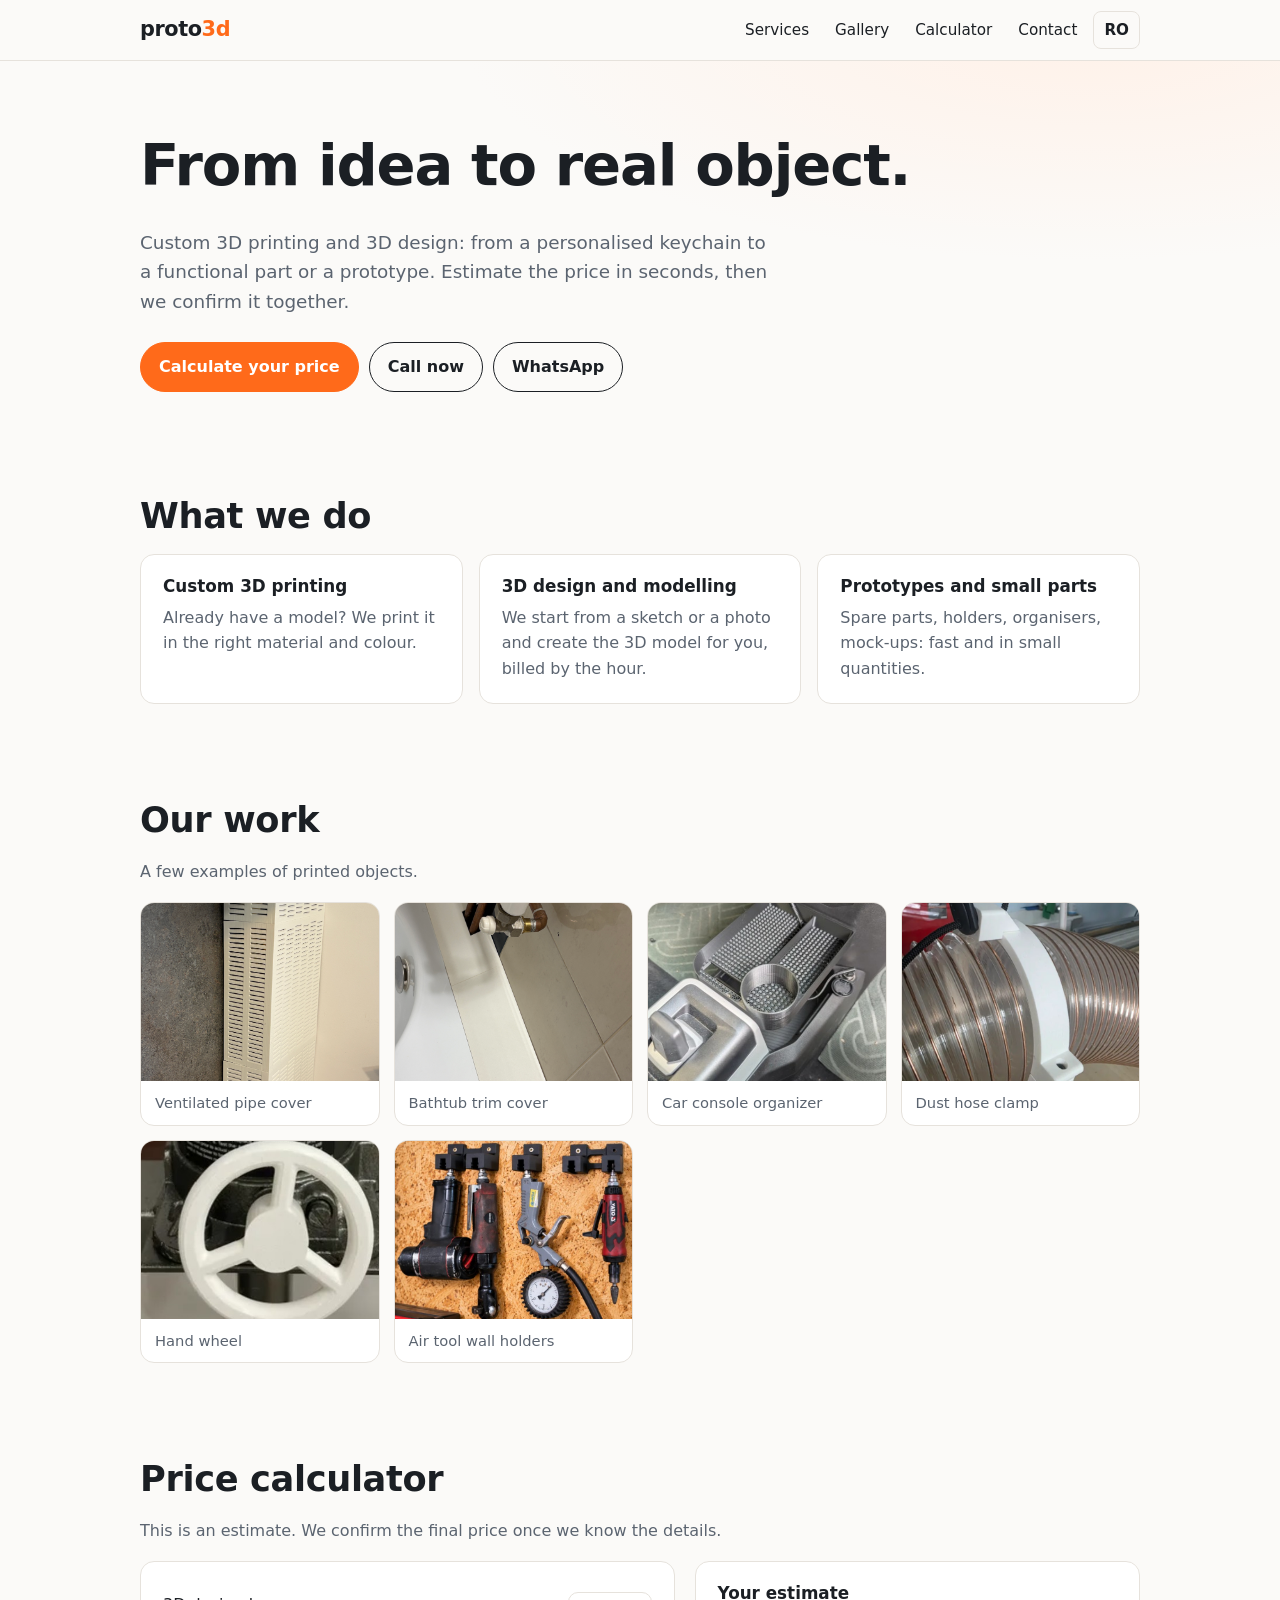
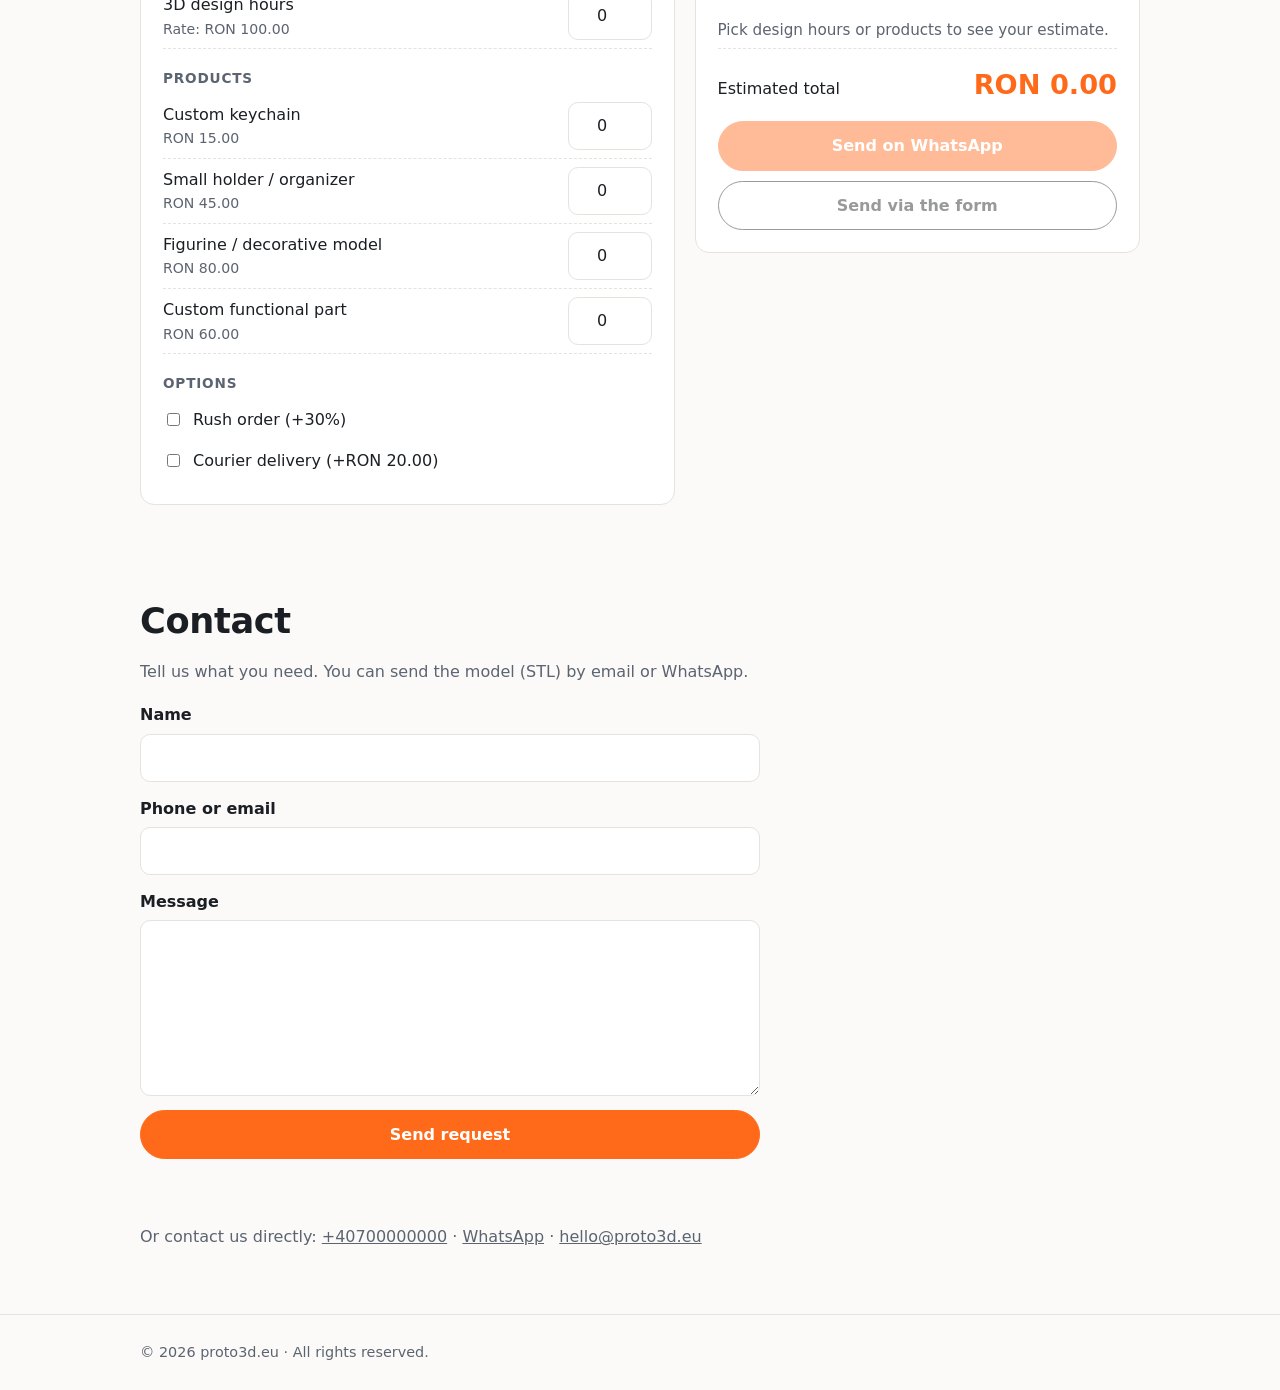
==== en/index.html @ df8d0b58 "Update gallery captions to match the photos Co-Authored-By: Claude Opus 5.5 <noreply@anthropic.com>" ====
<!doctype html>
<html lang="en">
<head>
<meta charset="utf-8">
<meta name="viewport" content="width=device-width, initial-scale=1">
<title>proto3d | Custom 3D printing and 3D design</title>
<meta name="description" content="Custom 3D printing, 3D design and modelling. Get an instant price estimate and request a quote by phone, WhatsApp or form.">
<link rel="canonical" href="https://proto3d.eu/en/">
<link rel="alternate" hreflang="ro" href="https://proto3d.eu/">
<link rel="alternate" hreflang="en" href="https://proto3d.eu/en/">
<link rel="alternate" hreflang="x-default" href="https://proto3d.eu/">
<meta property="og:title" content="proto3d | Custom 3D printing and 3D design">
<meta property="og:description" content="Custom 3D printing, 3D design and modelling. Get an instant price estimate and request a quote by phone, WhatsApp or form.">
<meta property="og:type" content="website">
<meta property="og:url" content="https://proto3d.eu/en/">
<meta name="theme-color" content="#ff6a1a">
<link rel="icon" href="/assets/favicon.svg" type="image/svg+xml">
<link rel="stylesheet" href="/style.css">
</head>
<body>
<header class="top">
  <div class="wrap bar">
    <a class="brand" href="/en/">proto<b>3d</b></a>
    <nav aria-label="Main">
      <a href="#services">Services</a>
      <a href="#gallery">Gallery</a>
      <a href="#calculator">Calculator</a>
      <a href="#contact">Contact</a>
      <a class="lang" href="/" hreflang="ro" lang="ro" title="Vezi în română">RO</a>
    </nav>
  </div>
</header>

<main>
<section class="hero">
  <div class="wrap">
    <h1>From idea to real object.</h1>
    <p class="lead">Custom 3D printing and 3D design: from a personalised keychain to a functional part or a prototype. Estimate the price in seconds, then we confirm it together.</p>
    <div class="actions">
      <a class="btn primary" href="#calculator">Calculate your price</a>
      <a class="btn" data-tel href="tel:+40700000000">Call now</a>
      <a class="btn" data-wa data-wa-text="Hi! I'd like a quote for 3D printing." href="https://wa.me/40700000000?text=Hi!%20I'd%20like%20a%20quote%20for%203D%20printing." target="_blank" rel="noopener">WhatsApp</a>
    </div>
  </div>
</section>

<section id="services" class="wrap block">
  <h2>What we do</h2>
  <div class="cards">
    <article class="card"><h3>Custom 3D printing</h3><p>Already have a model? We print it in the right material and colour.</p></article>
    <article class="card"><h3>3D design and modelling</h3><p>We start from a sketch or a photo and create the 3D model for you, billed by the hour.</p></article>
    <article class="card"><h3>Prototypes and small parts</h3><p>Spare parts, holders, organisers, mock-ups: fast and in small quantities.</p></article>
  </div>
</section>

<section id="gallery" class="wrap block">
  <h2>Our work</h2>
  <p class="muted">A few examples of printed objects.</p>
  <div class="grid">
    <figure><img src="/assets/gallery-1.jpg" alt="Ventilated pipe cover" loading="lazy"><figcaption>Ventilated pipe cover</figcaption></figure>
    <figure><img src="/assets/gallery-2.jpg" alt="Bathtub trim cover" loading="lazy"><figcaption>Bathtub trim cover</figcaption></figure>
    <figure><img src="/assets/gallery-3.jpg" alt="Car console organizer" loading="lazy"><figcaption>Car console organizer</figcaption></figure>
    <figure><img src="/assets/gallery-4.jpg" alt="Dust hose clamp" loading="lazy"><figcaption>Dust hose clamp</figcaption></figure>
    <figure><img src="/assets/gallery-5.jpg" alt="Hand wheel" loading="lazy"><figcaption>Hand wheel</figcaption></figure>
    <figure><img src="/assets/gallery-6.jpg" alt="Air tool wall holders" loading="lazy"><figcaption>Air tool wall holders</figcaption></figure>
  </div>
</section>

<section id="calculator" class="wrap block">
  <h2>Price calculator</h2>
  <p class="muted">This is an estimate. We confirm the final price once we know the details.</p>
  <div class="calc">
    <div class="inputs">
      <div class="row">
        <label for="hours"><span class="name">3D design hours</span><span class="price">Rate: <span id="rate"></span></span></label>
        <input id="hours" type="number" min="0" step="0.5" value="0" inputmode="decimal">
      </div>
      <h3>Products</h3>
      <div id="products"></div>
      <h3>Options</h3>
      <div id="extras"></div>
    </div>
    <aside class="quote" aria-live="polite">
      <h3>Your estimate</h3>
      <ul id="quote-lines"></ul>
      <div class="total"><span>Estimated total</span><strong id="quote-total"></strong></div>
      <p id="quote-note" class="muted small"></p>
      <a id="send-wa" class="btn primary" href="https://wa.me/40700000000" target="_blank" rel="noopener">Send on WhatsApp</a>
      <button id="send-form" class="btn" type="button">Send via the form</button>
    </aside>
  </div>
</section>

<section id="contact" class="wrap block">
  <h2>Contact</h2>
  <p class="muted">Tell us what you need. You can send the model (STL) by email or WhatsApp.</p>
  <form id="contact-form" action="https://api.web3forms.com/submit" method="POST">
    <input type="hidden" name="access_key" value="">
    <input type="hidden" name="subject" value="Quote request from proto3d.eu">
    <input type="hidden" name="from_name" value="proto3d.eu">
    <input type="hidden" name="language" value="en">
    <input type="checkbox" name="botcheck" class="hp" tabindex="-1" autocomplete="off" aria-hidden="true">
    <label>Name<input name="name" required autocomplete="name"></label>
    <label>Phone or email<input name="contact" required autocomplete="email"></label>
    <label>Message<textarea id="message" name="message" rows="6" required></textarea></label>
    <button class="btn primary" type="submit">Send request</button>
    <p id="form-status" role="status" class="small"></p>
  </form>
  <p class="direct">Or contact us directly:
    <a data-tel href="tel:+40700000000">+40700000000</a> ·
    <a data-wa data-wa-text="Hi! I'd like a quote for 3D printing." href="https://wa.me/40700000000" target="_blank" rel="noopener">WhatsApp</a> ·
    <a data-mail href="mailto:hello@proto3d.eu">hello@proto3d.eu</a>
  </p>
</section>
</main>

<footer>
  <div class="wrap">© 2026 proto3d.eu · All rights reserved.</div>
</footer>

<script>window.I18N={"calc":{"design":"3D design","waIntro":"Hi! I'd like a quote:","estTotal":"Estimated total","empty":"Pick design hours or products to see your estimate.","minNote":"Minimum order is {min}."},"form":{"sending":"Sending...","ok":"Thank you! We received your request and will reply soon.","fail":"Could not send. Please try WhatsApp or phone.","noKey":"The form is not configured yet (Web3Forms key missing)."}};</script>
<script src="/config.js"></script>
<script src="/calc.js"></script>
<script src="/app.js"></script>
</body>
</html>
---- style.css ----
:root{
  --bg:#fbfaf8; --ink:#1b1f24; --muted:#5b6470; --line:#e6e2dc;
  --card:#ffffff; --accent:#ff6a1a; --accent-ink:#ffffff; --soft:#fff1e8;
  --radius:14px;
}
*{box-sizing:border-box}
html{scroll-behavior:smooth}
body{margin:0;background:var(--bg);color:var(--ink);font:16px/1.6 system-ui,-apple-system,"Segoe UI",Roboto,sans-serif}
.wrap{max-width:1040px;margin:0 auto;padding:0 20px}
a{color:inherit}
h1,h2,h3{line-height:1.15;margin:0 0 .5em}
h1{font-size:clamp(2.2rem,6vw,3.6rem);letter-spacing:-.02em}
h2{font-size:clamp(1.6rem,3.5vw,2.2rem);letter-spacing:-.01em}
h3{font-size:1.05rem}
.muted{color:var(--muted)} .small{font-size:.9rem}

.top{position:sticky;top:0;z-index:10;background:rgba(251,250,248,.92);backdrop-filter:blur(8px);border-bottom:1px solid var(--line)}
.bar{display:flex;align-items:center;justify-content:space-between;height:60px;gap:12px}
.brand{font-weight:700;font-size:1.3rem;text-decoration:none;letter-spacing:-.02em}
.brand b{color:var(--accent)}
nav{display:flex;gap:6px;align-items:center;flex-wrap:wrap;justify-content:flex-end}
nav a{text-decoration:none;padding:6px 10px;border-radius:8px;font-size:.95rem}
nav a:hover{background:var(--soft)}
nav a.lang{border:1px solid var(--line);font-weight:600}

.hero{padding:72px 0 56px;background:radial-gradient(900px 340px at 85% -10%,var(--soft),transparent 70%)}
.lead{font-size:1.15rem;color:var(--muted);max-width:640px}
.actions{display:flex;flex-wrap:wrap;gap:10px;margin-top:26px}
.btn{display:inline-block;border:1px solid var(--ink);background:transparent;color:var(--ink);padding:11px 18px;border-radius:999px;font:inherit;font-weight:600;text-decoration:none;cursor:pointer}
.btn:hover{background:var(--ink);color:#fff}
.btn.primary{background:var(--accent);border-color:var(--accent);color:var(--accent-ink)}
.btn.primary:hover{filter:brightness(.93);background:var(--accent)}
.btn:disabled,.btn[aria-disabled="true"]{opacity:.45;cursor:not-allowed;pointer-events:none}

.block{padding:48px 20px}
.cards{display:grid;grid-template-columns:repeat(auto-fit,minmax(240px,1fr));gap:16px}
.card{background:var(--card);border:1px solid var(--line);border-radius:var(--radius);padding:22px}
.card p{margin:0;color:var(--muted)}

.grid{display:grid;grid-template-columns:repeat(auto-fill,minmax(210px,1fr));gap:14px;margin-top:18px}
figure{margin:0;background:var(--card);border:1px solid var(--line);border-radius:var(--radius);overflow:hidden}
figure img,.ph{display:block;width:100%;aspect-ratio:4/3;object-fit:cover}
.ph{display:grid;place-items:center;background:linear-gradient(135deg,var(--soft),#ffe0cc);color:var(--accent);font-weight:800;font-size:2rem}
figcaption{padding:10px 14px;font-size:.92rem;color:var(--muted)}

.calc{display:grid;grid-template-columns:1.2fr 1fr;gap:20px;align-items:start;margin-top:18px}
.inputs,.quote{background:var(--card);border:1px solid var(--line);border-radius:var(--radius);padding:22px}
.inputs h3{margin-top:22px;color:var(--muted);font-size:.85rem;text-transform:uppercase;letter-spacing:.06em}
.row{display:flex;justify-content:space-between;align-items:center;gap:12px;padding:8px 0;border-bottom:1px dashed var(--line)}
.row label{display:flex;flex-direction:column;flex:1}
.row .price{color:var(--muted);font-size:.88rem}
.row input{width:84px;text-align:center}
input,textarea{font:inherit;padding:10px 12px;border:1px solid var(--line);border-radius:10px;background:#fff;color:var(--ink);width:100%}
input:focus,textarea:focus,.btn:focus-visible,a:focus-visible{outline:2px solid var(--accent);outline-offset:2px}
.check{display:flex;gap:10px;align-items:center;padding:8px 0;cursor:pointer}
.check input{width:auto}
.quote{position:sticky;top:76px}
.quote ul{list-style:none;margin:0 0 12px;padding:0}
.quote li{display:flex;justify-content:space-between;gap:12px;padding:6px 0;border-bottom:1px dashed var(--line);font-size:.95rem}
.total{display:flex;justify-content:space-between;align-items:baseline;margin:14px 0 4px}
.total strong{font-size:1.7rem;color:var(--accent)}
.quote .btn{display:block;width:100%;text-align:center;margin-top:10px}

#contact-form{display:grid;gap:14px;max-width:620px;margin-top:18px}
#contact-form label{display:grid;gap:6px;font-weight:600}
.hp{position:absolute;left:-9999px;width:1px;height:1px;opacity:0}
.direct{margin-top:22px;color:var(--muted)}
footer{border-top:1px solid var(--line);padding:26px 0;color:var(--muted);font-size:.9rem}

@media (max-width:760px){
  .calc{grid-template-columns:1fr}
  .quote{position:static}
  .hero{padding:48px 0 36px}
  .bar{height:auto;padding:10px 20px;flex-wrap:wrap}
}
@media (prefers-reduced-motion:reduce){html{scroll-behavior:auto}}
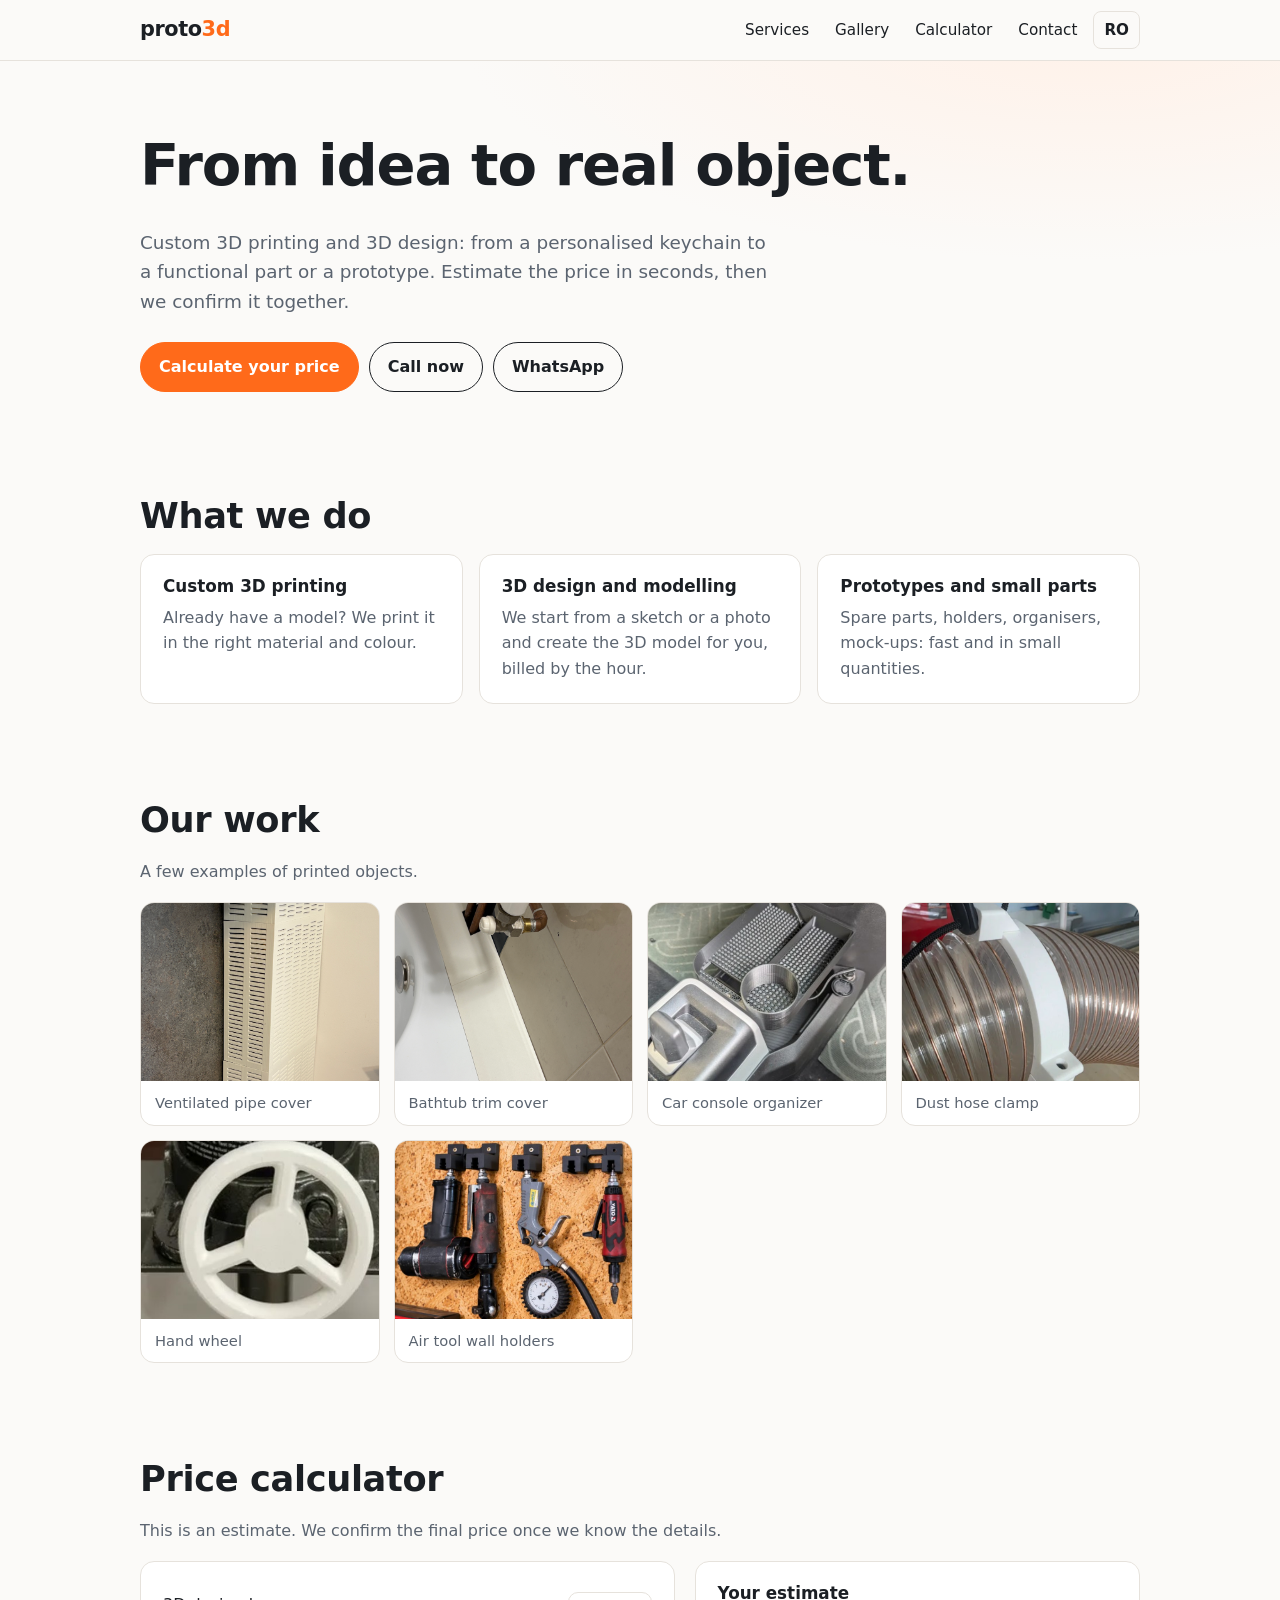
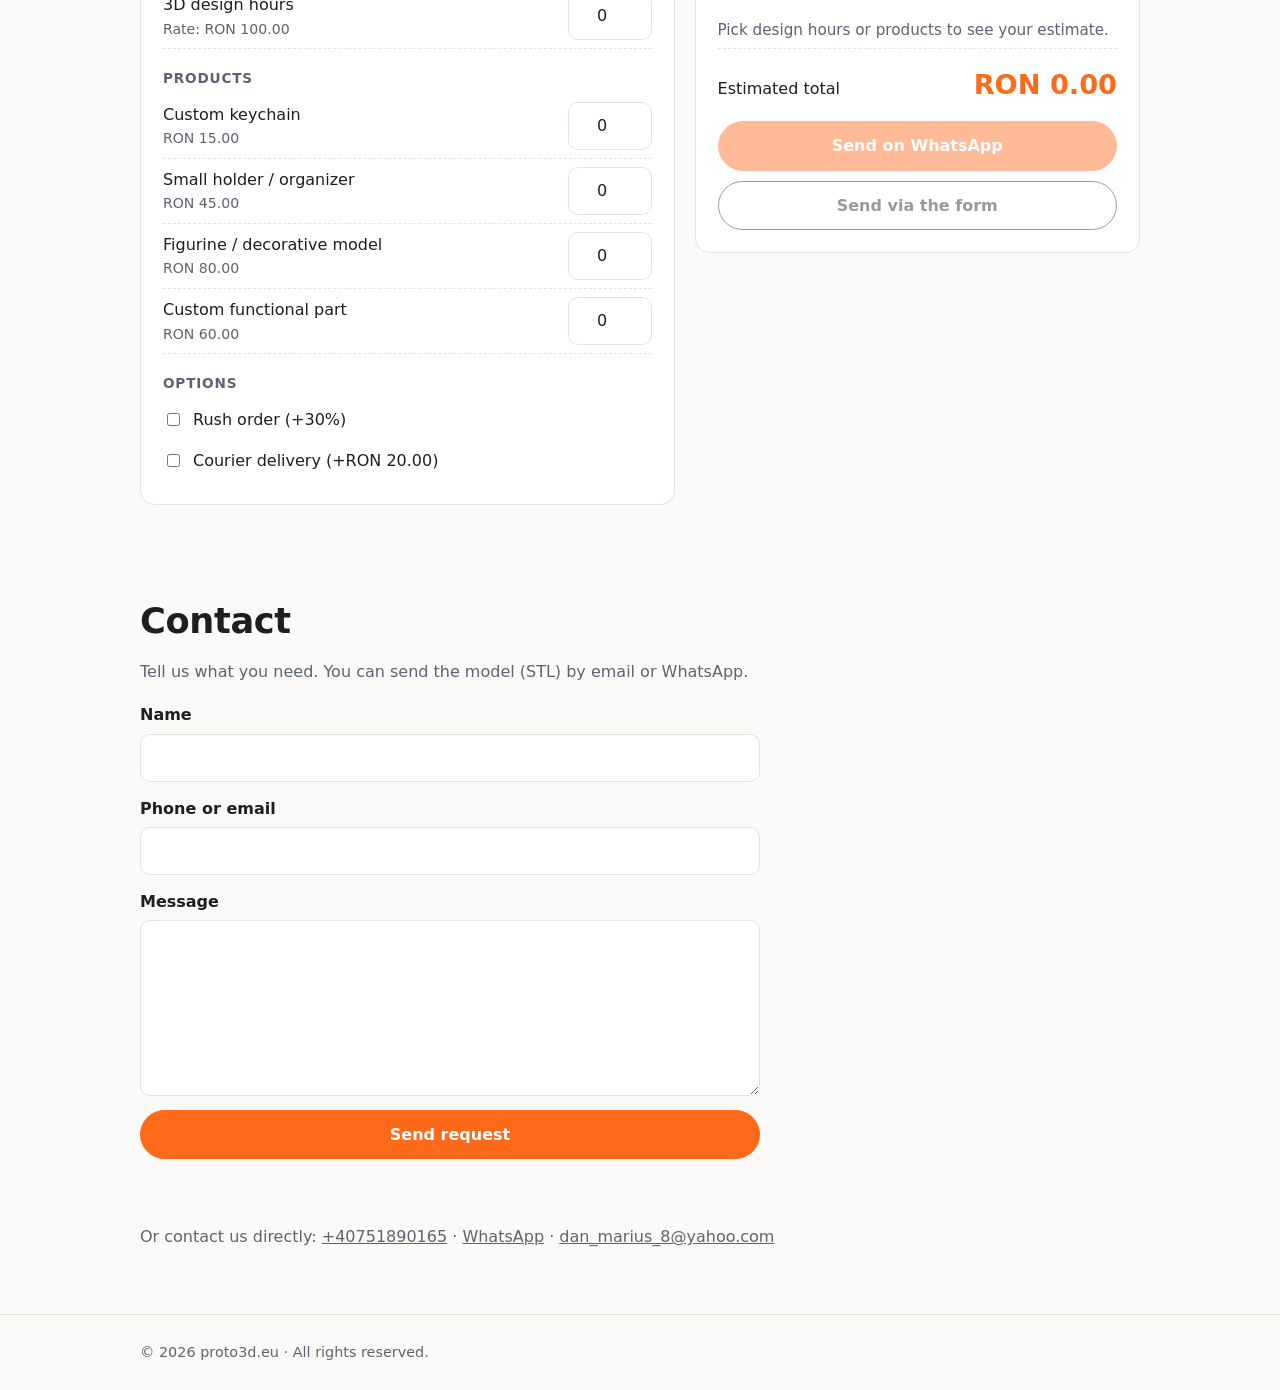
==== commit 1d2f1feb: "Set real phone, WhatsApp and email contact details Co-Authored-By: Claude Opus 5.5 <noreply@anthropi" ====
--- a/en/index.html
+++ b/en/index.html
@@ -38,8 +38,8 @@
     <p class="lead">Custom 3D printing and 3D design: from a personalised keychain to a functional part or a prototype. Estimate the price in seconds, then we confirm it together.</p>
     <div class="actions">
       <a class="btn primary" href="#calculator">Calculate your price</a>
-      <a class="btn" data-tel href="tel:+40700000000">Call now</a>
-      <a class="btn" data-wa data-wa-text="Hi! I'd like a quote for 3D printing." href="https://wa.me/40700000000?text=Hi!%20I'd%20like%20a%20quote%20for%203D%20printing." target="_blank" rel="noopener">WhatsApp</a>
+      <a class="btn" data-tel href="tel:+40751890165">Call now</a>
+      <a class="btn" data-wa data-wa-text="Hi! I'd like a quote for 3D printing." href="https://wa.me/40751890165?text=Hi!%20I'd%20like%20a%20quote%20for%203D%20printing." target="_blank" rel="noopener">WhatsApp</a>
     </div>
   </div>
 </section>
@@ -85,7 +85,7 @@
       <ul id="quote-lines"></ul>
       <div class="total"><span>Estimated total</span><strong id="quote-total"></strong></div>
       <p id="quote-note" class="muted small"></p>
-      <a id="send-wa" class="btn primary" href="https://wa.me/40700000000" target="_blank" rel="noopener">Send on WhatsApp</a>
+      <a id="send-wa" class="btn primary" href="https://wa.me/40751890165" target="_blank" rel="noopener">Send on WhatsApp</a>
       <button id="send-form" class="btn" type="button">Send via the form</button>
     </aside>
   </div>
@@ -107,9 +107,9 @@
     <p id="form-status" role="status" class="small"></p>
   </form>
   <p class="direct">Or contact us directly:
-    <a data-tel href="tel:+40700000000">+40700000000</a> ·
-    <a data-wa data-wa-text="Hi! I'd like a quote for 3D printing." href="https://wa.me/40700000000" target="_blank" rel="noopener">WhatsApp</a> ·
-    <a data-mail href="mailto:hello@proto3d.eu">hello@proto3d.eu</a>
+    <a data-tel href="tel:+40751890165">+40751890165</a> ·
+    <a data-wa data-wa-text="Hi! I'd like a quote for 3D printing." href="https://wa.me/40751890165" target="_blank" rel="noopener">WhatsApp</a> ·
+    <a data-mail href="mailto:dan_marius_8@yahoo.com">dan_marius_8@yahoo.com</a>
   </p>
 </section>
 </main>
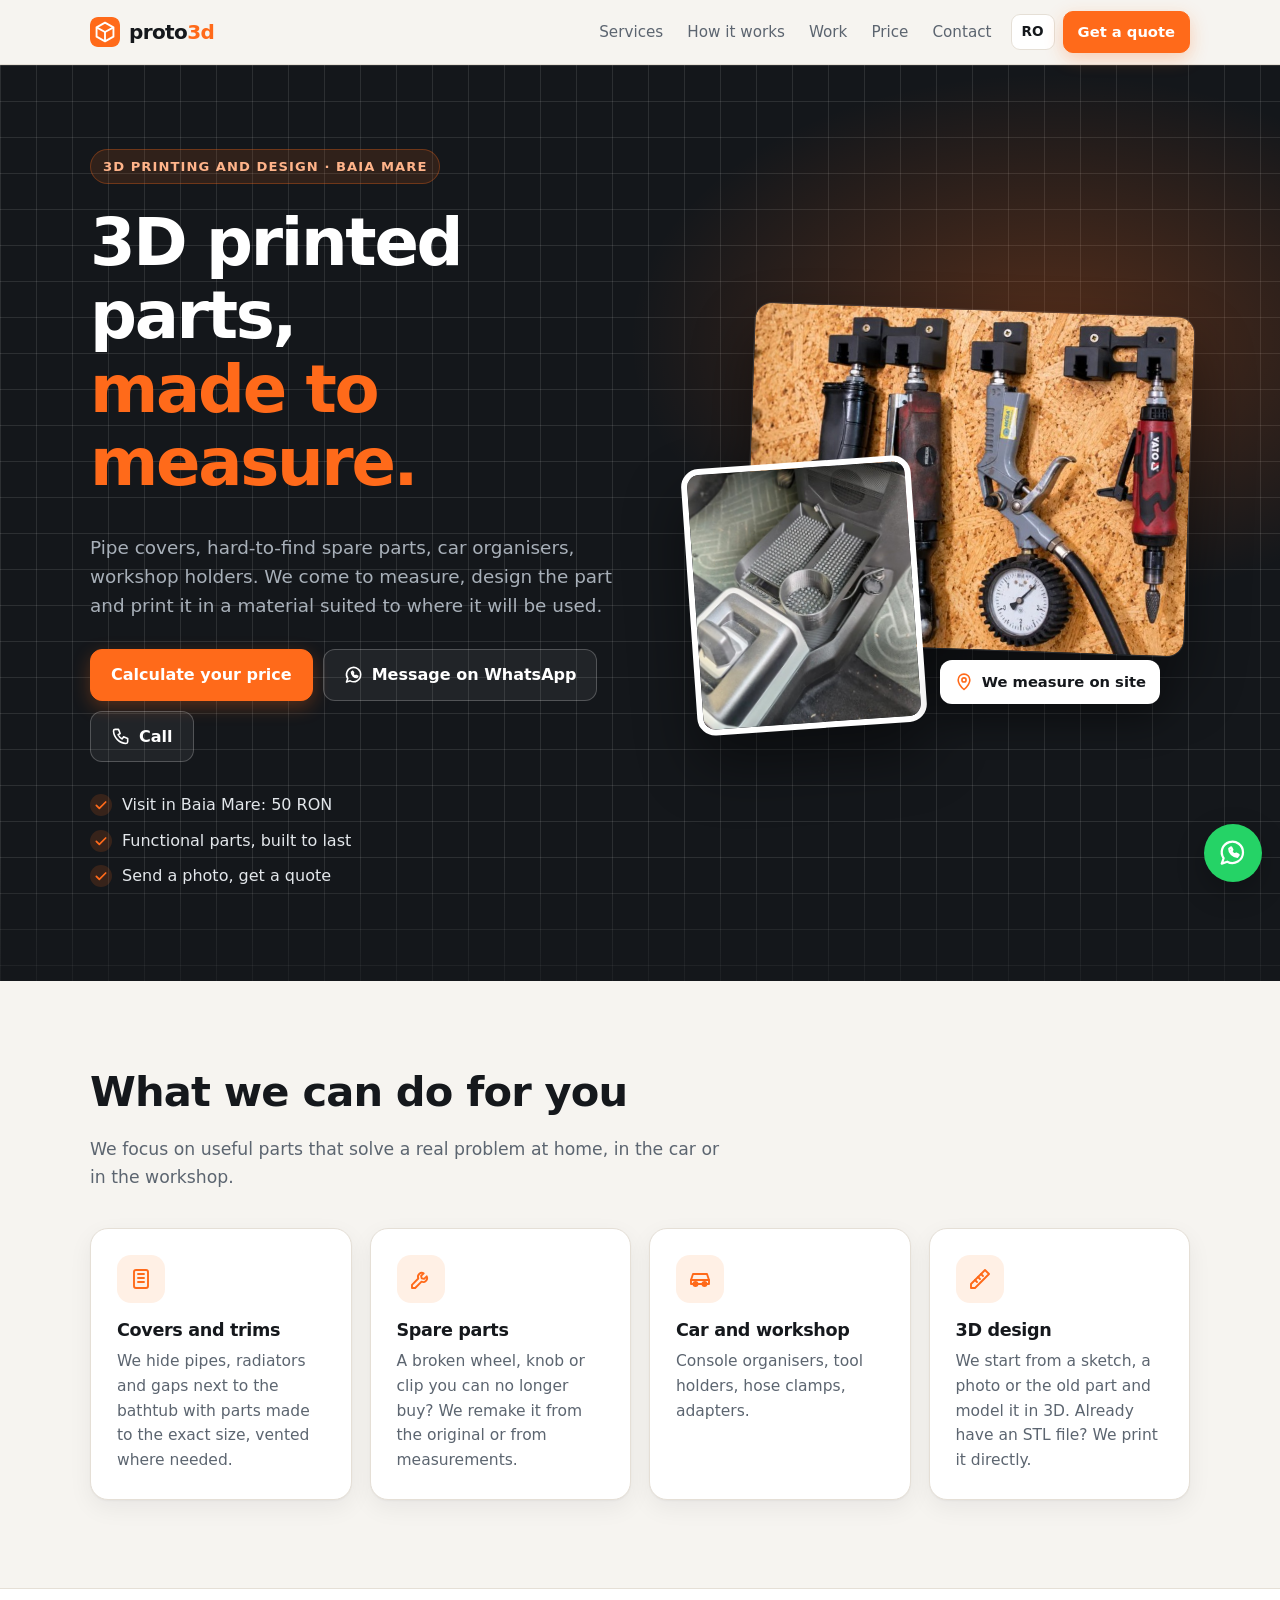
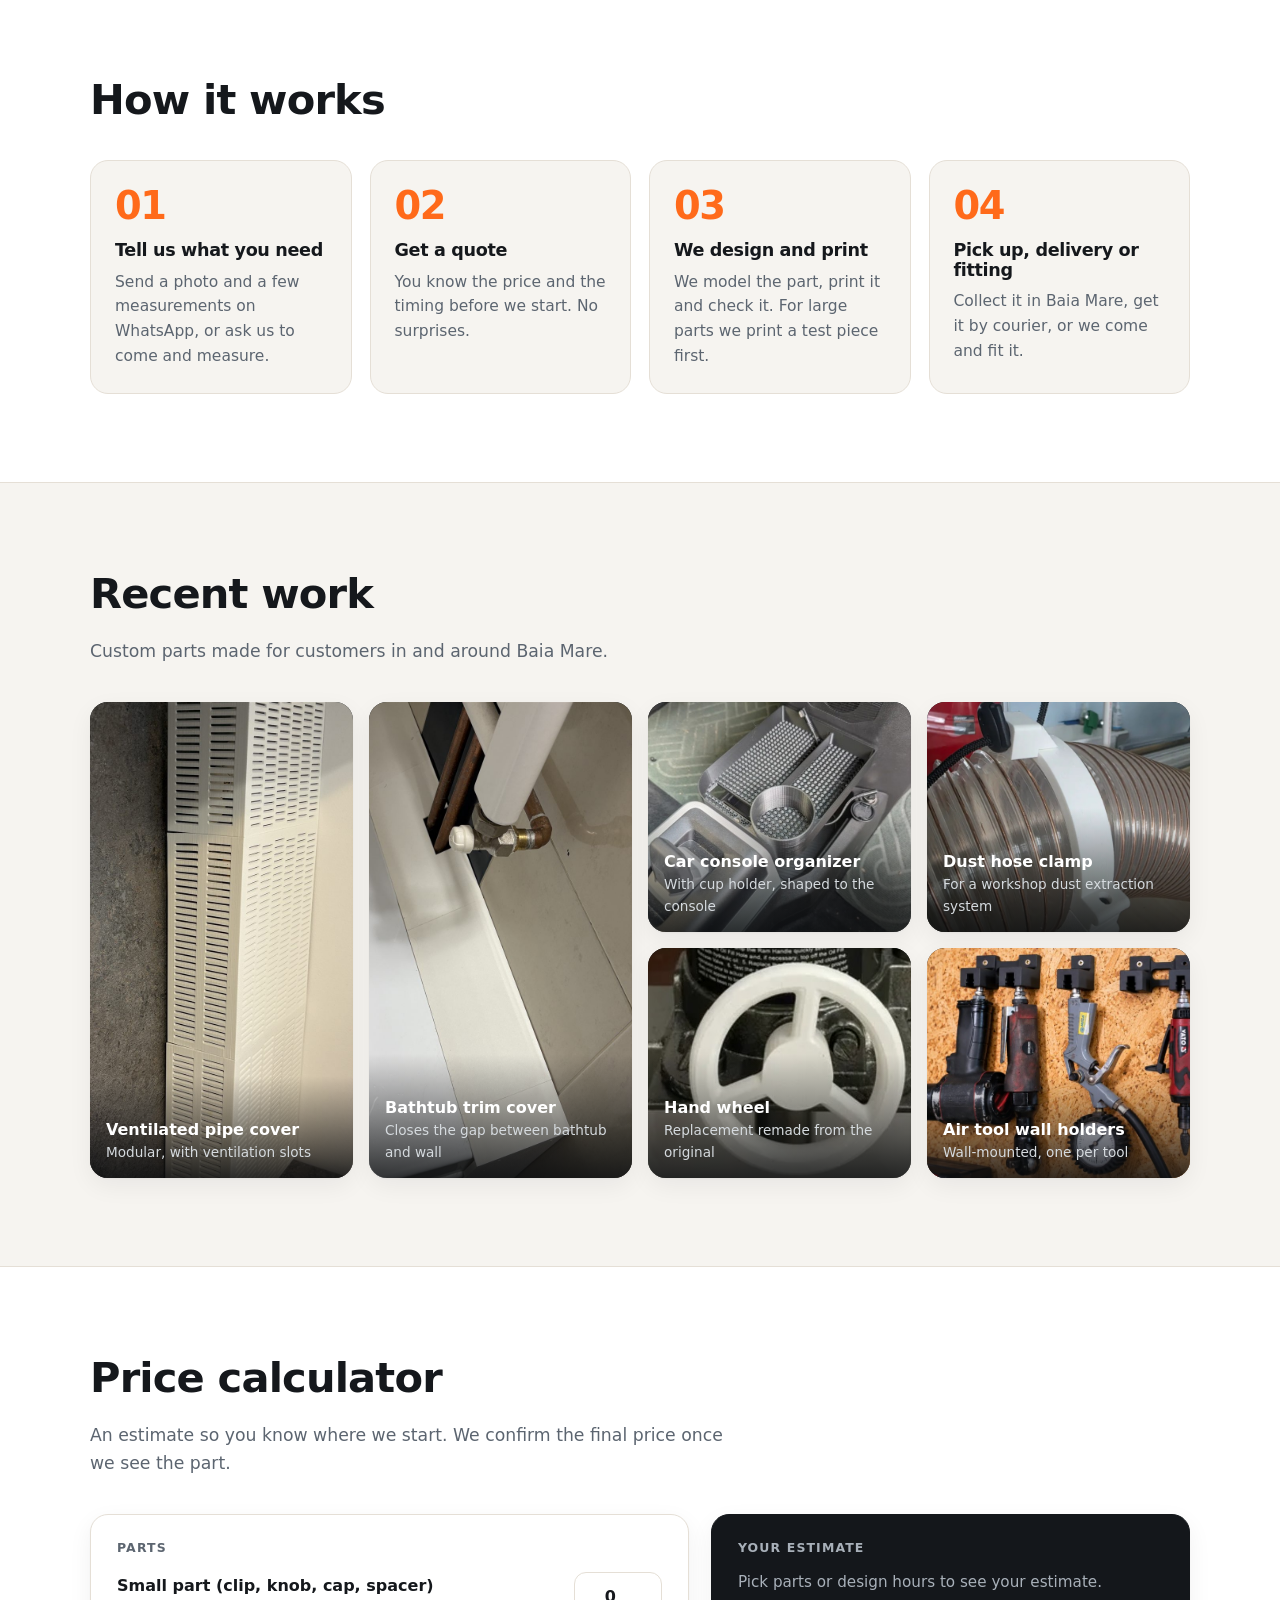
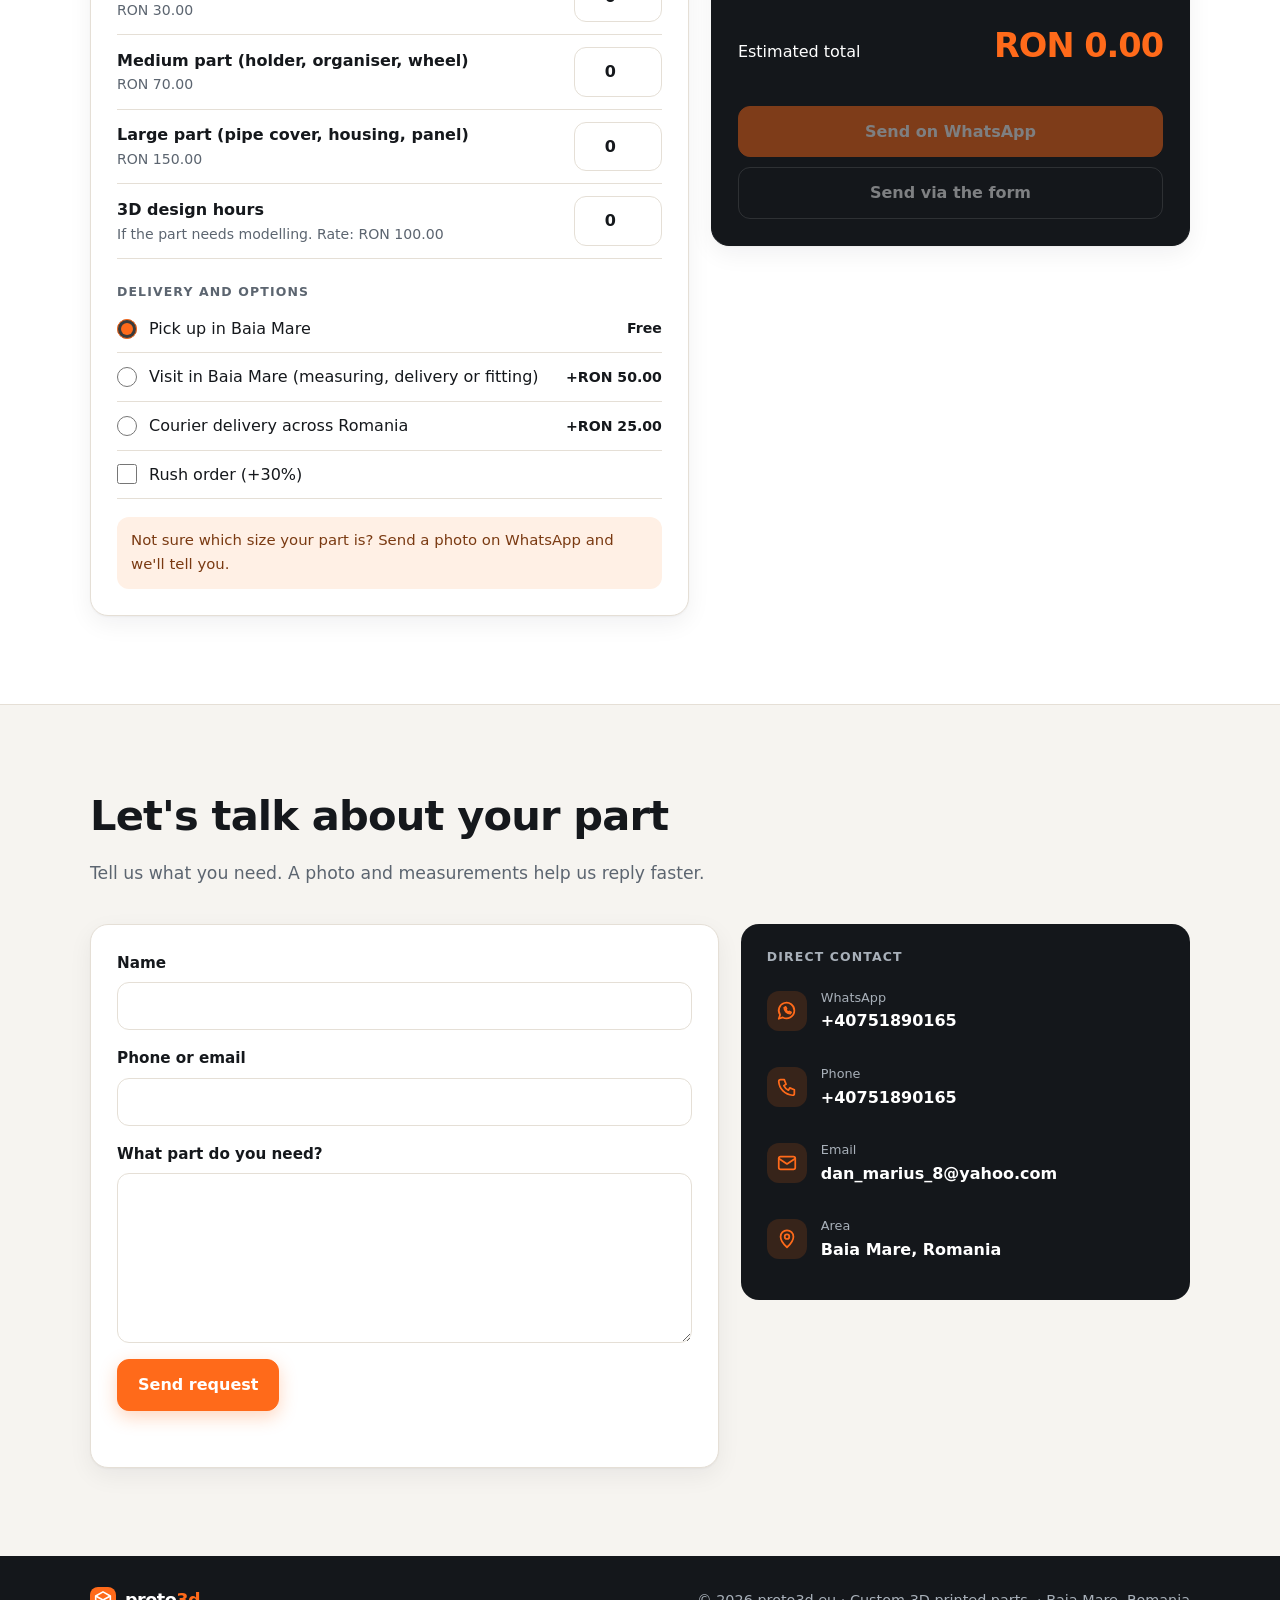
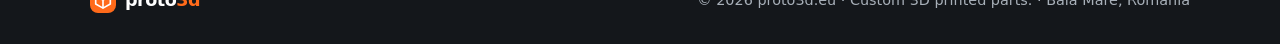
==== commit 7ba6b092: "Redesign site around custom functional parts in Baia Mare New dark hero with photo collage, services" ====
--- a/en/index.html
+++ b/en/index.html
@@ -3,122 +3,181 @@
 <head>
 <meta charset="utf-8">
 <meta name="viewport" content="width=device-width, initial-scale=1">
-<title>proto3d | Custom 3D printing and 3D design</title>
-<meta name="description" content="Custom 3D printing, 3D design and modelling. Get an instant price estimate and request a quote by phone, WhatsApp or form.">
+<title>proto3d Baia Mare | Custom 3D printed parts</title>
+<meta name="description" content="Custom 3D printed parts made to measure in Baia Mare, Romania: pipe covers, spare parts, car organisers, workshop holders. On-site measuring and an instant price estimate.">
 <link rel="canonical" href="https://proto3d.eu/en/">
 <link rel="alternate" hreflang="ro" href="https://proto3d.eu/">
 <link rel="alternate" hreflang="en" href="https://proto3d.eu/en/">
 <link rel="alternate" hreflang="x-default" href="https://proto3d.eu/">
-<meta property="og:title" content="proto3d | Custom 3D printing and 3D design">
-<meta property="og:description" content="Custom 3D printing, 3D design and modelling. Get an instant price estimate and request a quote by phone, WhatsApp or form.">
+<meta property="og:title" content="proto3d Baia Mare | Custom 3D printed parts">
+<meta property="og:description" content="Custom 3D printed parts made to measure in Baia Mare, Romania: pipe covers, spare parts, car organisers, workshop holders. On-site measuring and an instant price estimate.">
 <meta property="og:type" content="website">
 <meta property="og:url" content="https://proto3d.eu/en/">
-<meta name="theme-color" content="#ff6a1a">
+<meta property="og:image" content="https://proto3d.eu/assets/gallery-6.jpg">
+<meta name="theme-color" content="#14171b">
 <link rel="icon" href="/assets/favicon.svg" type="image/svg+xml">
 <link rel="stylesheet" href="/style.css">
+<script type="application/ld+json">{"@context":"https://schema.org","@type":"LocalBusiness","name":"proto3d","url":"https://proto3d.eu/en/","description":"Custom 3D printed parts made to measure in Baia Mare, Romania: pipe covers, spare parts, car organisers, workshop holders. On-site measuring and an instant price estimate.","telephone":"+40751890165","email":"dan_marius_8@yahoo.com","image":"https://proto3d.eu/assets/gallery-1.jpg","address":{"@type":"PostalAddress","addressLocality":"Baia Mare","addressRegion":"Maramureș","addressCountry":"RO"},"areaServed":"Baia Mare"}</script>
 </head>
 <body>
 <header class="top">
   <div class="wrap bar">
-    <a class="brand" href="/en/">proto<b>3d</b></a>
+    <a class="brand" href="/en/"><img src="/assets/favicon.svg" alt="" width="30" height="30"><span>proto<b>3d</b></span></a>
     <nav aria-label="Main">
-      <a href="#services">Services</a>
-      <a href="#gallery">Gallery</a>
-      <a href="#calculator">Calculator</a>
-      <a href="#contact">Contact</a>
+      <div class="links">
+        <a href="#services">Services</a>
+        <a href="#how">How it works</a>
+        <a href="#gallery">Work</a>
+        <a href="#calculator">Price</a>
+        <a href="#contact">Contact</a>
+      </div>
       <a class="lang" href="/" hreflang="ro" lang="ro" title="Vezi în română">RO</a>
+      <a class="btn primary sm" href="#contact">Get a quote</a>
     </nav>
   </div>
 </header>
 
 <main>
 <section class="hero">
-  <div class="wrap">
-    <h1>From idea to real object.</h1>
-    <p class="lead">Custom 3D printing and 3D design: from a personalised keychain to a functional part or a prototype. Estimate the price in seconds, then we confirm it together.</p>
-    <div class="actions">
-      <a class="btn primary" href="#calculator">Calculate your price</a>
-      <a class="btn" data-tel href="tel:+40751890165">Call now</a>
-      <a class="btn" data-wa data-wa-text="Hi! I'd like a quote for 3D printing." href="https://wa.me/40751890165?text=Hi!%20I'd%20like%20a%20quote%20for%203D%20printing." target="_blank" rel="noopener">WhatsApp</a>
+  <div class="wrap hero-grid">
+    <div class="hero-copy">
+      <p class="eyebrow">3D printing and design · Baia Mare</p>
+      <h1>3D printed parts, <span>made to measure.</span></h1>
+      <p class="lead">Pipe covers, hard-to-find spare parts, car organisers, workshop holders. We come to measure, design the part and print it in a material suited to where it will be used.</p>
+      <div class="actions">
+        <a class="btn primary" href="#calculator">Calculate your price</a>
+        <a class="btn ghost" data-wa data-wa-text="Hi! I'd like a quote for a 3D printed part." href="https://wa.me/40751890165?text=Hi!%20I'd%20like%20a%20quote%20for%20a%203D%20printed%20part." target="_blank" rel="noopener"><svg class="ico" viewBox="0 0 24 24" aria-hidden="true"><path d="M20 11.5A8.5 8.5 0 0 1 7.4 19L3 20.5l1.5-4.3A8.5 8.5 0 1 1 20 11.5z"/><path d="M9 8.5c0 3.5 3 6.5 6.5 6.5l1-1.5-2-1-1 .8a5 5 0 0 1-2.8-2.8l.8-1-1-2z"/></svg>Message on WhatsApp</a>
+        <a class="btn ghost" data-tel href="tel:+40751890165"><svg class="ico" viewBox="0 0 24 24" aria-hidden="true"><path d="M5 4h4l2 5-2.5 1.5a11 11 0 0 0 5 5L15 13l5 2v4a2 2 0 0 1-2 2A16 16 0 0 1 3 6a2 2 0 0 1 2-2z"/></svg>Call</a>
+      </div>
+      <ul class="points">
+        <li><svg class="ico" viewBox="0 0 24 24" aria-hidden="true"><path d="M5 12.5l4.5 4.5L19 7.5"/></svg>Visit in Baia Mare: 50 RON</li>
+        <li><svg class="ico" viewBox="0 0 24 24" aria-hidden="true"><path d="M5 12.5l4.5 4.5L19 7.5"/></svg>Functional parts, built to last</li>
+        <li><svg class="ico" viewBox="0 0 24 24" aria-hidden="true"><path d="M5 12.5l4.5 4.5L19 7.5"/></svg>Send a photo, get a quote</li>
+      </ul>
+    </div>
+    <div class="hero-art" aria-hidden="true">
+      <img class="art-main" src="/assets/gallery-6.jpg" alt="">
+      <img class="art-side" src="/assets/gallery-3.jpg" alt="">
+      <span class="art-badge"><svg class="ico" viewBox="0 0 24 24" aria-hidden="true"><path d="M12 21s-7-6.2-7-11.5a7 7 0 0 1 14 0C19 14.8 12 21 12 21z"/><circle cx="12" cy="9.5" r="2.5"/></svg>We measure on site</span>
     </div>
   </div>
 </section>
 
-<section id="services" class="wrap block">
-  <h2>What we do</h2>
-  <div class="cards">
-    <article class="card"><h3>Custom 3D printing</h3><p>Already have a model? We print it in the right material and colour.</p></article>
-    <article class="card"><h3>3D design and modelling</h3><p>We start from a sketch or a photo and create the 3D model for you, billed by the hour.</p></article>
-    <article class="card"><h3>Prototypes and small parts</h3><p>Spare parts, holders, organisers, mock-ups: fast and in small quantities.</p></article>
+<section id="services" class="block">
+  <div class="wrap">
+    <div class="head">
+      <h2>What we can do for you</h2>
+      <p class="muted">We focus on useful parts that solve a real problem at home, in the car or in the workshop.</p>
+    </div>
+    <div class="cards">
+      <article class="card"><span class="badge"><svg class="ico" viewBox="0 0 24 24" aria-hidden="true"><rect x="5" y="3" width="14" height="18" rx="2"/><path d="M9 7h6M9 11h6M9 15h6"/></svg></span><h3>Covers and trims</h3><p>We hide pipes, radiators and gaps next to the bathtub with parts made to the exact size, vented where needed.</p></article>
+      <article class="card"><span class="badge"><svg class="ico" viewBox="0 0 24 24" aria-hidden="true"><path d="M14.7 6.3a4 4 0 0 0-5.4 5.2L3 17.8V21h3.2l6.3-6.3a4 4 0 0 0 5.2-5.4l-2.6 2.6-2.4-.6-.6-2.4z"/></svg></span><h3>Spare parts</h3><p>A broken wheel, knob or clip you can no longer buy? We remake it from the original or from measurements.</p></article>
+      <article class="card"><span class="badge"><svg class="ico" viewBox="0 0 24 24" aria-hidden="true"><path d="M3 13l2-6h14l2 6v4H3z"/><path d="M3 13h18"/><circle cx="7.5" cy="17" r="2"/><circle cx="16.5" cy="17" r="2"/></svg></span><h3>Car and workshop</h3><p>Console organisers, tool holders, hose clamps, adapters.</p></article>
+      <article class="card"><span class="badge"><svg class="ico" viewBox="0 0 24 24" aria-hidden="true"><path d="M3 17 17 3l4 4L7 21H3z"/><path d="M7 13l2 2M10 10l2 2M13 7l2 2"/></svg></span><h3>3D design</h3><p>We start from a sketch, a photo or the old part and model it in 3D. Already have an STL file? We print it directly.</p></article>
+    </div>
   </div>
 </section>
 
-<section id="gallery" class="wrap block">
-  <h2>Our work</h2>
-  <p class="muted">A few examples of printed objects.</p>
-  <div class="grid">
-    <figure><img src="/assets/gallery-1.jpg" alt="Ventilated pipe cover" loading="lazy"><figcaption>Ventilated pipe cover</figcaption></figure>
-    <figure><img src="/assets/gallery-2.jpg" alt="Bathtub trim cover" loading="lazy"><figcaption>Bathtub trim cover</figcaption></figure>
-    <figure><img src="/assets/gallery-3.jpg" alt="Car console organizer" loading="lazy"><figcaption>Car console organizer</figcaption></figure>
-    <figure><img src="/assets/gallery-4.jpg" alt="Dust hose clamp" loading="lazy"><figcaption>Dust hose clamp</figcaption></figure>
-    <figure><img src="/assets/gallery-5.jpg" alt="Hand wheel" loading="lazy"><figcaption>Hand wheel</figcaption></figure>
-    <figure><img src="/assets/gallery-6.jpg" alt="Air tool wall holders" loading="lazy"><figcaption>Air tool wall holders</figcaption></figure>
+<section id="how" class="block alt">
+  <div class="wrap">
+    <div class="head"><h2>How it works</h2></div>
+    <ol class="steps">
+      <li><h3>Tell us what you need</h3><p>Send a photo and a few measurements on WhatsApp, or ask us to come and measure.</p></li>
+      <li><h3>Get a quote</h3><p>You know the price and the timing before we start. No surprises.</p></li>
+      <li><h3>We design and print</h3><p>We model the part, print it and check it. For large parts we print a test piece first.</p></li>
+      <li><h3>Pick up, delivery or fitting</h3><p>Collect it in Baia Mare, get it by courier, or we come and fit it.</p></li>
+    </ol>
   </div>
 </section>
 
-<section id="calculator" class="wrap block">
-  <h2>Price calculator</h2>
-  <p class="muted">This is an estimate. We confirm the final price once we know the details.</p>
-  <div class="calc">
-    <div class="inputs">
-      <div class="row">
-        <label for="hours"><span class="name">3D design hours</span><span class="price">Rate: <span id="rate"></span></span></label>
-        <input id="hours" type="number" min="0" step="0.5" value="0" inputmode="decimal">
-      </div>
-      <h3>Products</h3>
-      <div id="products"></div>
-      <h3>Options</h3>
-      <div id="extras"></div>
+<section id="gallery" class="block">
+  <div class="wrap">
+    <div class="head">
+      <h2>Recent work</h2>
+      <p class="muted">Custom parts made for customers in and around Baia Mare.</p>
     </div>
-    <aside class="quote" aria-live="polite">
-      <h3>Your estimate</h3>
-      <ul id="quote-lines"></ul>
-      <div class="total"><span>Estimated total</span><strong id="quote-total"></strong></div>
-      <p id="quote-note" class="muted small"></p>
-      <a id="send-wa" class="btn primary" href="https://wa.me/40751890165" target="_blank" rel="noopener">Send on WhatsApp</a>
-      <button id="send-form" class="btn" type="button">Send via the form</button>
-    </aside>
+    <div class="grid">
+      <figure class="tall"><img src="/assets/gallery-1.jpg" alt="Ventilated pipe cover" loading="lazy"><figcaption><strong>Ventilated pipe cover</strong><span>Modular, with ventilation slots</span></figcaption></figure>
+      <figure class="tall"><img src="/assets/gallery-2.jpg" alt="Bathtub trim cover" loading="lazy"><figcaption><strong>Bathtub trim cover</strong><span>Closes the gap between bathtub and wall</span></figcaption></figure>
+      <figure><img src="/assets/gallery-3.jpg" alt="Car console organizer" loading="lazy"><figcaption><strong>Car console organizer</strong><span>With cup holder, shaped to the console</span></figcaption></figure>
+      <figure><img src="/assets/gallery-4.jpg" alt="Dust hose clamp" loading="lazy"><figcaption><strong>Dust hose clamp</strong><span>For a workshop dust extraction system</span></figcaption></figure>
+      <figure><img src="/assets/gallery-5.jpg" alt="Hand wheel" loading="lazy"><figcaption><strong>Hand wheel</strong><span>Replacement remade from the original</span></figcaption></figure>
+      <figure><img src="/assets/gallery-6.jpg" alt="Air tool wall holders" loading="lazy"><figcaption><strong>Air tool wall holders</strong><span>Wall-mounted, one per tool</span></figcaption></figure>
+    </div>
   </div>
 </section>
 
-<section id="contact" class="wrap block">
-  <h2>Contact</h2>
-  <p class="muted">Tell us what you need. You can send the model (STL) by email or WhatsApp.</p>
-  <form id="contact-form" action="https://api.web3forms.com/submit" method="POST">
-    <input type="hidden" name="access_key" value="">
-    <input type="hidden" name="subject" value="Quote request from proto3d.eu">
-    <input type="hidden" name="from_name" value="proto3d.eu">
-    <input type="hidden" name="language" value="en">
-    <input type="checkbox" name="botcheck" class="hp" tabindex="-1" autocomplete="off" aria-hidden="true">
-    <label>Name<input name="name" required autocomplete="name"></label>
-    <label>Phone or email<input name="contact" required autocomplete="email"></label>
-    <label>Message<textarea id="message" name="message" rows="6" required></textarea></label>
-    <button class="btn primary" type="submit">Send request</button>
-    <p id="form-status" role="status" class="small"></p>
-  </form>
-  <p class="direct">Or contact us directly:
-    <a data-tel href="tel:+40751890165">+40751890165</a> ·
-    <a data-wa data-wa-text="Hi! I'd like a quote for 3D printing." href="https://wa.me/40751890165" target="_blank" rel="noopener">WhatsApp</a> ·
-    <a data-mail href="mailto:dan_marius_8@yahoo.com">dan_marius_8@yahoo.com</a>
-  </p>
+<section id="calculator" class="block alt">
+  <div class="wrap">
+    <div class="head">
+      <h2>Price calculator</h2>
+      <p class="muted">An estimate so you know where we start. We confirm the final price once we see the part.</p>
+    </div>
+    <div class="calc">
+      <div class="inputs">
+        <h3>Parts</h3>
+        <div id="products"></div>
+        <div class="row">
+          <label for="hours"><span class="name">3D design hours</span><span class="price">If the part needs modelling. Rate: <span id="rate"></span></span></label>
+          <input id="hours" type="number" min="0" step="0.5" value="0" inputmode="decimal">
+        </div>
+        <h3>Delivery and options</h3>
+        <div id="extras"></div>
+        <p class="help">Not sure which size your part is? Send a photo on WhatsApp and we'll tell you.</p>
+      </div>
+      <aside class="quote" aria-live="polite">
+        <h3>Your estimate</h3>
+        <ul id="quote-lines"></ul>
+        <div class="total"><span>Estimated total</span><strong id="quote-total"></strong></div>
+        <p id="quote-note" class="small"></p>
+        <a id="send-wa" class="btn primary" href="https://wa.me/40751890165" target="_blank" rel="noopener">Send on WhatsApp</a>
+        <button id="send-form" class="btn ghost" type="button">Send via the form</button>
+      </aside>
+    </div>
+  </div>
+</section>
+
+<section id="contact" class="block">
+  <div class="wrap">
+    <div class="head">
+      <h2>Let's talk about your part</h2>
+      <p class="muted">Tell us what you need. A photo and measurements help us reply faster.</p>
+    </div>
+    <div class="contact">
+      <form id="contact-form" class="panel" action="https://formsubmit.co/dan_marius_8@yahoo.com" method="POST">
+        <input type="hidden" name="_subject" value="Quote request from proto3d.eu">
+        <input type="hidden" name="_template" value="table">
+        <input type="hidden" name="_next" value="https://proto3d.eu/en/#contact">
+        <input type="hidden" name="language" value="en">
+        <input type="text" name="_honey" class="hp" tabindex="-1" autocomplete="off" aria-hidden="true">
+        <label>Name<input name="name" required autocomplete="name"></label>
+        <label>Phone or email<input name="contact" required autocomplete="email"></label>
+        <label>What part do you need?<textarea id="message" name="message" rows="6" required></textarea></label>
+        <button class="btn primary" type="submit">Send request</button>
+        <p id="form-status" role="status" class="small"></p>
+      </form>
+      <aside class="direct">
+        <h3>Direct contact</h3>
+        <a class="line" data-wa data-wa-text="Hi! I'd like a quote for a 3D printed part." href="https://wa.me/40751890165?text=Hi!%20I'd%20like%20a%20quote%20for%20a%203D%20printed%20part." target="_blank" rel="noopener"><svg class="ico" viewBox="0 0 24 24" aria-hidden="true"><path d="M20 11.5A8.5 8.5 0 0 1 7.4 19L3 20.5l1.5-4.3A8.5 8.5 0 1 1 20 11.5z"/><path d="M9 8.5c0 3.5 3 6.5 6.5 6.5l1-1.5-2-1-1 .8a5 5 0 0 1-2.8-2.8l.8-1-1-2z"/></svg><span><small>WhatsApp</small>+40751890165</span></a>
+        <a class="line" data-tel href="tel:+40751890165"><svg class="ico" viewBox="0 0 24 24" aria-hidden="true"><path d="M5 4h4l2 5-2.5 1.5a11 11 0 0 0 5 5L15 13l5 2v4a2 2 0 0 1-2 2A16 16 0 0 1 3 6a2 2 0 0 1 2-2z"/></svg><span><small>Phone</small>+40751890165</span></a>
+        <a class="line" data-mail href="mailto:dan_marius_8@yahoo.com"><svg class="ico" viewBox="0 0 24 24" aria-hidden="true"><rect x="3" y="5" width="18" height="14" rx="2"/><path d="m3 7 9 6 9-6"/></svg><span><small>Email</small>dan_marius_8@yahoo.com</span></a>
+        <p class="line"><svg class="ico" viewBox="0 0 24 24" aria-hidden="true"><path d="M12 21s-7-6.2-7-11.5a7 7 0 0 1 14 0C19 14.8 12 21 12 21z"/><circle cx="12" cy="9.5" r="2.5"/></svg><span><small>Area</small>Baia Mare, Romania</span></p>
+      </aside>
+    </div>
+  </div>
 </section>
 </main>
 
 <footer>
-  <div class="wrap">© 2026 proto3d.eu · All rights reserved.</div>
+  <div class="wrap foot">
+    <a class="brand" href="/en/"><img src="/assets/favicon.svg" alt="" width="26" height="26"><span>proto<b>3d</b></span></a>
+    <span>© 2026 proto3d.eu · Custom 3D printed parts. · Baia Mare, Romania</span>
+  </div>
 </footer>
 
-<script>window.I18N={"calc":{"design":"3D design","waIntro":"Hi! I'd like a quote:","estTotal":"Estimated total","empty":"Pick design hours or products to see your estimate.","minNote":"Minimum order is {min}."},"form":{"sending":"Sending...","ok":"Thank you! We received your request and will reply soon.","fail":"Could not send. Please try WhatsApp or phone.","noKey":"The form is not configured yet (Web3Forms key missing)."}};</script>
+<a class="fab" data-wa data-wa-text="Hi! I'd like a quote for a 3D printed part." href="https://wa.me/40751890165?text=Hi!%20I'd%20like%20a%20quote%20for%20a%203D%20printed%20part." target="_blank" rel="noopener" aria-label="WhatsApp"><svg class="ico" viewBox="0 0 24 24" aria-hidden="true"><path d="M20 11.5A8.5 8.5 0 0 1 7.4 19L3 20.5l1.5-4.3A8.5 8.5 0 1 1 20 11.5z"/><path d="M9 8.5c0 3.5 3 6.5 6.5 6.5l1-1.5-2-1-1 .8a5 5 0 0 1-2.8-2.8l.8-1-1-2z"/></svg></a>
+
+<script>window.I18N={"calc":{"design":"3D design","waIntro":"Hi! I'd like a quote:","estTotal":"Estimated total","empty":"Pick parts or design hours to see your estimate.","minNote":"Minimum order is {min}.","free":"Free"},"form":{"sending":"Sending...","ok":"Thank you! We received your request and will reply soon.","fail":"Could not send. Please try WhatsApp or phone."}};</script>
 <script src="/config.js"></script>
 <script src="/calc.js"></script>
 <script src="/app.js"></script>
--- a/style.css
+++ b/style.css
@@ -1,76 +1,175 @@
 :root{
-  --bg:#fbfaf8; --ink:#1b1f24; --muted:#5b6470; --line:#e6e2dc;
-  --card:#ffffff; --accent:#ff6a1a; --accent-ink:#ffffff; --soft:#fff1e8;
-  --radius:14px;
+  --bg:#f6f4f0; --ink:#15181c; --muted:#5c6570; --line:#e5dfd6;
+  --card:#ffffff; --accent:#ff6a1a; --accent-dark:#e0560c; --accent-ink:#ffffff; --soft:#fff0e5;
+  --dark:#14171b; --dark-2:#1d2126; --dark-line:rgba(255,255,255,.1); --dark-muted:#a8b0b9;
+  --wa:#25d366;
+  --radius:18px; --shadow:0 1px 2px rgba(20,23,27,.04),0 8px 24px rgba(20,23,27,.06);
 }
 *{box-sizing:border-box}
-html{scroll-behavior:smooth}
-body{margin:0;background:var(--bg);color:var(--ink);font:16px/1.6 system-ui,-apple-system,"Segoe UI",Roboto,sans-serif}
-.wrap{max-width:1040px;margin:0 auto;padding:0 20px}
+html{scroll-behavior:smooth;scroll-padding-top:76px}
+body{margin:0;background:var(--bg);color:var(--ink);font:16px/1.6 system-ui,-apple-system,"Segoe UI",Roboto,"Helvetica Neue",Arial,sans-serif;-webkit-font-smoothing:antialiased}
+.wrap{max-width:1140px;margin:0 auto;padding:0 20px}
 a{color:inherit}
-h1,h2,h3{line-height:1.15;margin:0 0 .5em}
-h1{font-size:clamp(2.2rem,6vw,3.6rem);letter-spacing:-.02em}
-h2{font-size:clamp(1.6rem,3.5vw,2.2rem);letter-spacing:-.01em}
-h3{font-size:1.05rem}
+img{max-width:100%}
+h1,h2,h3{line-height:1.12;margin:0 0 .5em;letter-spacing:-.02em}
+h1{font-size:clamp(2.4rem,5.6vw,4.1rem);font-weight:800;letter-spacing:-.035em}
+h2{font-size:clamp(1.75rem,3.6vw,2.6rem);font-weight:800}
+h3{font-size:1.1rem;font-weight:700}
+p{margin:0 0 1em}
 .muted{color:var(--muted)} .small{font-size:.9rem}
+.ico{width:20px;height:20px;flex:none;fill:none;stroke:currentColor;stroke-width:1.9;stroke-linecap:round;stroke-linejoin:round}
 
-.top{position:sticky;top:0;z-index:10;background:rgba(251,250,248,.92);backdrop-filter:blur(8px);border-bottom:1px solid var(--line)}
-.bar{display:flex;align-items:center;justify-content:space-between;height:60px;gap:12px}
-.brand{font-weight:700;font-size:1.3rem;text-decoration:none;letter-spacing:-.02em}
+/* header */
+.top{position:sticky;top:0;z-index:20;background:rgba(246,244,240,.86);backdrop-filter:saturate(1.4) blur(12px);-webkit-backdrop-filter:saturate(1.4) blur(12px);border-bottom:1px solid var(--line)}
+.bar{display:flex;align-items:center;justify-content:space-between;height:64px;gap:12px}
+.brand{display:inline-flex;align-items:center;gap:9px;font-weight:800;font-size:1.25rem;text-decoration:none;letter-spacing:-.03em}
 .brand b{color:var(--accent)}
-nav{display:flex;gap:6px;align-items:center;flex-wrap:wrap;justify-content:flex-end}
-nav a{text-decoration:none;padding:6px 10px;border-radius:8px;font-size:.95rem}
-nav a:hover{background:var(--soft)}
-nav a.lang{border:1px solid var(--line);font-weight:600}
+.brand img{border-radius:8px}
+nav{display:flex;gap:8px;align-items:center}
+nav .links{display:flex;gap:2px}
+nav .links a{text-decoration:none;padding:7px 11px;border-radius:9px;font-size:.95rem;color:var(--muted);font-weight:500}
+nav .links a:hover{background:rgba(20,23,27,.06);color:var(--ink)}
+nav a.lang{text-decoration:none;font-size:.85rem;font-weight:700;padding:6px 10px;border:1px solid var(--line);border-radius:9px;background:var(--card)}
 
-.hero{padding:72px 0 56px;background:radial-gradient(900px 340px at 85% -10%,var(--soft),transparent 70%)}
-.lead{font-size:1.15rem;color:var(--muted);max-width:640px}
-.actions{display:flex;flex-wrap:wrap;gap:10px;margin-top:26px}
-.btn{display:inline-block;border:1px solid var(--ink);background:transparent;color:var(--ink);padding:11px 18px;border-radius:999px;font:inherit;font-weight:600;text-decoration:none;cursor:pointer}
-.btn:hover{background:var(--ink);color:#fff}
-.btn.primary{background:var(--accent);border-color:var(--accent);color:var(--accent-ink)}
-.btn.primary:hover{filter:brightness(.93);background:var(--accent)}
-.btn:disabled,.btn[aria-disabled="true"]{opacity:.45;cursor:not-allowed;pointer-events:none}
+/* buttons */
+.btn{display:inline-flex;align-items:center;justify-content:center;gap:8px;border:1.5px solid var(--ink);background:transparent;color:var(--ink);padding:12px 20px;border-radius:12px;font:inherit;font-weight:700;text-decoration:none;cursor:pointer;transition:transform .15s,background .15s,box-shadow .15s,filter .15s}
+.btn:hover{transform:translateY(-1px)}
+.btn.sm{padding:8px 14px;font-size:.92rem;border-radius:10px}
+.btn.primary{background:var(--accent);border-color:var(--accent);color:var(--accent-ink);box-shadow:0 6px 18px rgba(255,106,26,.28)}
+.btn.primary:hover{background:var(--accent-dark);border-color:var(--accent-dark)}
+.btn.ghost{border-color:var(--line);background:var(--card)}
+.btn.ghost:hover{border-color:var(--ink)}
+.btn:disabled,.btn[aria-disabled="true"]{opacity:.45;cursor:not-allowed;pointer-events:none;box-shadow:none}
 
-.block{padding:48px 20px}
-.cards{display:grid;grid-template-columns:repeat(auto-fit,minmax(240px,1fr));gap:16px}
-.card{background:var(--card);border:1px solid var(--line);border-radius:var(--radius);padding:22px}
-.card p{margin:0;color:var(--muted)}
+/* hero */
+.hero{position:relative;overflow:hidden;color:#fff;background:
+  radial-gradient(600px 380px at 82% 30%,rgba(255,106,26,.28),transparent 70%),
+  linear-gradient(var(--dark-line) 1px,transparent 1px) 0 0/36px 36px,
+  linear-gradient(90deg,var(--dark-line) 1px,transparent 1px) 0 0/36px 36px,
+  var(--dark)}
+.hero::after{content:"";position:absolute;inset:auto 0 0 0;height:120px;background:linear-gradient(transparent,rgba(20,23,27,.6));pointer-events:none}
+.hero-grid{position:relative;z-index:1;display:grid;grid-template-columns:1.1fr 1fr;gap:48px;align-items:center;padding-top:84px;padding-bottom:92px}
+.eyebrow{display:inline-block;font-size:.82rem;font-weight:700;letter-spacing:.08em;text-transform:uppercase;color:#ffb48a;background:rgba(255,106,26,.12);border:1px solid rgba(255,106,26,.3);padding:6px 12px;border-radius:999px;margin-bottom:22px}
+.hero h1 span{color:var(--accent);display:block}
+.lead{font-size:1.15rem;color:var(--dark-muted);max-width:560px}
+.actions{display:flex;flex-wrap:wrap;gap:10px;margin-top:28px}
+.hero .btn.ghost{background:rgba(255,255,255,.06);border-color:rgba(255,255,255,.22);color:#fff}
+.hero .btn.ghost:hover{background:rgba(255,255,255,.12);border-color:#fff}
+.points{list-style:none;padding:0;margin:30px 0 0;display:grid;gap:10px;color:#e3e7eb}
+.points li{display:flex;gap:10px;align-items:center}
+.points .ico{color:var(--accent);width:22px;height:22px;padding:3px;border-radius:50%;background:rgba(255,106,26,.15);stroke-width:2.6}
 
-.grid{display:grid;grid-template-columns:repeat(auto-fill,minmax(210px,1fr));gap:14px;margin-top:18px}
-figure{margin:0;background:var(--card);border:1px solid var(--line);border-radius:var(--radius);overflow:hidden}
-figure img,.ph{display:block;width:100%;aspect-ratio:4/3;object-fit:cover}
+.hero-art{position:relative;min-height:420px}
+.hero-art img{position:absolute;display:block;object-fit:cover;border-radius:var(--radius);box-shadow:0 30px 60px rgba(0,0,0,.45)}
+.art-main{right:0;top:0;width:88%;aspect-ratio:679/526;transform:rotate(2deg);border:1px solid var(--dark-line)}
+.art-side{left:0;bottom:0;width:46%;aspect-ratio:449/521;transform:rotate(-4deg);border:6px solid #fff}
+.art-badge{position:absolute;right:6%;bottom:6%;display:inline-flex;align-items:center;gap:8px;background:#fff;color:var(--ink);font-weight:700;font-size:.92rem;padding:10px 14px;border-radius:12px;box-shadow:0 16px 36px rgba(0,0,0,.35)}
+.art-badge .ico{color:var(--accent)}
+
+/* sections */
+.block{padding:88px 0}
+.block.alt{background:var(--card);border-top:1px solid var(--line);border-bottom:1px solid var(--line)}
+.head{max-width:640px;margin-bottom:36px}
+.head p{font-size:1.08rem;margin:0}
+
+.cards{display:grid;grid-template-columns:repeat(4,1fr);gap:18px}
+.card{background:var(--card);border:1px solid var(--line);border-radius:var(--radius);padding:26px;box-shadow:var(--shadow);transition:transform .2s,box-shadow .2s}
+.card:hover{transform:translateY(-3px);box-shadow:0 2px 4px rgba(20,23,27,.04),0 18px 40px rgba(20,23,27,.1)}
+.card .badge{display:inline-grid;place-items:center;width:48px;height:48px;border-radius:14px;background:var(--soft);color:var(--accent);margin-bottom:18px}
+.card .badge .ico{width:24px;height:24px}
+.card p{margin:0;color:var(--muted);font-size:.97rem}
+
+.steps{list-style:none;padding:0;margin:0;display:grid;grid-template-columns:repeat(4,1fr);gap:18px;counter-reset:step}
+.steps li{position:relative;counter-increment:step;padding:26px 24px 24px;border-radius:var(--radius);background:var(--bg);border:1px solid var(--line)}
+.steps li::before{content:counter(step,decimal-leading-zero);display:block;font-size:2.4rem;font-weight:800;letter-spacing:-.04em;color:var(--accent);line-height:1;margin-bottom:16px}
+.steps p{margin:0;color:var(--muted);font-size:.97rem}
+
+/* gallery */
+.grid{display:grid;grid-template-columns:repeat(4,1fr);grid-auto-rows:230px;grid-auto-flow:dense;gap:16px}
+.grid figure{position:relative;margin:0;border-radius:var(--radius);overflow:hidden;background:var(--dark-2);box-shadow:var(--shadow)}
+.grid figure.tall{grid-row:span 2}
+.grid img,.ph{display:block;width:100%;height:100%;object-fit:cover;transition:transform .5s}
+.grid figure:hover img{transform:scale(1.04)}
 .ph{display:grid;place-items:center;background:linear-gradient(135deg,var(--soft),#ffe0cc);color:var(--accent);font-weight:800;font-size:2rem}
-figcaption{padding:10px 14px;font-size:.92rem;color:var(--muted)}
+.grid figcaption{position:absolute;inset:auto 0 0 0;padding:44px 16px 14px;color:#fff;background:linear-gradient(transparent,rgba(10,12,14,.82));display:grid;gap:2px}
+.grid figcaption strong{font-size:1rem;line-height:1.25}
+.grid figcaption span{font-size:.85rem;color:#d5dade}
 
-.calc{display:grid;grid-template-columns:1.2fr 1fr;gap:20px;align-items:start;margin-top:18px}
-.inputs,.quote{background:var(--card);border:1px solid var(--line);border-radius:var(--radius);padding:22px}
-.inputs h3{margin-top:22px;color:var(--muted);font-size:.85rem;text-transform:uppercase;letter-spacing:.06em}
-.row{display:flex;justify-content:space-between;align-items:center;gap:12px;padding:8px 0;border-bottom:1px dashed var(--line)}
+/* calculator */
+.calc{display:grid;grid-template-columns:1.25fr 1fr;gap:22px;align-items:start}
+.inputs,.quote,.panel{background:var(--card);border:1px solid var(--line);border-radius:var(--radius);padding:26px;box-shadow:var(--shadow)}
+.inputs h3{margin:26px 0 6px;color:var(--muted);font-size:.78rem;text-transform:uppercase;letter-spacing:.09em}
+.inputs h3:first-child{margin-top:0}
+.row{display:flex;justify-content:space-between;align-items:center;gap:14px;padding:12px 0;border-bottom:1px solid var(--line)}
 .row label{display:flex;flex-direction:column;flex:1}
-.row .price{color:var(--muted);font-size:.88rem}
-.row input{width:84px;text-align:center}
-input,textarea{font:inherit;padding:10px 12px;border:1px solid var(--line);border-radius:10px;background:#fff;color:var(--ink);width:100%}
-input:focus,textarea:focus,.btn:focus-visible,a:focus-visible{outline:2px solid var(--accent);outline-offset:2px}
-.check{display:flex;gap:10px;align-items:center;padding:8px 0;cursor:pointer}
-.check input{width:auto}
-.quote{position:sticky;top:76px}
-.quote ul{list-style:none;margin:0 0 12px;padding:0}
-.quote li{display:flex;justify-content:space-between;gap:12px;padding:6px 0;border-bottom:1px dashed var(--line);font-size:.95rem}
-.total{display:flex;justify-content:space-between;align-items:baseline;margin:14px 0 4px}
-.total strong{font-size:1.7rem;color:var(--accent)}
-.quote .btn{display:block;width:100%;text-align:center;margin-top:10px}
+.row .name{font-weight:600}
+.row .price,.check .price{color:var(--muted);font-size:.88rem}
+.row input{width:88px;text-align:center;font-weight:700}
+input,textarea{font:inherit;padding:11px 13px;border:1.5px solid var(--line);border-radius:12px;background:#fff;color:var(--ink);width:100%;transition:border-color .15s}
+input:hover,textarea:hover{border-color:#cfc7bb}
+input:focus,textarea:focus,.btn:focus-visible,a:focus-visible{outline:3px solid rgba(255,106,26,.35);outline-offset:1px;border-color:var(--accent)}
+.check{display:flex;gap:12px;align-items:center;padding:11px 0;border-bottom:1px solid var(--line);cursor:pointer}
+.check input{width:20px;height:20px;margin:0;accent-color:var(--accent)}
+.check .name{flex:1;font-weight:500}
+.check .price{font-weight:700;color:var(--ink);white-space:nowrap}
+.help{margin:18px 0 0;padding:12px 14px;border-radius:12px;background:var(--soft);color:#7a3a12;font-size:.93rem}
 
-#contact-form{display:grid;gap:14px;max-width:620px;margin-top:18px}
-#contact-form label{display:grid;gap:6px;font-weight:600}
+.quote{position:sticky;top:84px;background:var(--dark);color:#fff;border-color:var(--dark)}
+.quote h3{color:var(--dark-muted);font-size:.78rem;text-transform:uppercase;letter-spacing:.09em}
+.quote ul{list-style:none;margin:0 0 10px;padding:0}
+.quote li{display:flex;justify-content:space-between;gap:12px;padding:9px 0;border-bottom:1px solid var(--dark-line);font-size:.95rem}
+.quote li.muted{color:var(--dark-muted);border:0}
+.total{display:flex;justify-content:space-between;align-items:baseline;margin:16px 0 4px}
+.total strong{font-size:2.1rem;font-weight:800;letter-spacing:-.03em;color:var(--accent)}
+#quote-note{color:var(--dark-muted);min-height:1em}
+.quote .btn{display:flex;width:100%;margin-top:10px}
+.quote .btn.ghost{background:transparent;color:#fff;border-color:rgba(255,255,255,.25)}
+.quote .btn.ghost:hover{border-color:#fff}
+
+/* contact */
+.contact{display:grid;grid-template-columns:1.4fr 1fr;gap:22px;align-items:start}
+#contact-form{display:grid;gap:16px}
+#contact-form label{display:grid;gap:7px;font-weight:600;font-size:.95rem}
+#contact-form .btn{justify-self:start}
 .hp{position:absolute;left:-9999px;width:1px;height:1px;opacity:0}
-.direct{margin-top:22px;color:var(--muted)}
-footer{border-top:1px solid var(--line);padding:26px 0;color:var(--muted);font-size:.9rem}
+.direct{background:var(--dark);color:#fff;border-radius:var(--radius);padding:26px;display:grid;gap:6px}
+.direct h3{color:var(--dark-muted);font-size:.78rem;text-transform:uppercase;letter-spacing:.09em}
+.direct .line{display:flex;gap:14px;align-items:center;padding:12px;margin:0 -12px;border-radius:12px;text-decoration:none;word-break:break-word}
+.direct a.line:hover{background:rgba(255,255,255,.06)}
+.direct .line .ico{width:40px;height:40px;padding:9px;border-radius:12px;background:rgba(255,106,26,.15);color:var(--accent)}
+.direct .line span{display:grid;font-weight:600}
+.direct small{color:var(--dark-muted);font-weight:500;font-size:.8rem}
 
-@media (max-width:760px){
-  .calc{grid-template-columns:1fr}
+footer{background:var(--dark);color:var(--dark-muted);padding:30px 0;font-size:.9rem}
+.foot{display:flex;flex-wrap:wrap;gap:12px 24px;align-items:center;justify-content:space-between}
+footer .brand{color:#fff;font-size:1.1rem}
+
+/* floating WhatsApp */
+.fab{position:fixed;right:18px;bottom:18px;z-index:30;display:grid;place-items:center;width:58px;height:58px;border-radius:50%;background:var(--wa);color:#fff;box-shadow:0 10px 28px rgba(0,0,0,.25);transition:transform .15s}
+.fab:hover{transform:scale(1.06)}
+.fab .ico{width:30px;height:30px;stroke-width:1.8}
+
+@media (max-width:980px){
+  nav .links{display:none}
+  .hero-grid{grid-template-columns:1fr;gap:40px;padding-top:56px;padding-bottom:64px}
+  .hero-art{min-height:0;height:min(80vw,420px);max-width:560px}
+  .cards,.steps{grid-template-columns:repeat(2,1fr)}
+  .grid{grid-template-columns:repeat(2,1fr);grid-auto-rows:200px}
+  .calc,.contact{grid-template-columns:1fr}
   .quote{position:static}
-  .hero{padding:48px 0 36px}
-  .bar{height:auto;padding:10px 20px;flex-wrap:wrap}
 }
-@media (prefers-reduced-motion:reduce){html{scroll-behavior:auto}}
+@media (max-width:560px){
+  .wrap{padding:0 16px}
+  .block{padding:64px 0}
+  .cards,.steps{grid-template-columns:1fr}
+  .grid{grid-auto-rows:160px;gap:10px}
+  .grid figcaption{padding:32px 10px 10px}
+  .grid figcaption strong{font-size:.88rem}
+  .grid figcaption span{display:none}
+  .actions .btn{flex:1 1 100%}
+  .bar .btn.sm{display:none}
+}
+@media (prefers-reduced-motion:reduce){
+  html{scroll-behavior:auto}
+  *{transition:none!important}
+}
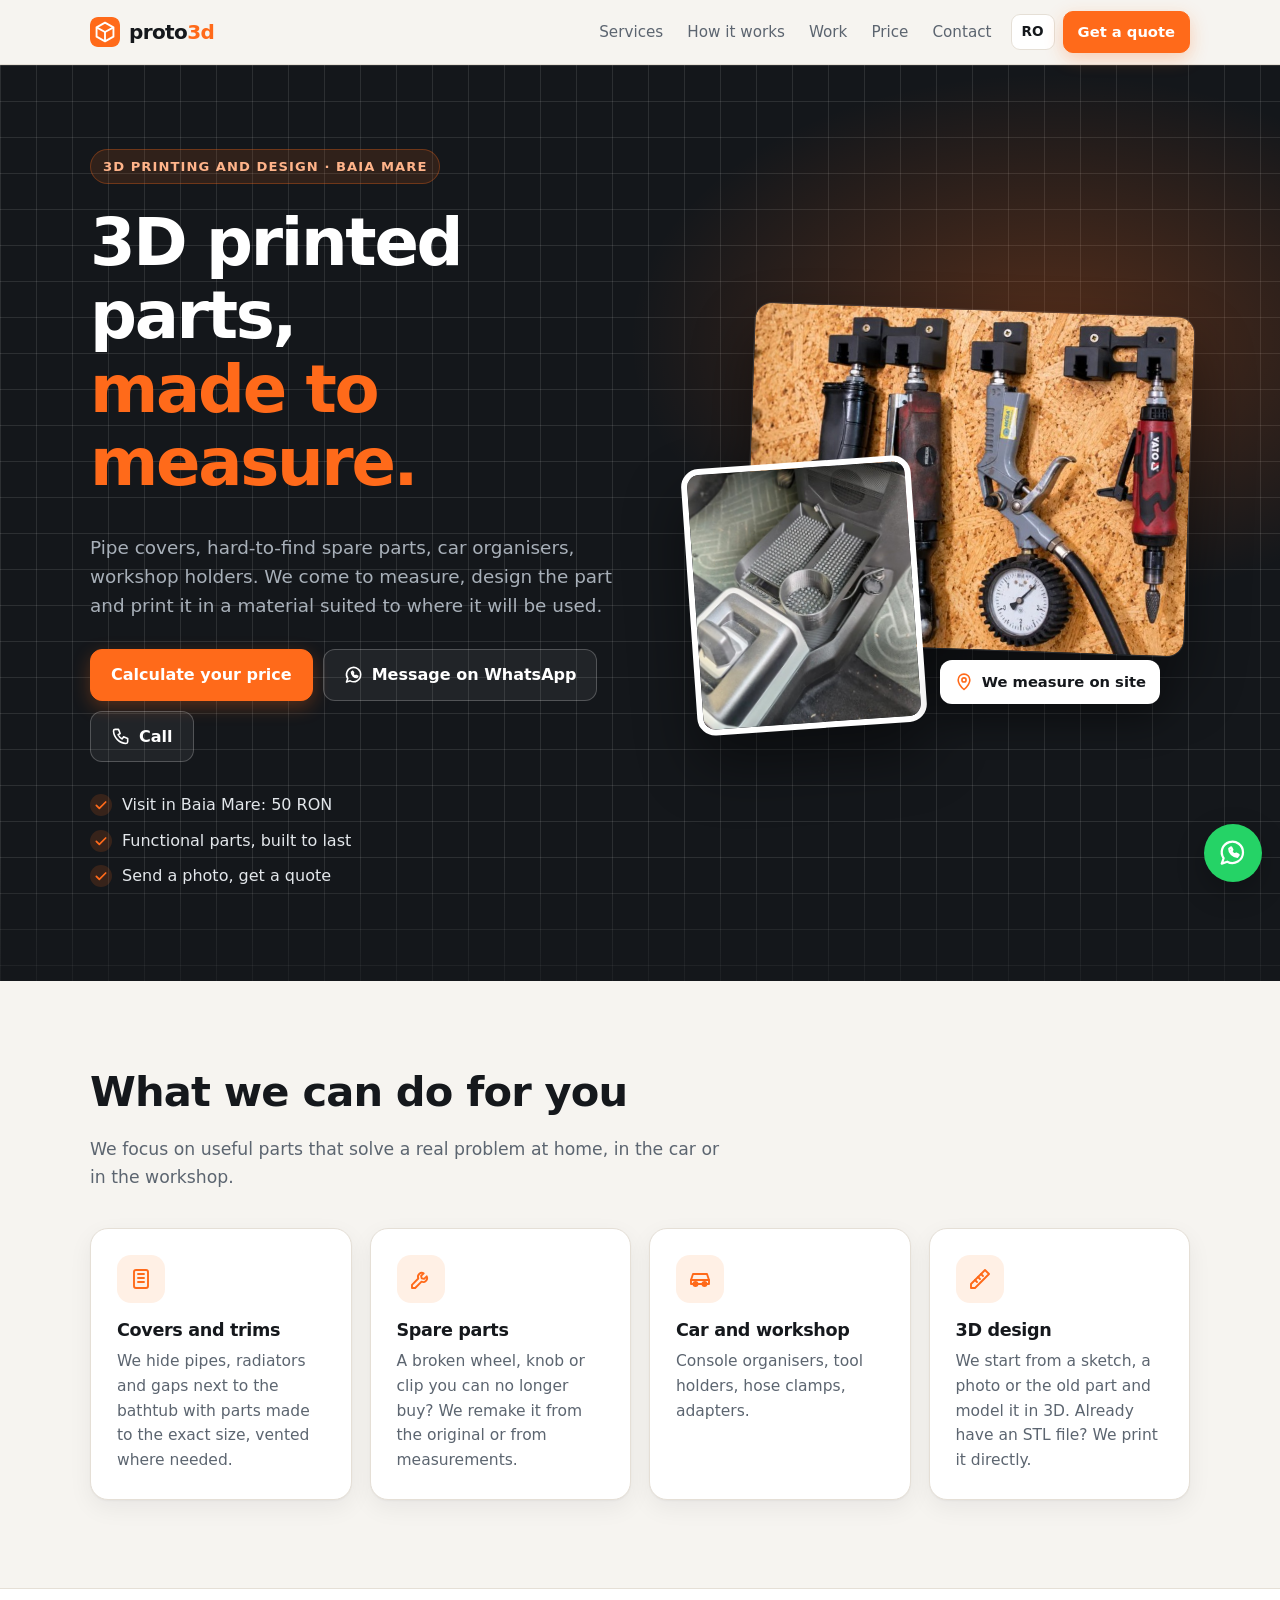
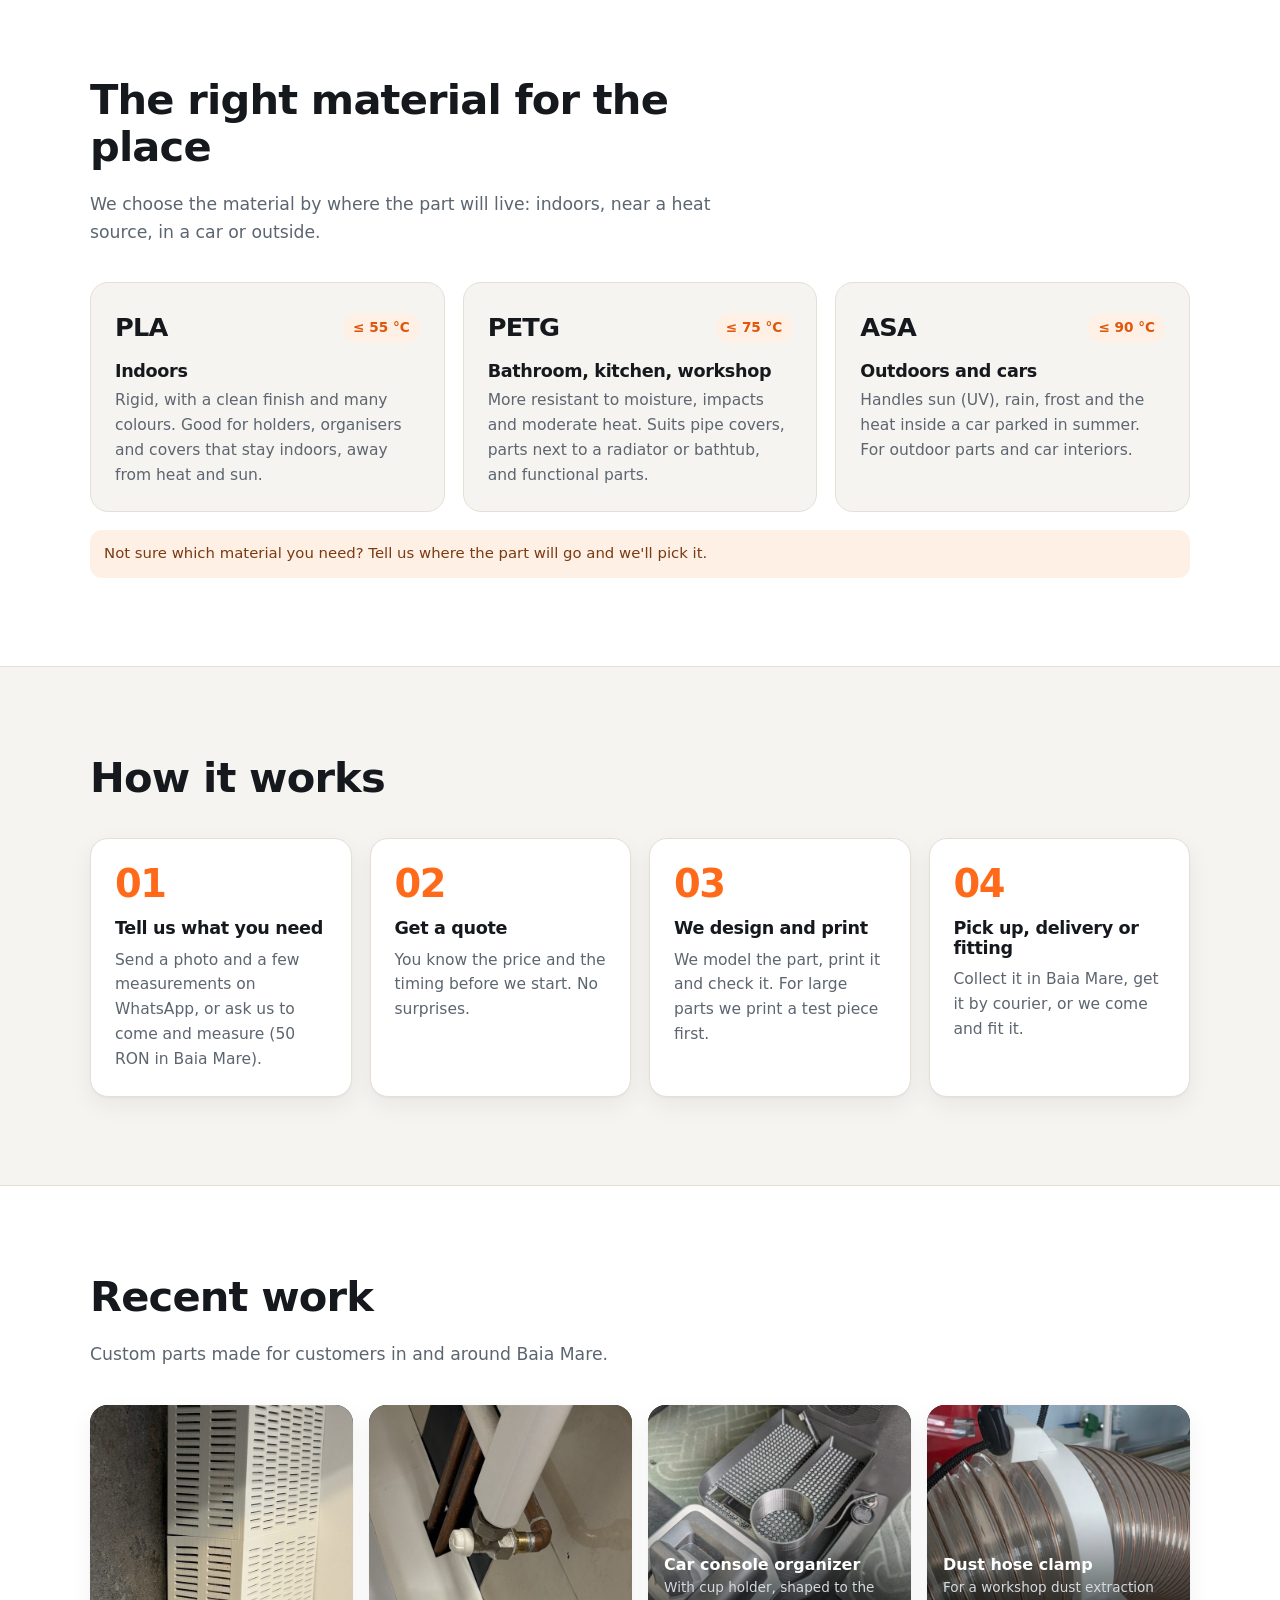
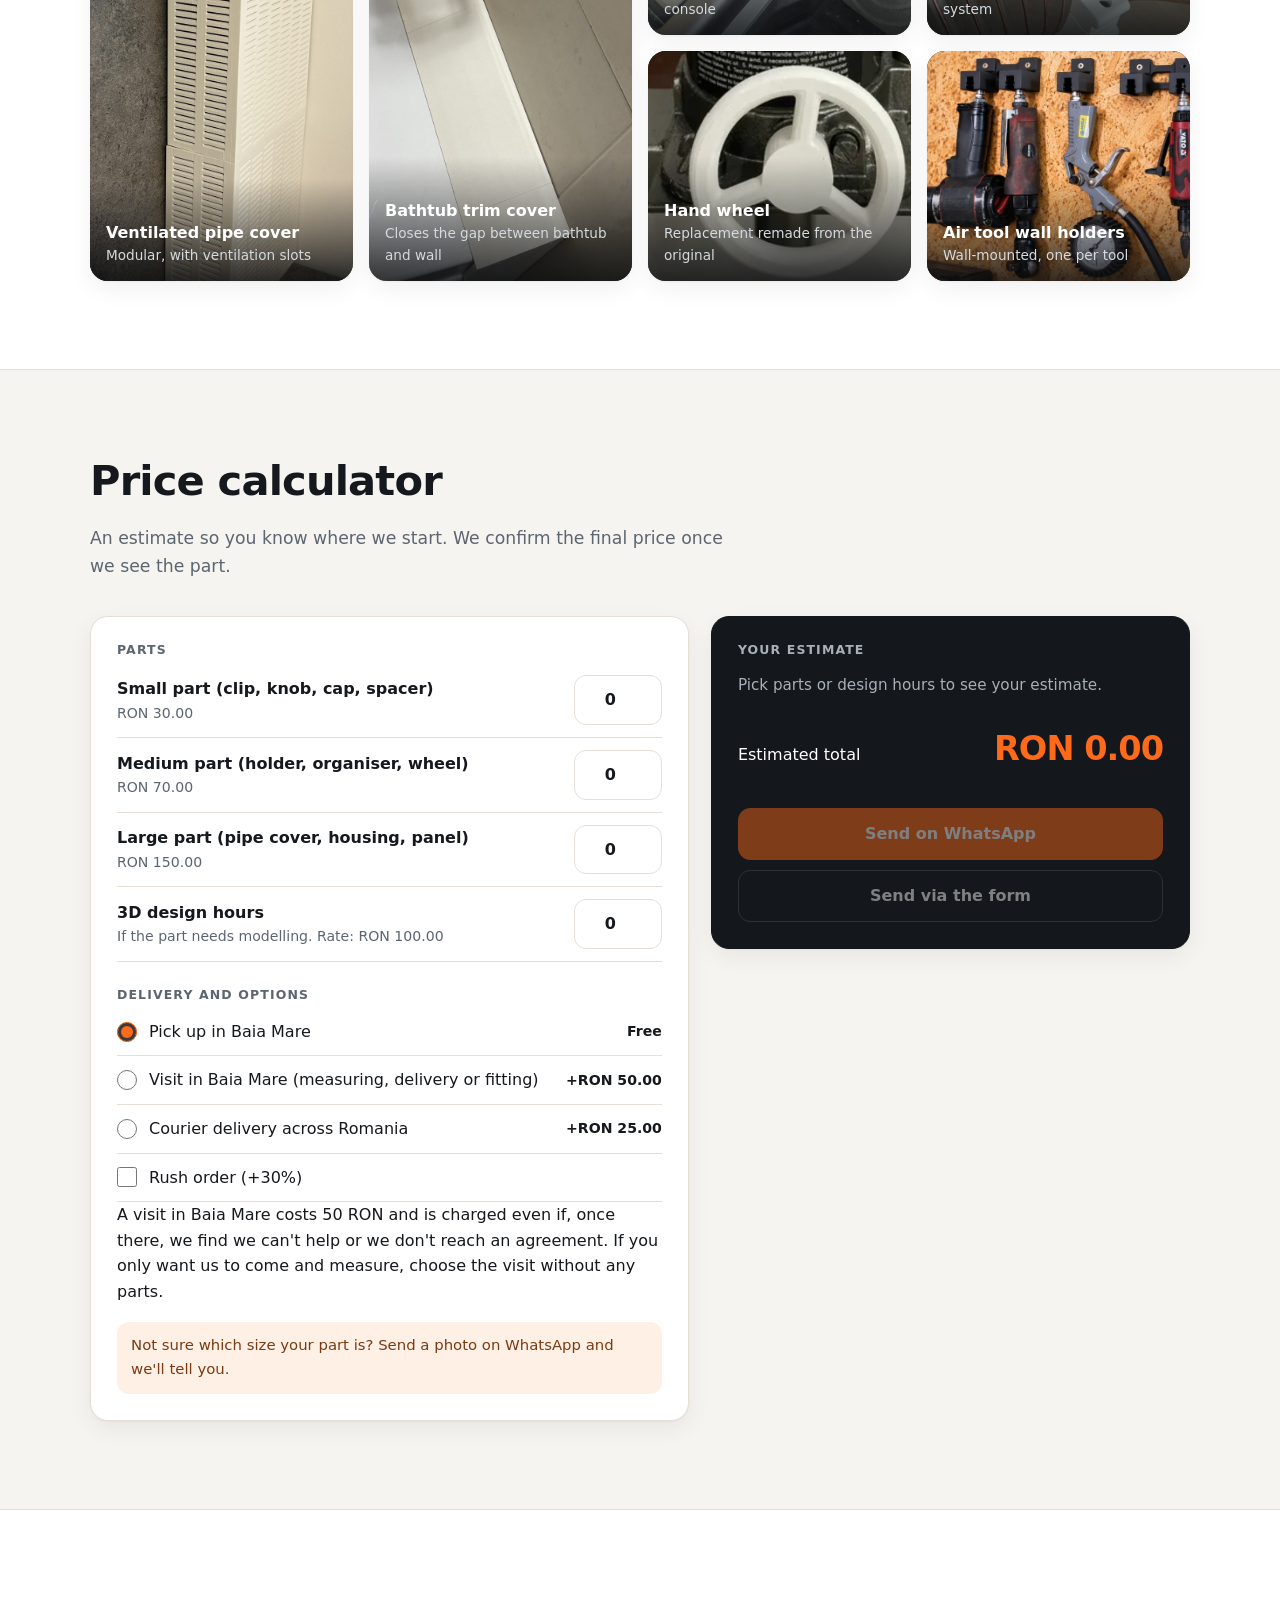
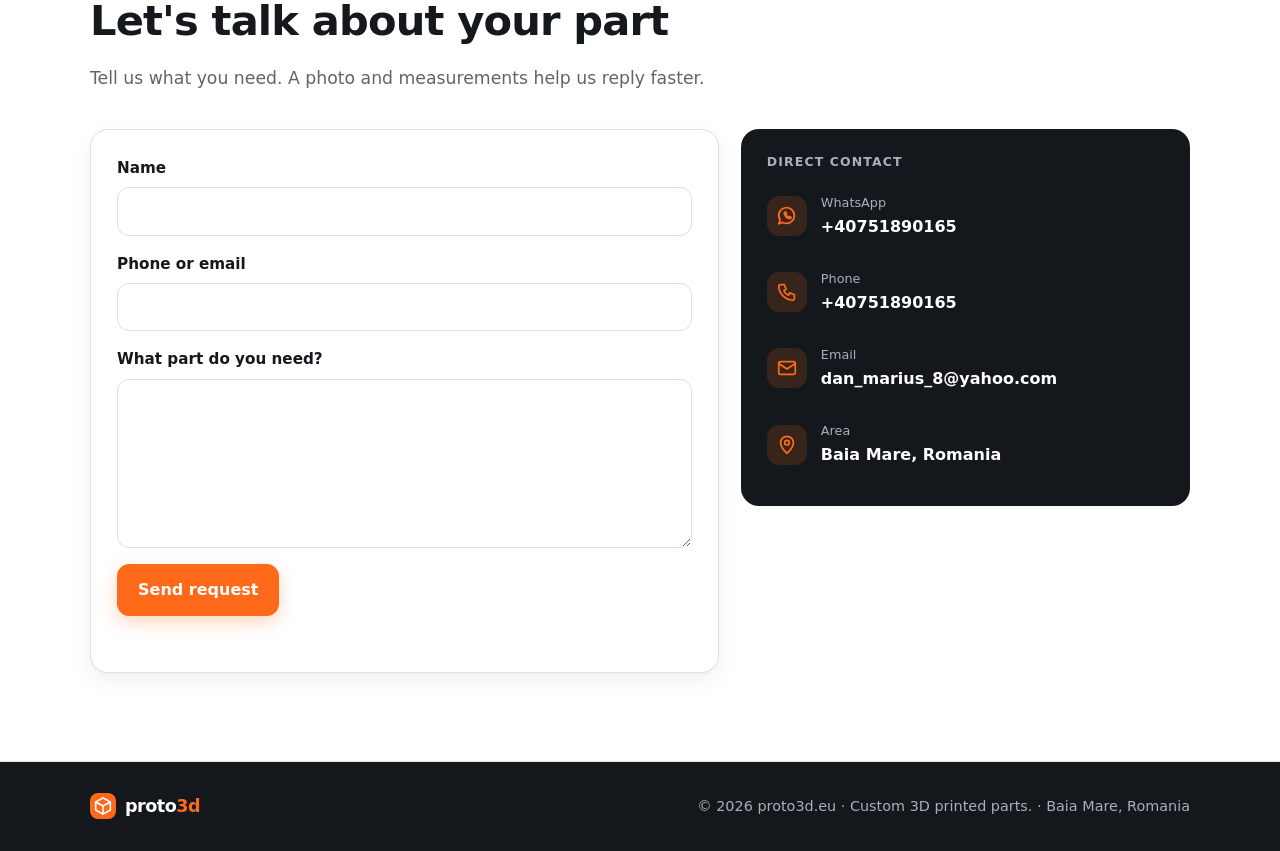
==== commit 32abd8ed: "Add materials section and standalone 50 RON visit fee The Baia Mare visit can now be chosen without " ====
--- a/en/index.html
+++ b/en/index.html
@@ -78,11 +78,26 @@
   </div>
 </section>
 
-<section id="how" class="block alt">
+<section id="materials" class="block alt">
+  <div class="wrap">
+    <div class="head">
+      <h2>The right material for the place</h2>
+      <p class="muted">We choose the material by where the part will live: indoors, near a heat source, in a car or outside.</p>
+    </div>
+    <div class="mats">
+      <article class="mat"><div class="mat-top"><span class="mat-name">PLA</span><span class="mat-temp" title="Withstands up to approx. 55 °C">≤ 55 °C</span></div><h3>Indoors</h3><p>Rigid, with a clean finish and many colours. Good for holders, organisers and covers that stay indoors, away from heat and sun.</p></article>
+      <article class="mat"><div class="mat-top"><span class="mat-name">PETG</span><span class="mat-temp" title="Withstands up to approx. 75 °C">≤ 75 °C</span></div><h3>Bathroom, kitchen, workshop</h3><p>More resistant to moisture, impacts and moderate heat. Suits pipe covers, parts next to a radiator or bathtub, and functional parts.</p></article>
+      <article class="mat"><div class="mat-top"><span class="mat-name">ASA</span><span class="mat-temp" title="Withstands up to approx. 90 °C">≤ 90 °C</span></div><h3>Outdoors and cars</h3><p>Handles sun (UV), rain, frost and the heat inside a car parked in summer. For outdoor parts and car interiors.</p></article>
+    </div>
+    <p class="help">Not sure which material you need? Tell us where the part will go and we'll pick it.</p>
+  </div>
+</section>
+
+<section id="how" class="block">
   <div class="wrap">
     <div class="head"><h2>How it works</h2></div>
     <ol class="steps">
-      <li><h3>Tell us what you need</h3><p>Send a photo and a few measurements on WhatsApp, or ask us to come and measure.</p></li>
+      <li><h3>Tell us what you need</h3><p>Send a photo and a few measurements on WhatsApp, or ask us to come and measure (50 RON in Baia Mare).</p></li>
       <li><h3>Get a quote</h3><p>You know the price and the timing before we start. No surprises.</p></li>
       <li><h3>We design and print</h3><p>We model the part, print it and check it. For large parts we print a test piece first.</p></li>
       <li><h3>Pick up, delivery or fitting</h3><p>Collect it in Baia Mare, get it by courier, or we come and fit it.</p></li>
@@ -90,7 +105,7 @@
   </div>
 </section>
 
-<section id="gallery" class="block">
+<section id="gallery" class="block alt">
   <div class="wrap">
     <div class="head">
       <h2>Recent work</h2>
@@ -107,7 +122,7 @@
   </div>
 </section>
 
-<section id="calculator" class="block alt">
+<section id="calculator" class="block">
   <div class="wrap">
     <div class="head">
       <h2>Price calculator</h2>
@@ -123,6 +138,7 @@
         </div>
         <h3>Delivery and options</h3>
         <div id="extras"></div>
+        <p class="note">A visit in Baia Mare costs 50 RON and is charged even if, once there, we find we can't help or we don't reach an agreement. If you only want us to come and measure, choose the visit without any parts.</p>
         <p class="help">Not sure which size your part is? Send a photo on WhatsApp and we'll tell you.</p>
       </div>
       <aside class="quote" aria-live="polite">
@@ -137,7 +153,7 @@
   </div>
 </section>
 
-<section id="contact" class="block">
+<section id="contact" class="block alt">
   <div class="wrap">
     <div class="head">
       <h2>Let's talk about your part</h2>
--- a/style.css
+++ b/style.css
@@ -80,9 +80,20 @@
 .card p{margin:0;color:var(--muted);font-size:.97rem}
 
 .steps{list-style:none;padding:0;margin:0;display:grid;grid-template-columns:repeat(4,1fr);gap:18px;counter-reset:step}
-.steps li{position:relative;counter-increment:step;padding:26px 24px 24px;border-radius:var(--radius);background:var(--bg);border:1px solid var(--line)}
+.steps li{position:relative;counter-increment:step;padding:26px 24px 24px;border-radius:var(--radius);background:var(--card);box-shadow:var(--shadow);border:1px solid var(--line)}
 .steps li::before{content:counter(step,decimal-leading-zero);display:block;font-size:2.4rem;font-weight:800;letter-spacing:-.04em;color:var(--accent);line-height:1;margin-bottom:16px}
 .steps p{margin:0;color:var(--muted);font-size:.97rem}
+
+/* materials */
+.mats{display:grid;grid-template-columns:repeat(3,1fr);gap:18px;margin-bottom:18px}
+.mat{background:var(--bg);border:1px solid var(--line);border-radius:var(--radius);padding:24px}
+.mat-top{display:flex;justify-content:space-between;align-items:center;margin-bottom:14px}
+.mat-name{font-size:1.6rem;font-weight:800;letter-spacing:-.03em}
+.mat-temp{font-size:.85rem;font-weight:700;color:var(--accent-dark);background:var(--soft);padding:4px 10px;border-radius:999px}
+.mat h3{margin-bottom:.35em}
+.mat p{margin:0;color:var(--muted);font-size:.97rem}
+.mats + .note{margin:14px 0 0;font-size:.88rem;color:var(--muted)}
+.help{margin:0}
 
 /* gallery */
 .grid{display:grid;grid-template-columns:repeat(4,1fr);grid-auto-rows:230px;grid-auto-flow:dense;gap:16px}
@@ -154,6 +165,7 @@
   .hero-grid{grid-template-columns:1fr;gap:40px;padding-top:56px;padding-bottom:64px}
   .hero-art{min-height:0;height:min(80vw,420px);max-width:560px}
   .cards,.steps{grid-template-columns:repeat(2,1fr)}
+  .mats{grid-template-columns:1fr}
   .grid{grid-template-columns:repeat(2,1fr);grid-auto-rows:200px}
   .calc,.contact{grid-template-columns:1fr}
   .quote{position:static}
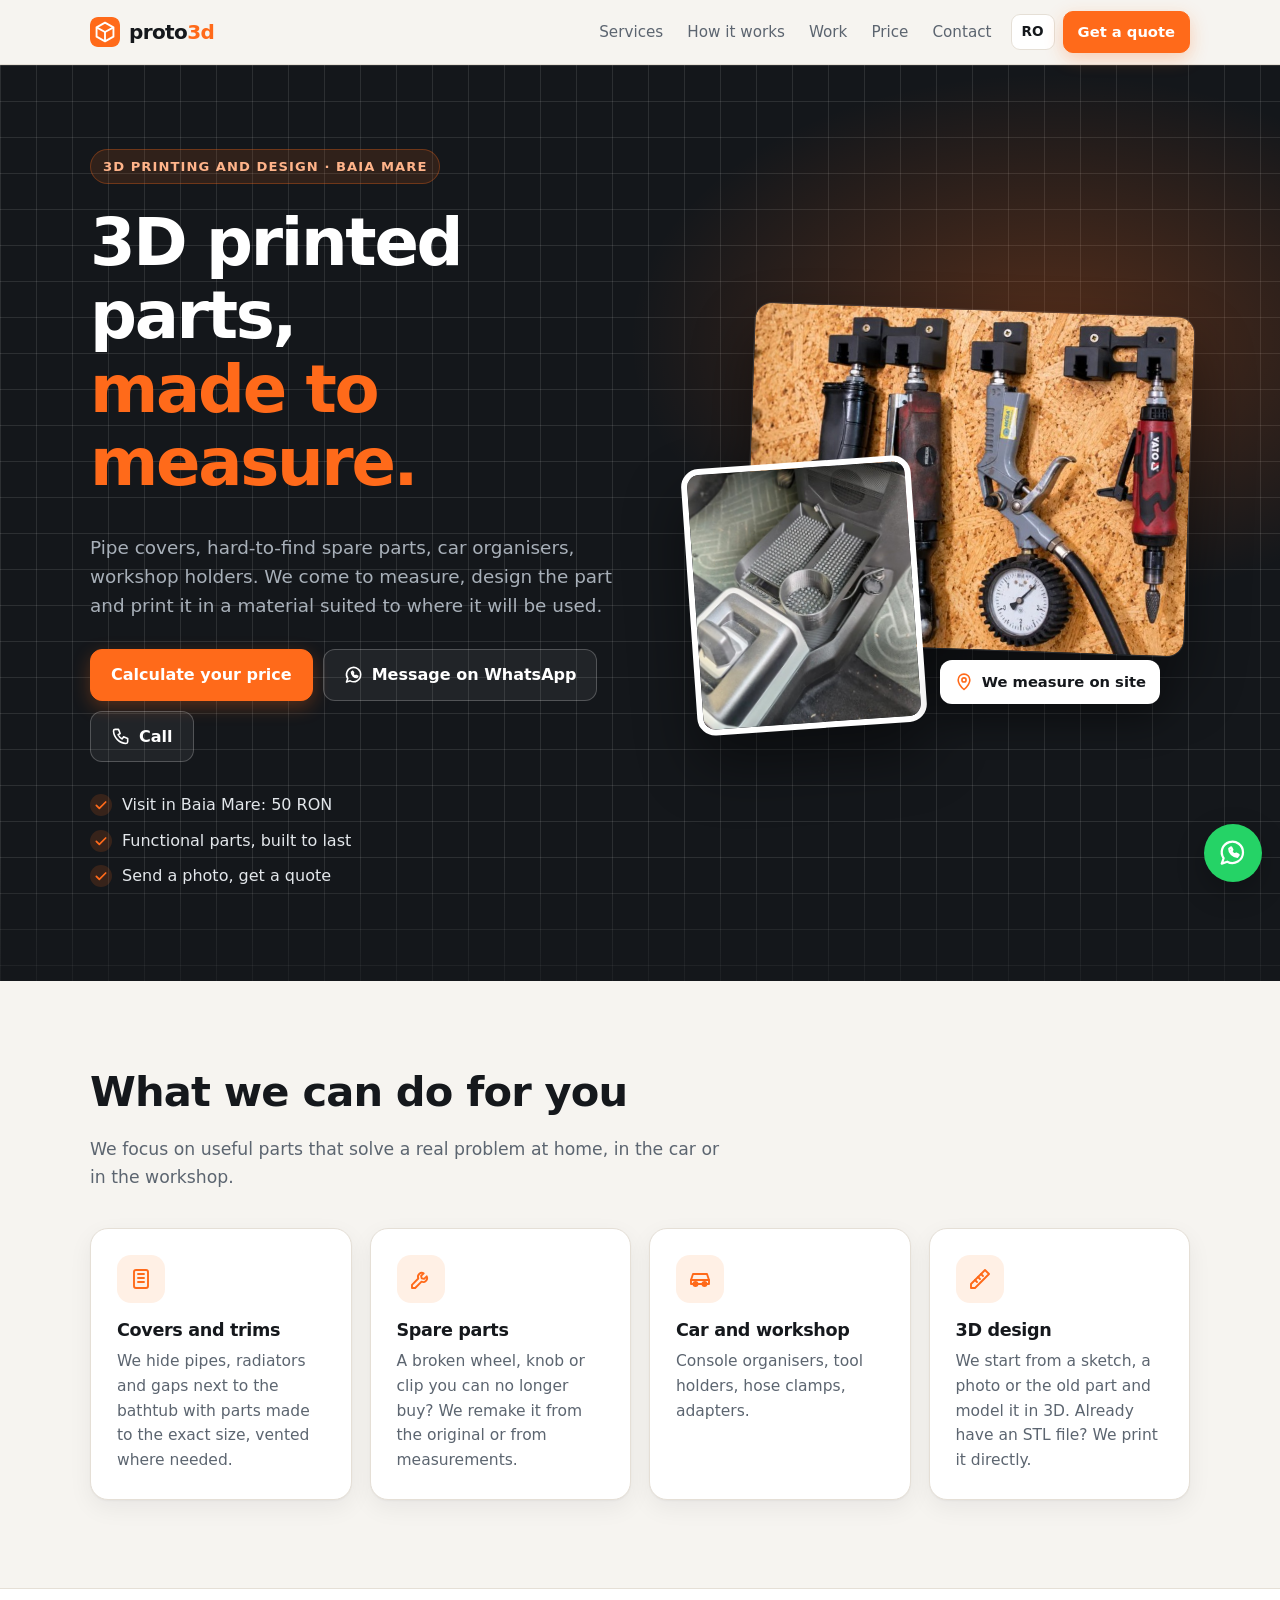
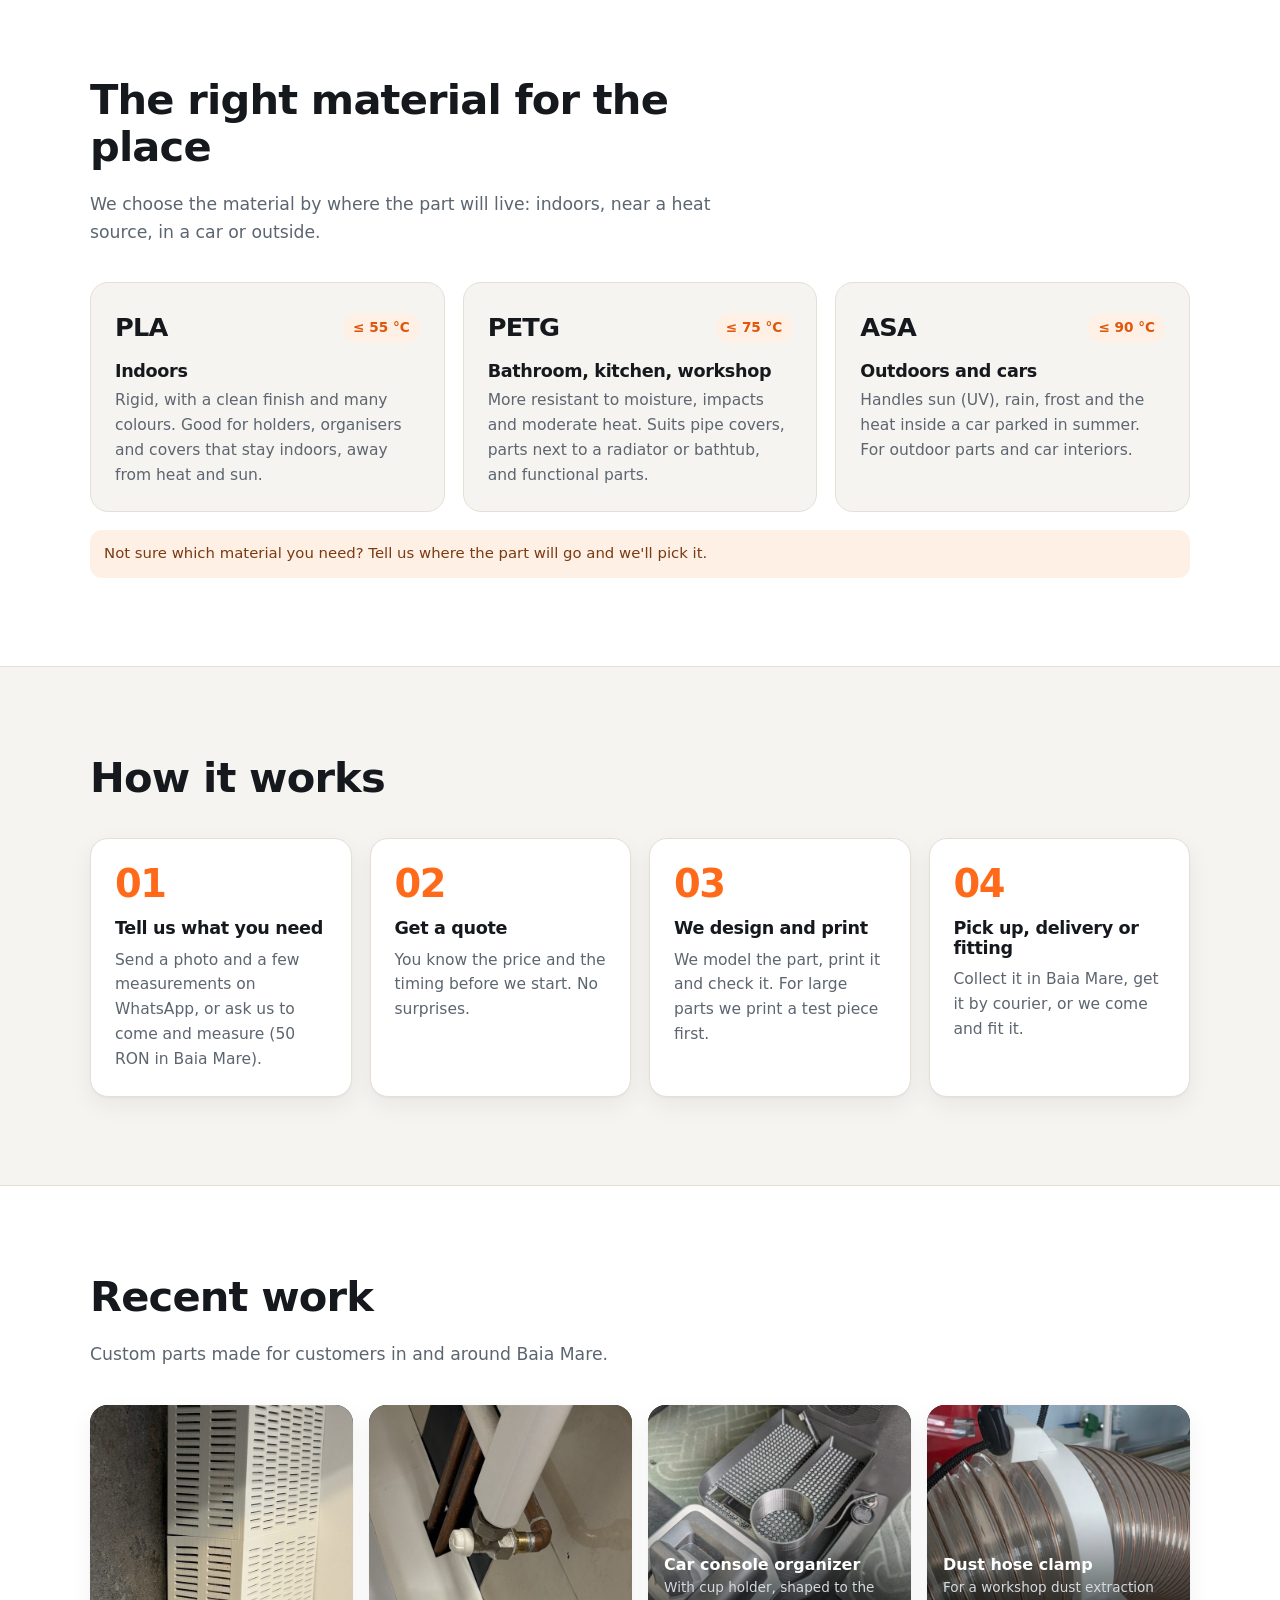
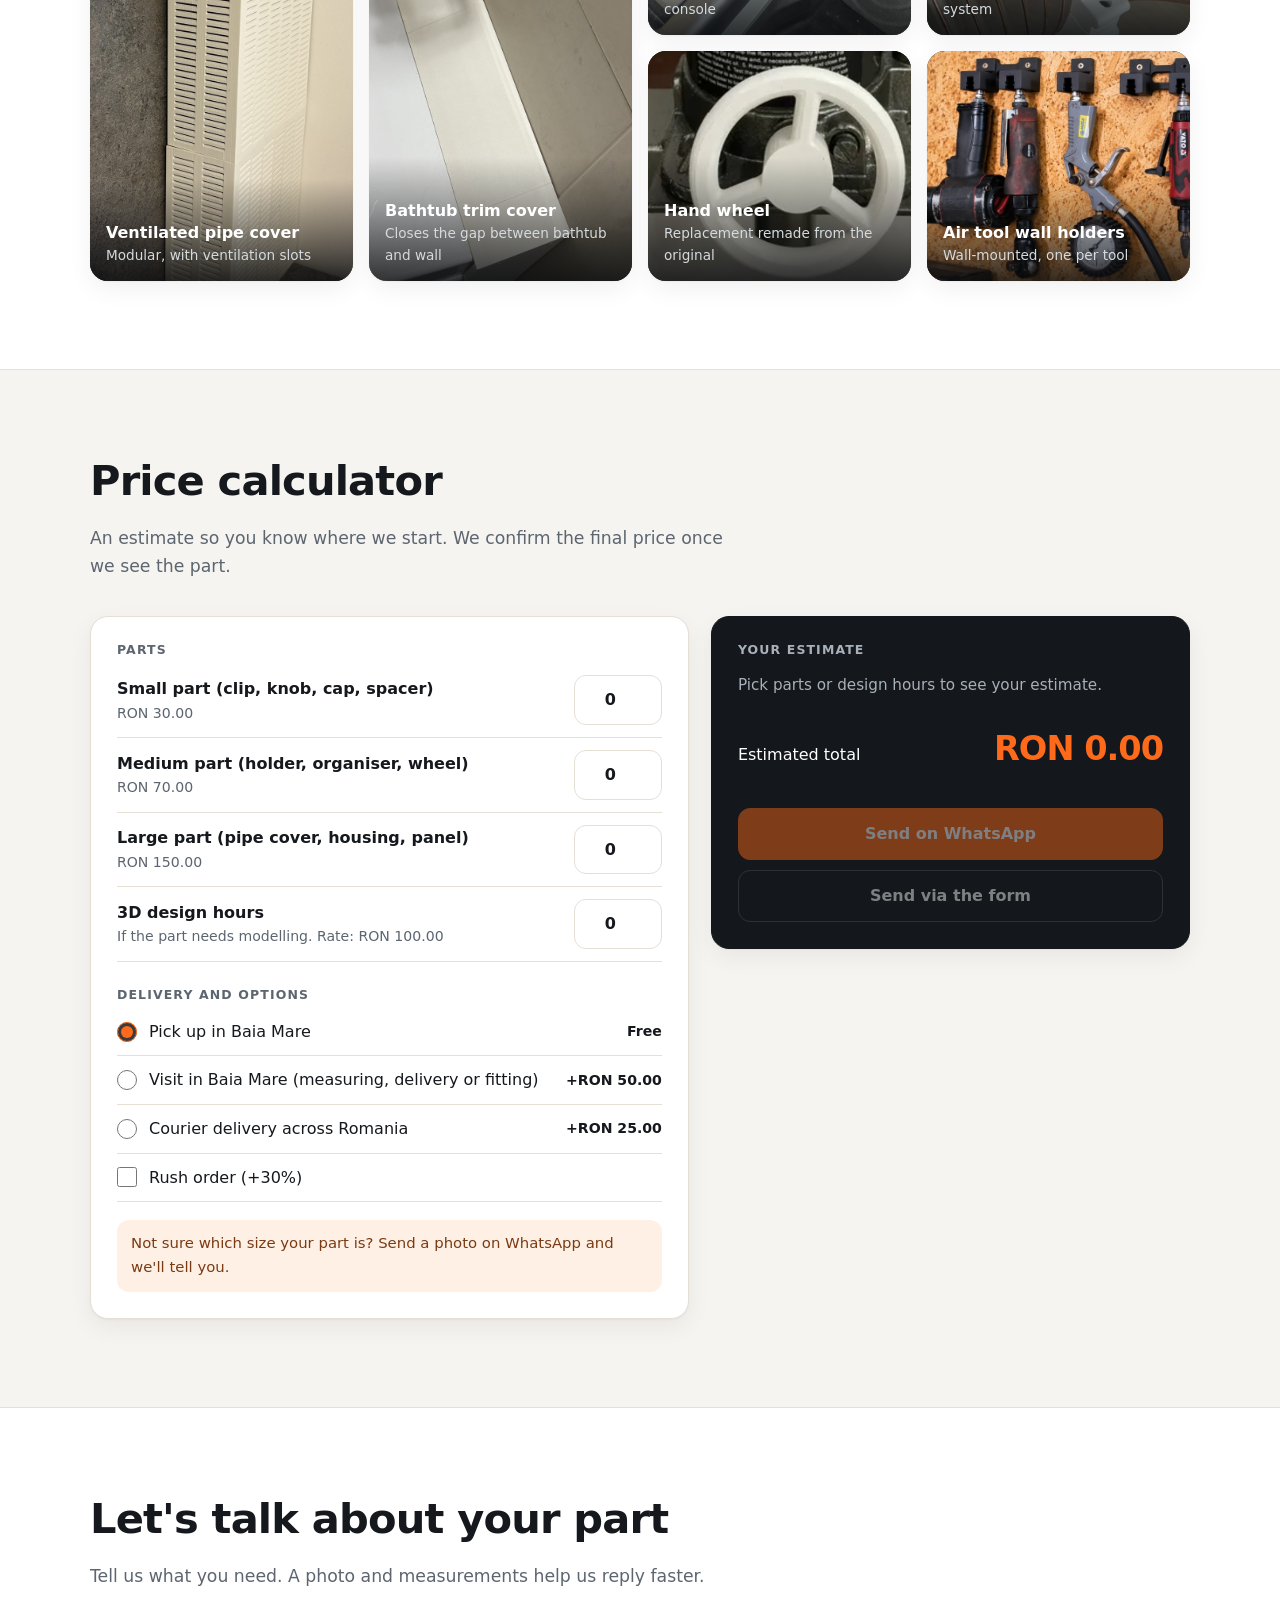
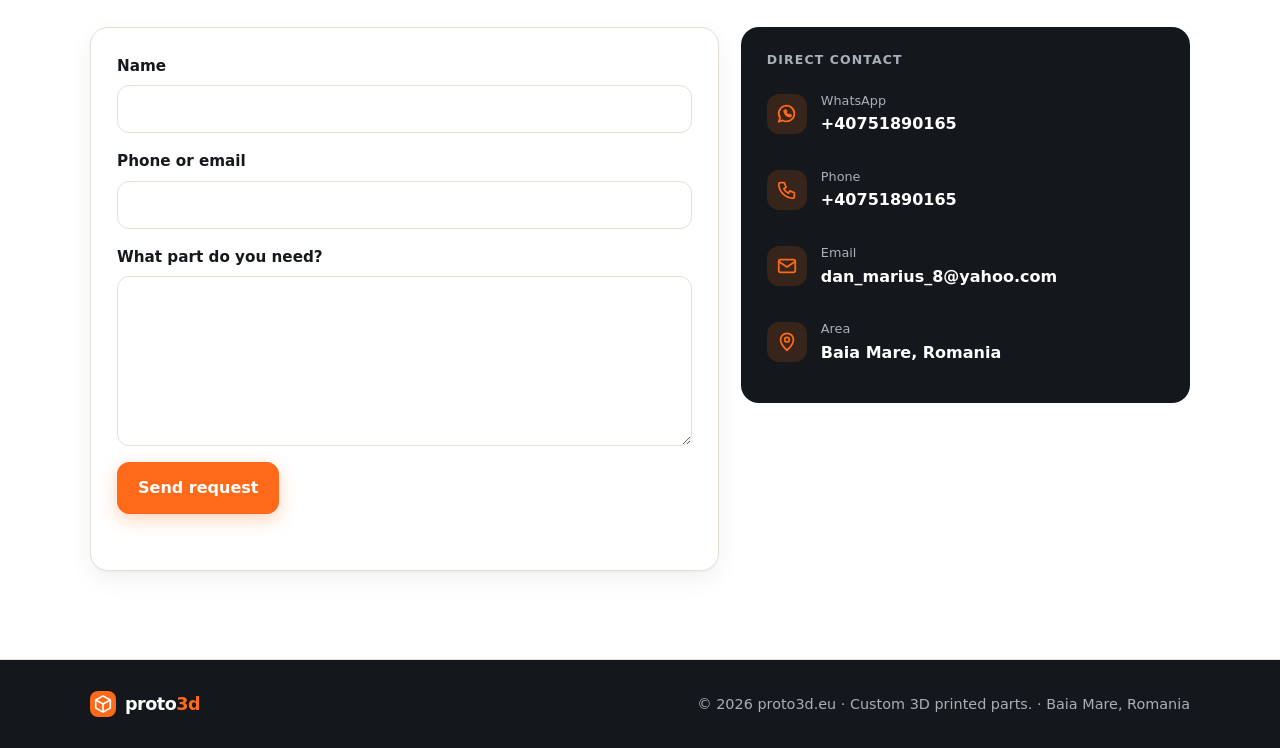
==== commit 34d8deb7: "Show the visit fee note only when the visit is selected Co-Authored-By: Claude Opus 5.5 <noreply@ant" ====
--- a/en/index.html
+++ b/en/index.html
@@ -138,7 +138,7 @@
         </div>
         <h3>Delivery and options</h3>
         <div id="extras"></div>
-        <p class="note">A visit in Baia Mare costs 50 RON and is charged even if, once there, we find we can't help or we don't reach an agreement. If you only want us to come and measure, choose the visit without any parts.</p>
+        <p class="note" id="visit-note" hidden>A visit in Baia Mare costs 50 RON and is charged even if, once there, we find we can't help or we don't reach an agreement. If you only want us to come and measure, choose the visit without any parts.</p>
         <p class="help">Not sure which size your part is? Send a photo on WhatsApp and we'll tell you.</p>
       </div>
       <aside class="quote" aria-live="polite">
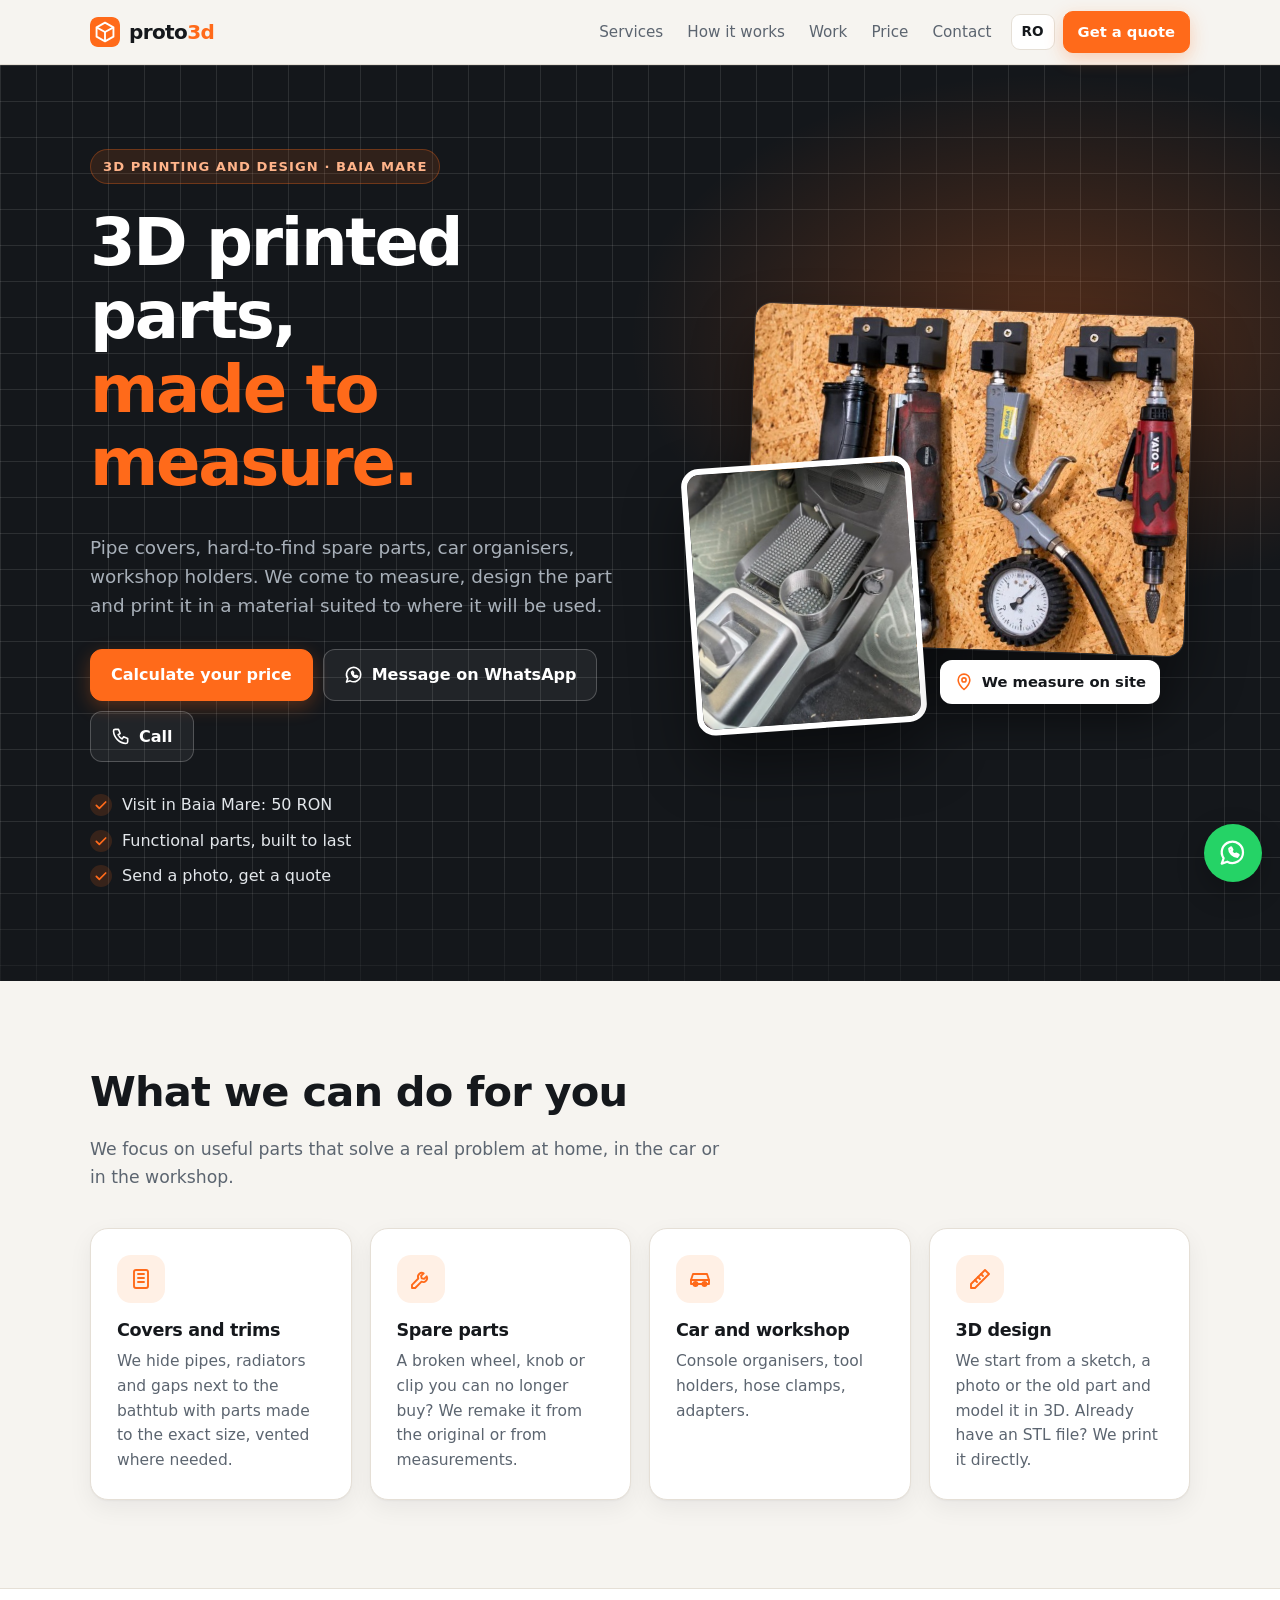
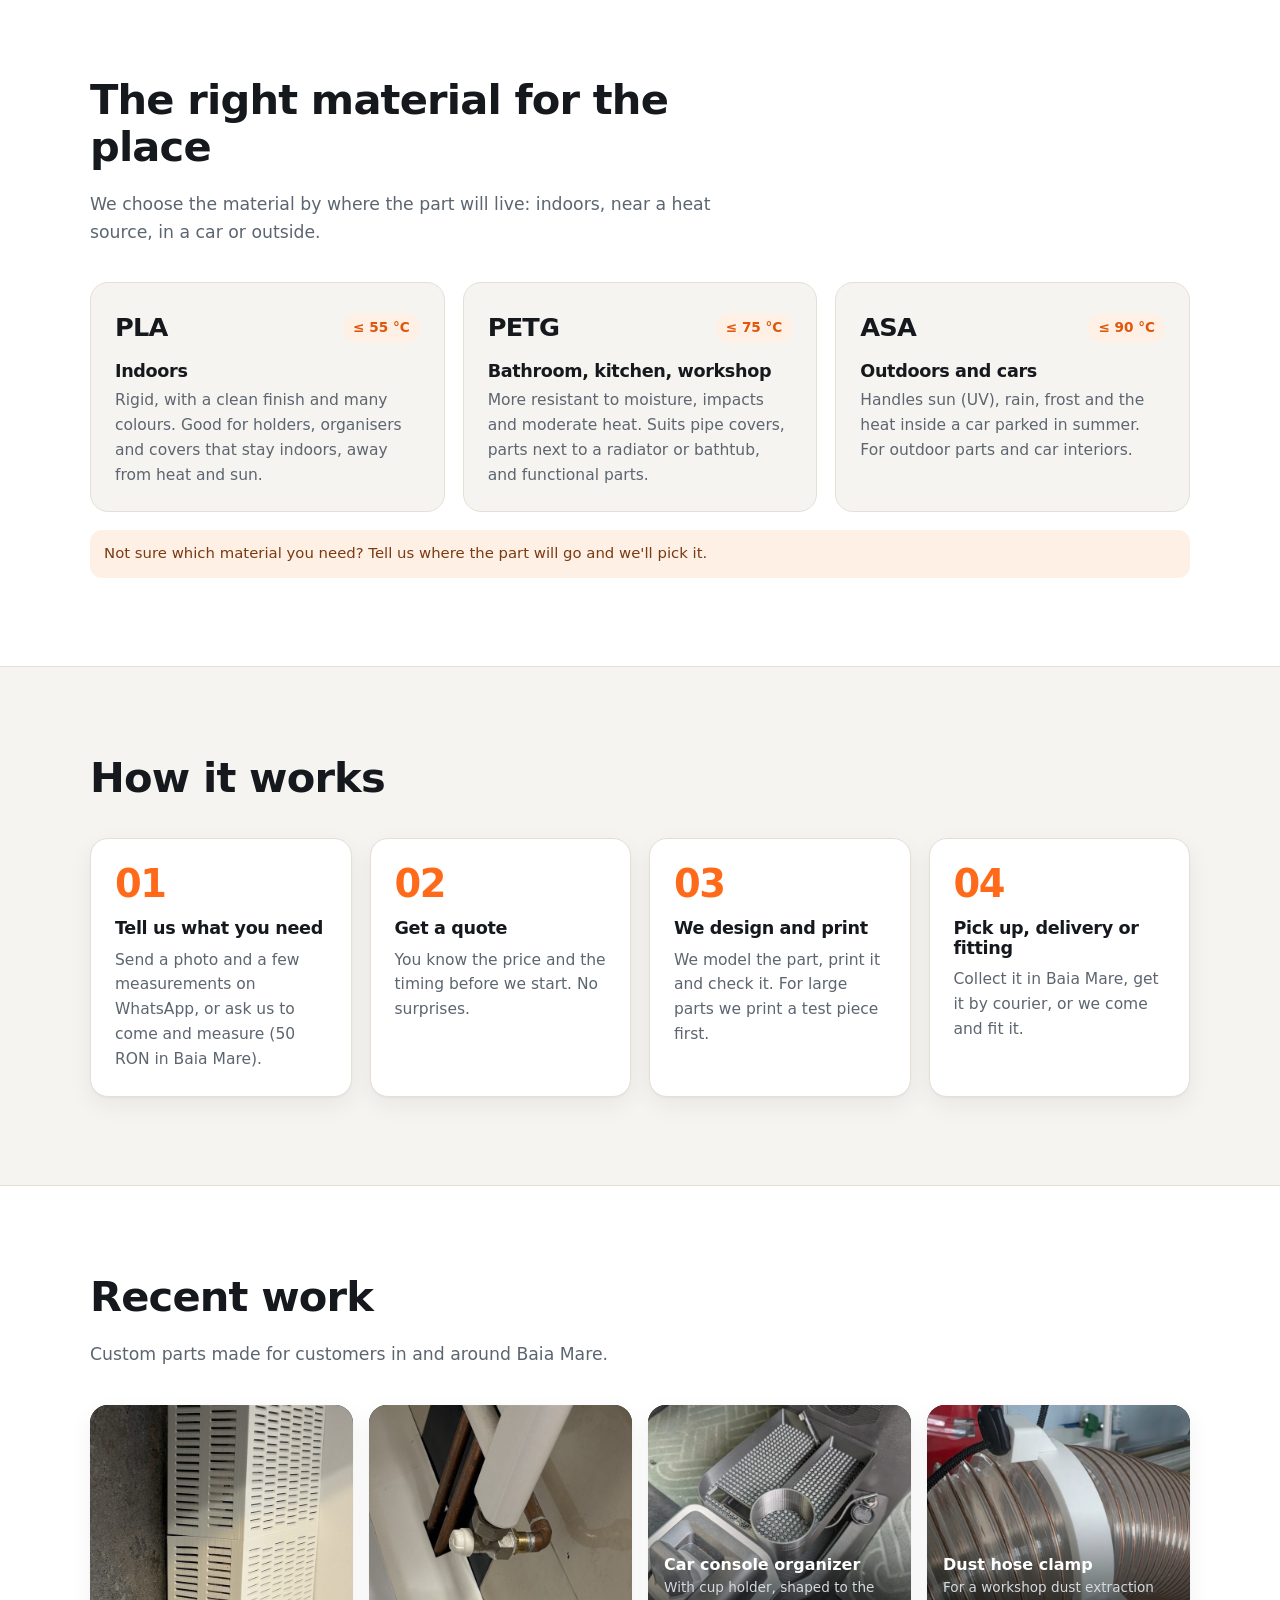
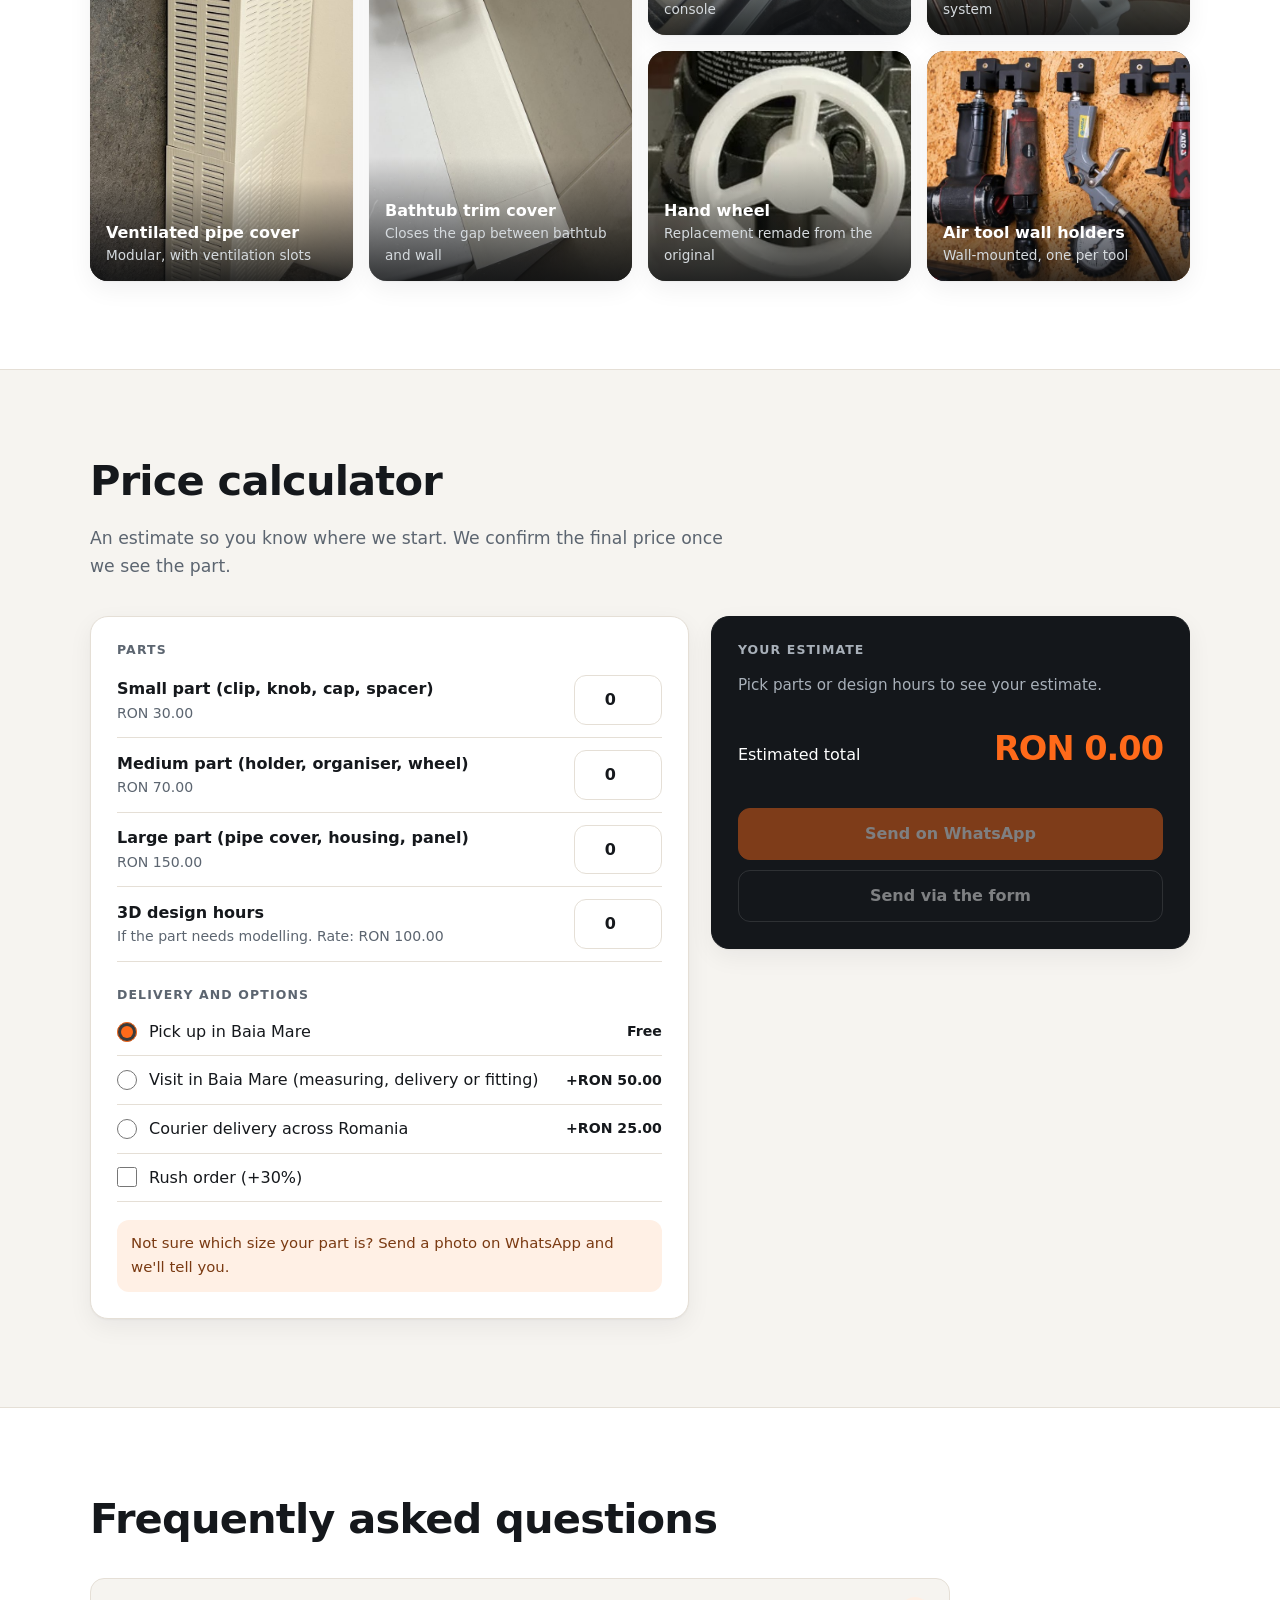
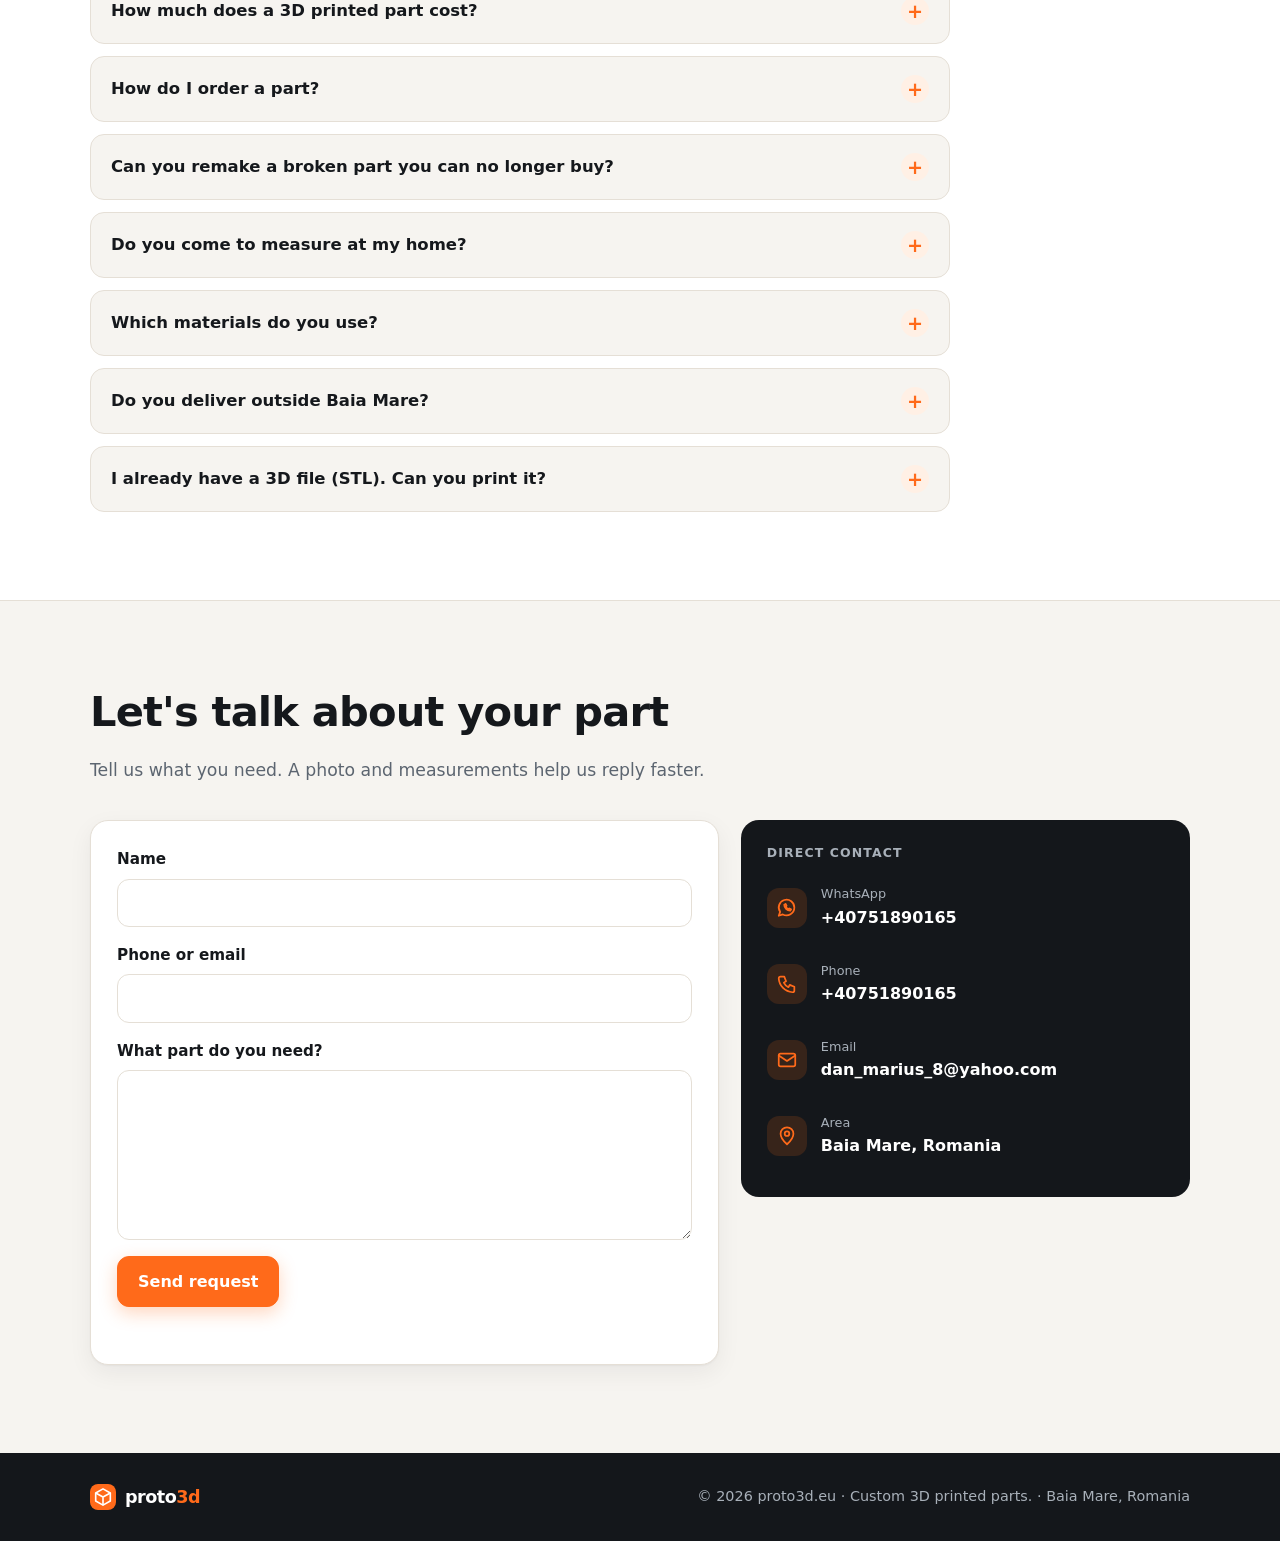
==== commit be3590e6: "Improve SEO: keyword titles, FAQ section, richer structured data Titles and descriptions lead with '" ====
--- a/en/index.html
+++ b/en/index.html
@@ -3,21 +3,25 @@
 <head>
 <meta charset="utf-8">
 <meta name="viewport" content="width=device-width, initial-scale=1">
-<title>proto3d Baia Mare | Custom 3D printed parts</title>
-<meta name="description" content="Custom 3D printed parts made to measure in Baia Mare, Romania: pipe covers, spare parts, car organisers, workshop holders. On-site measuring and an instant price estimate.">
+<title>3D Printing in Baia Mare – custom and replacement parts | proto3d</title>
+<meta name="description" content="3D printing in Baia Mare, Romania: replacement parts, pipe covers, car organisers, workshop holders. On-site measuring and an instant online price estimate.">
 <link rel="canonical" href="https://proto3d.eu/en/">
 <link rel="alternate" hreflang="ro" href="https://proto3d.eu/">
 <link rel="alternate" hreflang="en" href="https://proto3d.eu/en/">
 <link rel="alternate" hreflang="x-default" href="https://proto3d.eu/">
-<meta property="og:title" content="proto3d Baia Mare | Custom 3D printed parts">
-<meta property="og:description" content="Custom 3D printed parts made to measure in Baia Mare, Romania: pipe covers, spare parts, car organisers, workshop holders. On-site measuring and an instant price estimate.">
+<meta property="og:title" content="3D Printing in Baia Mare – custom and replacement parts | proto3d">
+<meta property="og:description" content="3D printing in Baia Mare, Romania: replacement parts, pipe covers, car organisers, workshop holders. On-site measuring and an instant online price estimate.">
 <meta property="og:type" content="website">
 <meta property="og:url" content="https://proto3d.eu/en/">
 <meta property="og:image" content="https://proto3d.eu/assets/gallery-6.jpg">
+<meta property="og:image:alt" content="Air tool wall holders">
+<meta property="og:site_name" content="proto3d">
+<meta property="og:locale" content="en_GB">
+<meta name="twitter:card" content="summary_large_image">
 <meta name="theme-color" content="#14171b">
 <link rel="icon" href="/assets/favicon.svg" type="image/svg+xml">
 <link rel="stylesheet" href="/style.css">
-<script type="application/ld+json">{"@context":"https://schema.org","@type":"LocalBusiness","name":"proto3d","url":"https://proto3d.eu/en/","description":"Custom 3D printed parts made to measure in Baia Mare, Romania: pipe covers, spare parts, car organisers, workshop holders. On-site measuring and an instant price estimate.","telephone":"+40751890165","email":"dan_marius_8@yahoo.com","image":"https://proto3d.eu/assets/gallery-1.jpg","address":{"@type":"PostalAddress","addressLocality":"Baia Mare","addressRegion":"Maramureș","addressCountry":"RO"},"areaServed":"Baia Mare"}</script>
+<script type="application/ld+json">[{"@context":"https://schema.org","@type":"LocalBusiness","@id":"https://proto3d.eu/#business","name":"proto3d","url":"https://proto3d.eu/en/","description":"3D printing in Baia Mare, Romania: replacement parts, pipe covers, car organisers, workshop holders. On-site measuring and an instant online price estimate.","inLanguage":"en","telephone":"+40751890165","email":"dan_marius_8@yahoo.com","logo":"https://proto3d.eu/assets/favicon.svg","image":["https://proto3d.eu/assets/gallery-1.jpg","https://proto3d.eu/assets/gallery-2.jpg","https://proto3d.eu/assets/gallery-3.jpg","https://proto3d.eu/assets/gallery-4.jpg","https://proto3d.eu/assets/gallery-5.jpg","https://proto3d.eu/assets/gallery-6.jpg"],"address":{"@type":"PostalAddress","addressLocality":"Baia Mare","addressRegion":"Maramureș","addressCountry":"RO"},"areaServed":[{"@type":"City","name":"Baia Mare"},{"@type":"AdministrativeArea","name":"Maramureș"}],"priceRange":"30 RON+","knowsAbout":["3D printing","3D modelling","PLA","PETG","ASA"]},{"@context":"https://schema.org","@type":"FAQPage","inLanguage":"en","mainEntity":[{"@type":"Question","name":"How much does a 3D printed part cost?","acceptedAnswer":{"@type":"Answer","text":"It depends on the size and how much design work it needs. As a guide: small parts start at 30 RON, medium parts at 70 RON and large parts at 150 RON. 3D design costs 100 RON per hour. The calculator on this page gives you an instant estimate."}},{"@type":"Question","name":"How do I order a part?","acceptedAnswer":{"@type":"Answer","text":"Send a photo of the part or of the place it has to fit, plus a few measurements, on WhatsApp or through the form. You get the price and timing before we start."}},{"@type":"Question","name":"Can you remake a broken part you can no longer buy?","acceptedAnswer":{"@type":"Answer","text":"Yes. We remake it from the original part, even if it is broken, or from measurements. Sometimes we can make it stronger than the original."}},{"@type":"Question","name":"Do you come to measure at my home?","acceptedAnswer":{"@type":"Answer","text":"Yes, in Baia Mare. A visit costs 50 RON (measuring, delivery or fitting) and is charged even if, once there, we find we can't help or we don't reach an agreement."}},{"@type":"Question","name":"Which materials do you use?","acceptedAnswer":{"@type":"Answer","text":"PLA for indoor parts, PETG for places with moisture or moderate heat (bathroom, kitchen, next to a radiator) and ASA for outdoors and cars, where the part is exposed to sun and high temperatures."}},{"@type":"Question","name":"Do you deliver outside Baia Mare?","acceptedAnswer":{"@type":"Answer","text":"Yes, by courier anywhere in Romania (25 RON). Simple parts can be made from photos and measurements alone, without a visit."}},{"@type":"Question","name":"I already have a 3D file (STL). Can you print it?","acceptedAnswer":{"@type":"Answer","text":"Yes. Send the file by email or WhatsApp and we'll quote the printing, with no design cost."}}]}]</script>
 </head>
 <body>
 <header class="top">
@@ -56,8 +60,8 @@
       </ul>
     </div>
     <div class="hero-art" aria-hidden="true">
-      <img class="art-main" src="/assets/gallery-6.jpg" alt="">
-      <img class="art-side" src="/assets/gallery-3.jpg" alt="">
+      <img class="art-main" src="/assets/gallery-6.jpg" alt="" width="679" height="526" fetchpriority="high">
+      <img class="art-side" src="/assets/gallery-3.jpg" alt="" width="449" height="521">
       <span class="art-badge"><svg class="ico" viewBox="0 0 24 24" aria-hidden="true"><path d="M12 21s-7-6.2-7-11.5a7 7 0 0 1 14 0C19 14.8 12 21 12 21z"/><circle cx="12" cy="9.5" r="2.5"/></svg>We measure on site</span>
     </div>
   </div>
@@ -112,12 +116,12 @@
       <p class="muted">Custom parts made for customers in and around Baia Mare.</p>
     </div>
     <div class="grid">
-      <figure class="tall"><img src="/assets/gallery-1.jpg" alt="Ventilated pipe cover" loading="lazy"><figcaption><strong>Ventilated pipe cover</strong><span>Modular, with ventilation slots</span></figcaption></figure>
-      <figure class="tall"><img src="/assets/gallery-2.jpg" alt="Bathtub trim cover" loading="lazy"><figcaption><strong>Bathtub trim cover</strong><span>Closes the gap between bathtub and wall</span></figcaption></figure>
-      <figure><img src="/assets/gallery-3.jpg" alt="Car console organizer" loading="lazy"><figcaption><strong>Car console organizer</strong><span>With cup holder, shaped to the console</span></figcaption></figure>
-      <figure><img src="/assets/gallery-4.jpg" alt="Dust hose clamp" loading="lazy"><figcaption><strong>Dust hose clamp</strong><span>For a workshop dust extraction system</span></figcaption></figure>
-      <figure><img src="/assets/gallery-5.jpg" alt="Hand wheel" loading="lazy"><figcaption><strong>Hand wheel</strong><span>Replacement remade from the original</span></figcaption></figure>
-      <figure><img src="/assets/gallery-6.jpg" alt="Air tool wall holders" loading="lazy"><figcaption><strong>Air tool wall holders</strong><span>Wall-mounted, one per tool</span></figcaption></figure>
+      <figure class="tall"><img src="/assets/gallery-1.jpg" alt="Ventilated pipe cover: modular, with ventilation slots" width="900" height="1200" loading="lazy" decoding="async"><figcaption><strong>Ventilated pipe cover</strong><span>Modular, with ventilation slots</span></figcaption></figure>
+      <figure class="tall"><img src="/assets/gallery-2.jpg" alt="Bathtub trim cover: closes the gap between bathtub and wall" width="900" height="1200" loading="lazy" decoding="async"><figcaption><strong>Bathtub trim cover</strong><span>Closes the gap between bathtub and wall</span></figcaption></figure>
+      <figure><img src="/assets/gallery-3.jpg" alt="Car console organizer: with cup holder, shaped to the console" width="449" height="521" loading="lazy" decoding="async"><figcaption><strong>Car console organizer</strong><span>With cup holder, shaped to the console</span></figcaption></figure>
+      <figure><img src="/assets/gallery-4.jpg" alt="Dust hose clamp: for a workshop dust extraction system" width="682" height="585" loading="lazy" decoding="async"><figcaption><strong>Dust hose clamp</strong><span>For a workshop dust extraction system</span></figcaption></figure>
+      <figure><img src="/assets/gallery-5.jpg" alt="Hand wheel: replacement remade from the original" width="410" height="380" loading="lazy" decoding="async"><figcaption><strong>Hand wheel</strong><span>Replacement remade from the original</span></figcaption></figure>
+      <figure><img src="/assets/gallery-6.jpg" alt="Air tool wall holders: wall-mounted, one per tool" width="679" height="526" loading="lazy" decoding="async"><figcaption><strong>Air tool wall holders</strong><span>Wall-mounted, one per tool</span></figcaption></figure>
     </div>
   </div>
 </section>
@@ -153,7 +157,22 @@
   </div>
 </section>
 
-<section id="contact" class="block alt">
+<section id="faq" class="block alt">
+  <div class="wrap">
+    <div class="head"><h2>Frequently asked questions</h2></div>
+    <div class="faq">
+      <details><summary>How much does a 3D printed part cost?</summary><p>It depends on the size and how much design work it needs. As a guide: small parts start at 30 RON, medium parts at 70 RON and large parts at 150 RON. 3D design costs 100 RON per hour. The calculator on this page gives you an instant estimate.</p></details>
+      <details><summary>How do I order a part?</summary><p>Send a photo of the part or of the place it has to fit, plus a few measurements, on WhatsApp or through the form. You get the price and timing before we start.</p></details>
+      <details><summary>Can you remake a broken part you can no longer buy?</summary><p>Yes. We remake it from the original part, even if it is broken, or from measurements. Sometimes we can make it stronger than the original.</p></details>
+      <details><summary>Do you come to measure at my home?</summary><p>Yes, in Baia Mare. A visit costs 50 RON (measuring, delivery or fitting) and is charged even if, once there, we find we can't help or we don't reach an agreement.</p></details>
+      <details><summary>Which materials do you use?</summary><p>PLA for indoor parts, PETG for places with moisture or moderate heat (bathroom, kitchen, next to a radiator) and ASA for outdoors and cars, where the part is exposed to sun and high temperatures.</p></details>
+      <details><summary>Do you deliver outside Baia Mare?</summary><p>Yes, by courier anywhere in Romania (25 RON). Simple parts can be made from photos and measurements alone, without a visit.</p></details>
+      <details><summary>I already have a 3D file (STL). Can you print it?</summary><p>Yes. Send the file by email or WhatsApp and we'll quote the printing, with no design cost.</p></details>
+    </div>
+  </div>
+</section>
+
+<section id="contact" class="block">
   <div class="wrap">
     <div class="head">
       <h2>Let's talk about your part</h2>
--- a/style.css
+++ b/style.css
@@ -60,7 +60,7 @@
 .points .ico{color:var(--accent);width:22px;height:22px;padding:3px;border-radius:50%;background:rgba(255,106,26,.15);stroke-width:2.6}
 
 .hero-art{position:relative;min-height:420px}
-.hero-art img{position:absolute;display:block;object-fit:cover;border-radius:var(--radius);box-shadow:0 30px 60px rgba(0,0,0,.45)}
+.hero-art img{position:absolute;display:block;height:auto;object-fit:cover;border-radius:var(--radius);box-shadow:0 30px 60px rgba(0,0,0,.45)}
 .art-main{right:0;top:0;width:88%;aspect-ratio:679/526;transform:rotate(2deg);border:1px solid var(--dark-line)}
 .art-side{left:0;bottom:0;width:46%;aspect-ratio:449/521;transform:rotate(-4deg);border:6px solid #fff}
 .art-badge{position:absolute;right:6%;bottom:6%;display:inline-flex;align-items:center;gap:8px;background:#fff;color:var(--ink);font-weight:700;font-size:.92rem;padding:10px 14px;border-radius:12px;box-shadow:0 16px 36px rgba(0,0,0,.35)}
@@ -105,6 +105,15 @@
 .grid figcaption{position:absolute;inset:auto 0 0 0;padding:44px 16px 14px;color:#fff;background:linear-gradient(transparent,rgba(10,12,14,.82));display:grid;gap:2px}
 .grid figcaption strong{font-size:1rem;line-height:1.25}
 .grid figcaption span{font-size:.85rem;color:#d5dade}
+
+/* faq */
+.faq{display:grid;gap:12px;max-width:860px}
+.faq details{background:var(--bg);border:1px solid var(--line);border-radius:14px;padding:0 20px}
+.faq summary{cursor:pointer;list-style:none;display:flex;justify-content:space-between;align-items:center;gap:16px;padding:18px 0;font-weight:700;font-size:1.03rem}
+.faq summary::-webkit-details-marker{display:none}
+.faq summary::after{content:"+";flex:none;display:grid;place-items:center;width:28px;height:28px;border-radius:50%;background:var(--soft);color:var(--accent);font-size:1.2rem;font-weight:700;transition:transform .2s}
+.faq details[open] summary::after{transform:rotate(45deg)}
+.faq details p{margin:0 0 18px;color:var(--muted)}
 
 /* calculator */
 .calc{display:grid;grid-template-columns:1.25fr 1fr;gap:22px;align-items:start}
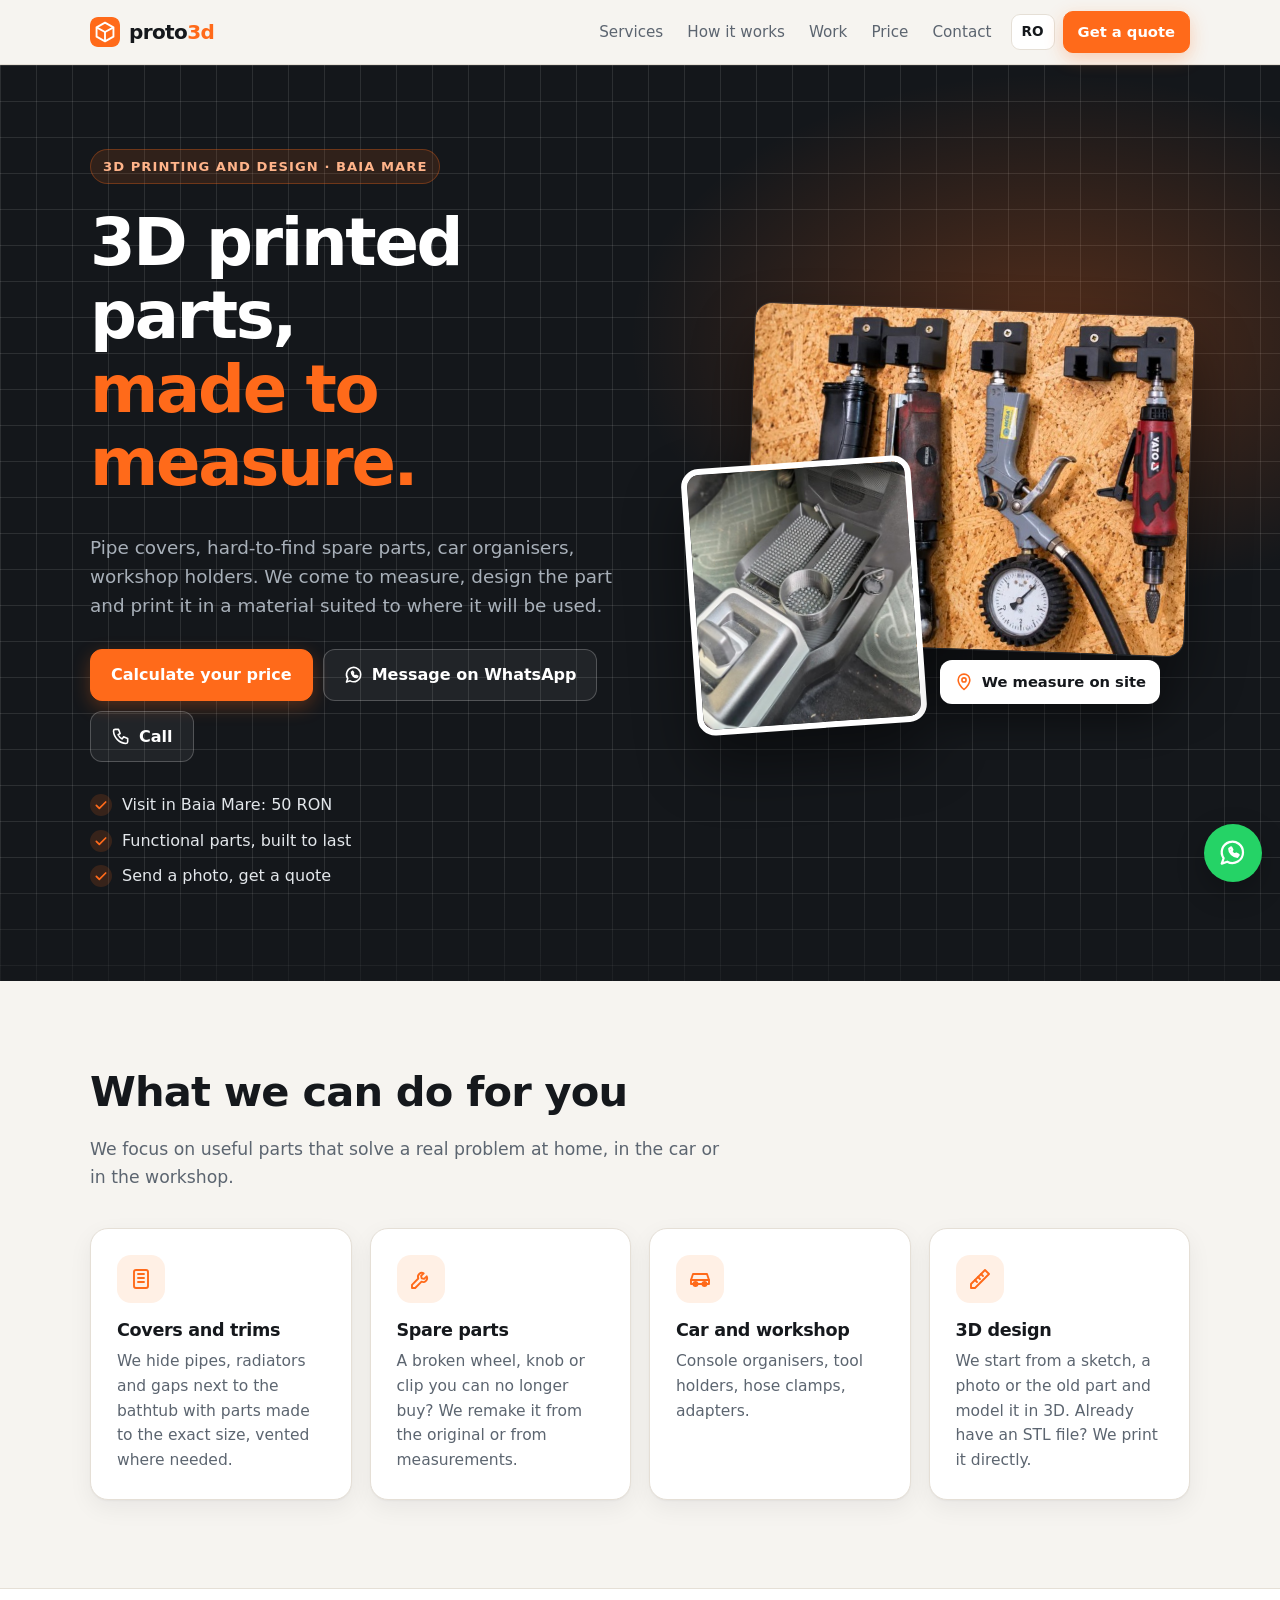
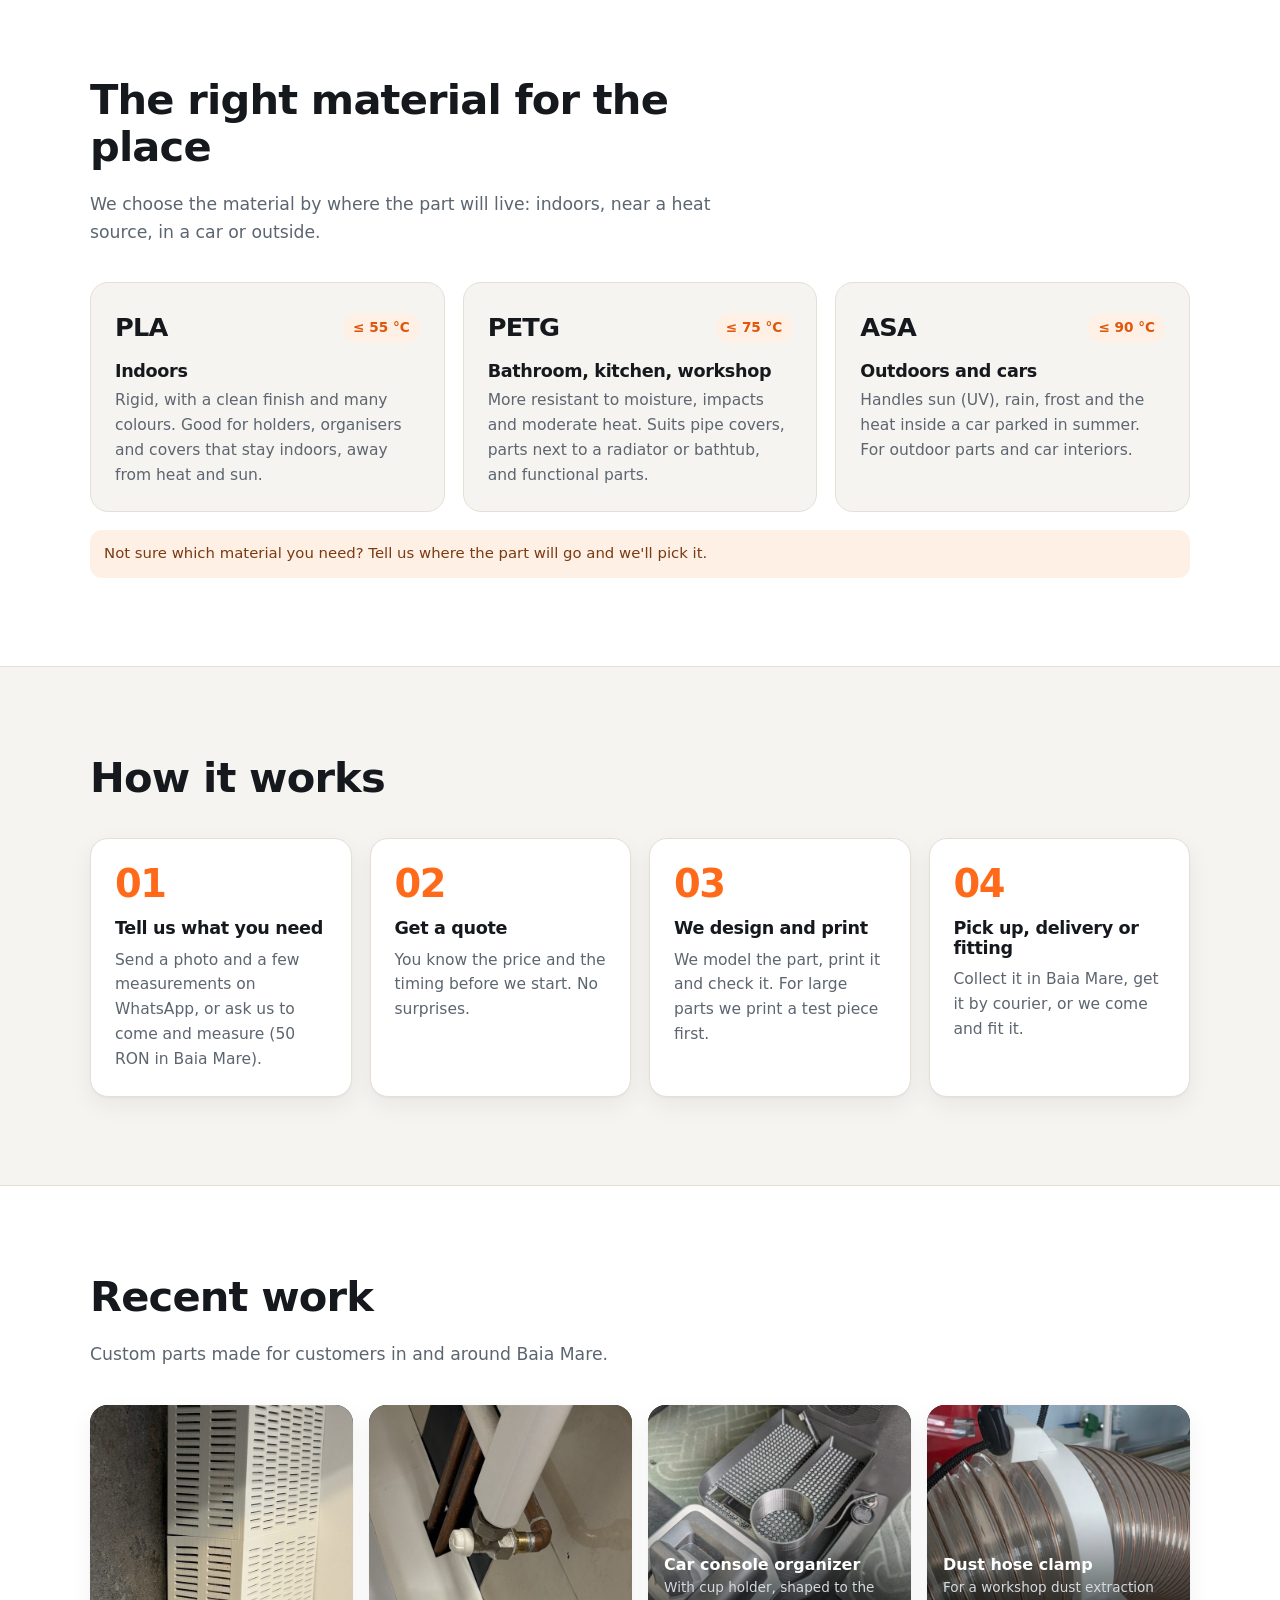
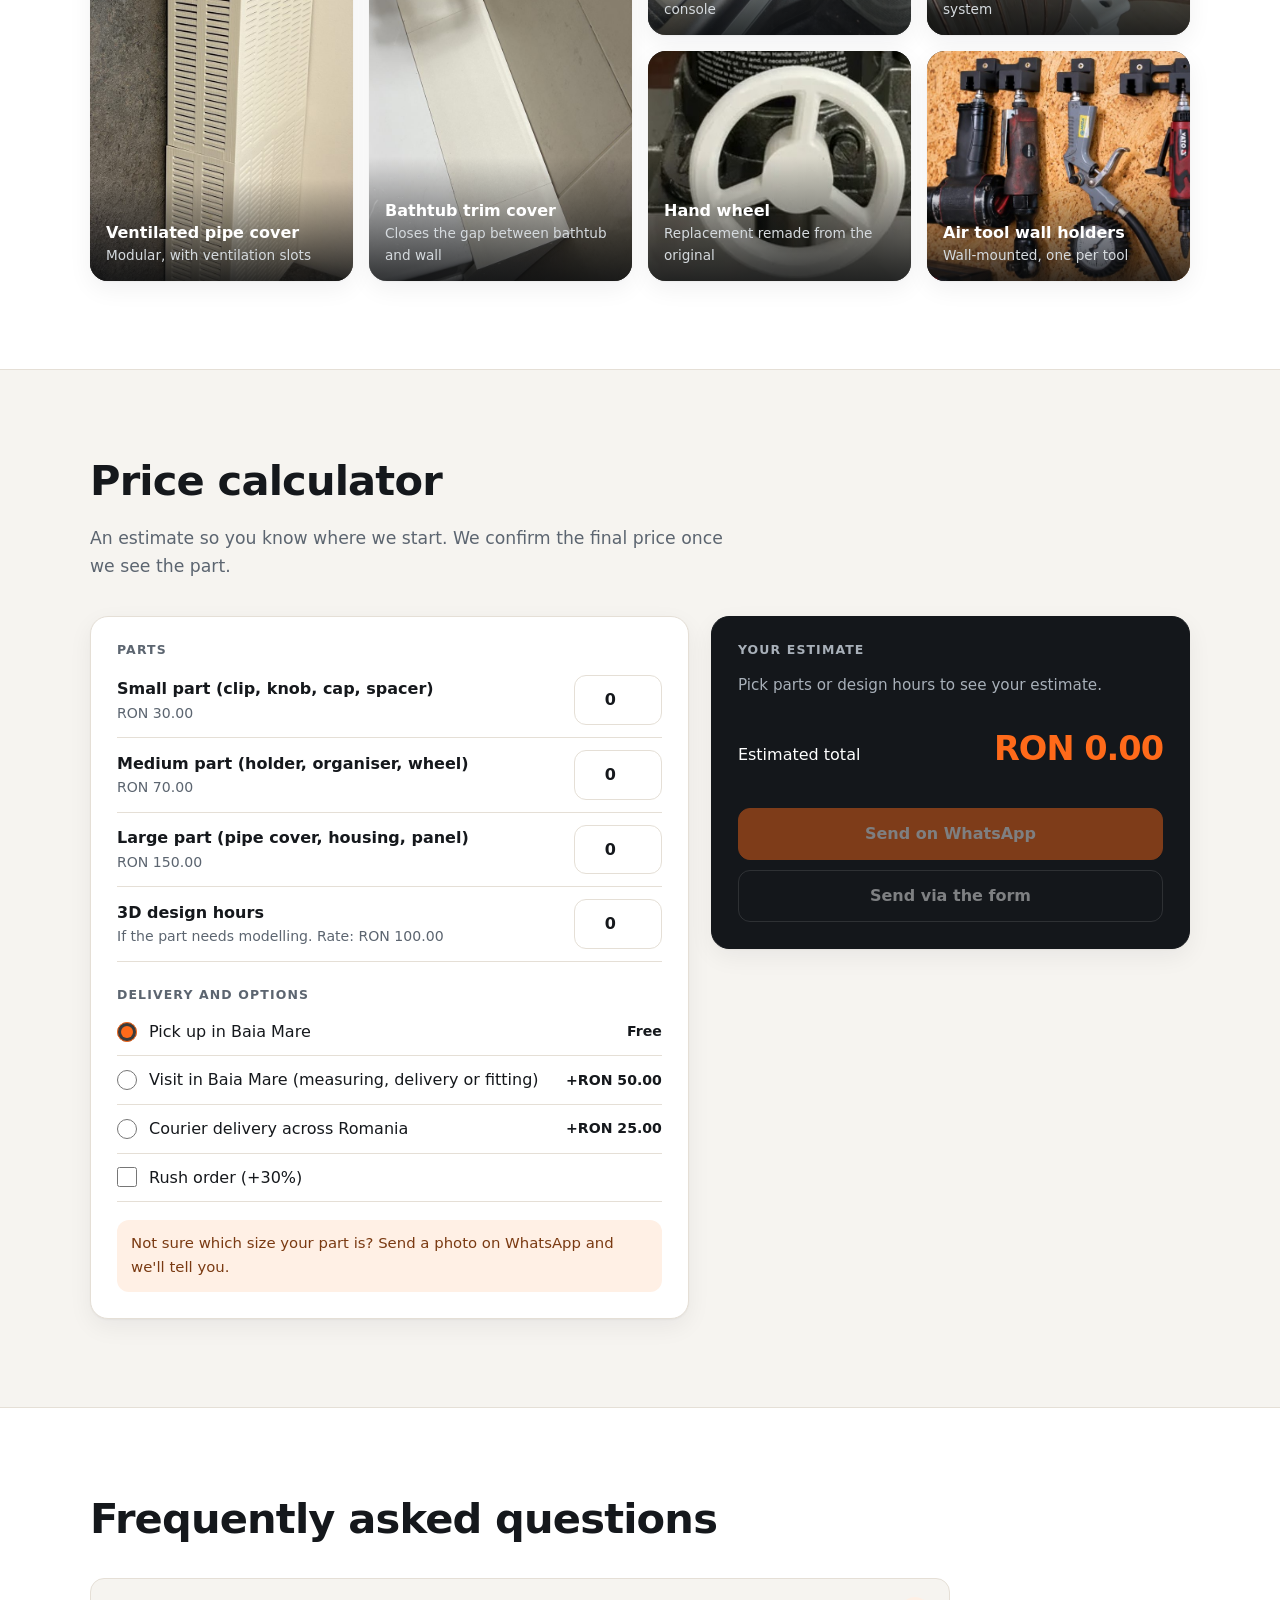
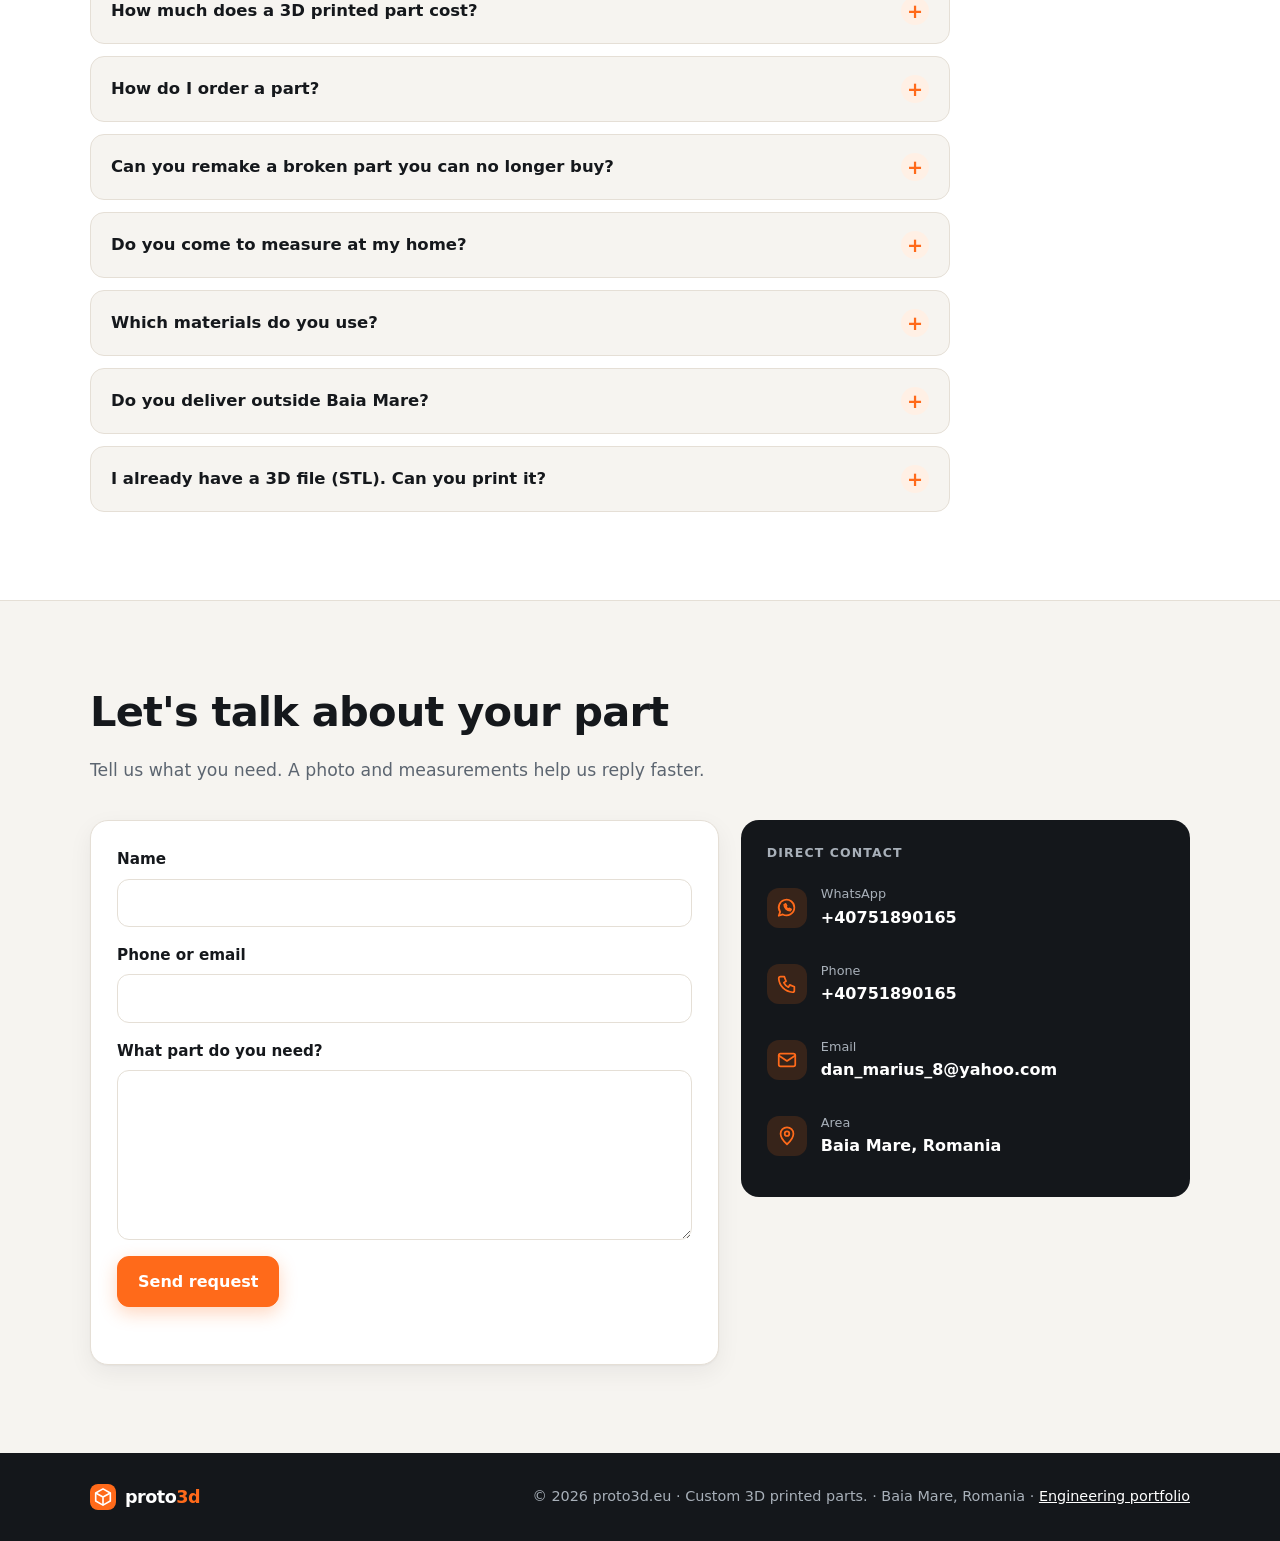
==== commit d69a8ba8: "Add bilingual engineering portfolio with welding fixtures case study New /portfolio/ and /en/portfol" ====
--- a/en/index.html
+++ b/en/index.html
@@ -206,7 +206,7 @@
 <footer>
   <div class="wrap foot">
     <a class="brand" href="/en/"><img src="/assets/favicon.svg" alt="" width="26" height="26"><span>proto<b>3d</b></span></a>
-    <span>© 2026 proto3d.eu · Custom 3D printed parts. · Baia Mare, Romania</span>
+    <span>© 2026 proto3d.eu · Custom 3D printed parts. · Baia Mare, Romania · <a href="/en/portfolio/">Engineering portfolio</a></span>
   </div>
 </footer>
 
--- a/style.css
+++ b/style.css
@@ -194,3 +194,109 @@
   html{scroll-behavior:auto}
   *{transition:none!important}
 }
+
+/* ---------- engineering portfolio ---------- */
+.pf-brand .mono{display:inline-grid;place-items:center;width:30px;height:30px;border-radius:8px;background:var(--accent);color:#fff;font-size:.8rem;font-weight:800;letter-spacing:0}
+footer .pf-brand{color:#fff;font-size:1.05rem}
+footer a{color:#fff}
+.chip{display:inline-block;font-size:.8rem;font-weight:600;padding:4px 10px;border-radius:999px;background:var(--soft);color:#9a420f;white-space:nowrap}
+.pf-hero .wrap{position:relative;z-index:1;padding-top:76px;padding-bottom:80px}
+.pf-hero h1{max-width:900px}
+.pf-hero .lead{max-width:720px}
+.pf-stats{display:grid;grid-template-columns:repeat(4,1fr);gap:14px;margin:36px 0 0}
+.pf-stats div{background:rgba(255,255,255,.05);border:1px solid var(--dark-line);border-radius:14px;padding:16px 18px}
+.pf-stats dt{font-size:2rem;font-weight:800;letter-spacing:-.03em;color:var(--accent);line-height:1.1}
+.pf-stats dd{margin:4px 0 0;color:var(--dark-muted);font-size:.92rem}
+.pf-tools{margin-top:24px;display:flex;flex-wrap:wrap;gap:8px;align-items:center}
+.pf-tools .muted{color:var(--dark-muted);margin-right:4px}
+.pf-hero .chip{background:rgba(255,255,255,.08);color:#e3e7eb}
+
+.pf-cards{display:grid;grid-template-columns:repeat(2,1fr);gap:20px}
+.pf-card{display:flex;flex-direction:column;background:var(--card);border:1px solid var(--line);border-radius:var(--radius);overflow:hidden;text-decoration:none;box-shadow:var(--shadow);transition:transform .2s,box-shadow .2s}
+.pf-card:hover{transform:translateY(-3px);box-shadow:0 2px 4px rgba(20,23,27,.04),0 18px 40px rgba(20,23,27,.1)}
+.pf-card img{display:block;width:100%;aspect-ratio:465/220;object-fit:cover;background:#dcdcdc}
+.pf-card-body{padding:22px 24px 24px;display:grid;gap:10px;flex:1;align-content:start}
+.pf-card h3{margin:0;font-size:1.25rem}
+.pf-card p{margin:0;color:var(--muted)}
+.pf-tags{display:flex;flex-wrap:wrap;gap:6px}
+.pf-more{font-weight:700;color:var(--accent-dark)}
+
+.pf-contact{display:grid;grid-template-columns:repeat(4,1fr);gap:12px}
+.pf-contact .line{display:flex;gap:12px;align-items:center;padding:16px;border-radius:14px;background:var(--bg);border:1px solid var(--line);text-decoration:none;min-width:0}
+.pf-contact .line:hover{border-color:var(--ink)}
+.pf-contact .ico{width:40px;height:40px;padding:9px;border-radius:12px;background:var(--soft);color:var(--accent)}
+.pf-contact span{display:grid;font-weight:600;min-width:0;overflow-wrap:anywhere;font-size:.93rem}
+.pf-contact small{color:var(--muted);font-weight:500;font-size:.8rem}
+
+.pf-back{display:inline-block;color:var(--dark-muted);text-decoration:none;font-weight:600;margin-bottom:22px}
+.pf-back:hover{color:#fff}
+.pf-meta{display:grid;grid-template-columns:repeat(4,1fr);gap:14px;margin:32px 0 0}
+.pf-meta div{border-top:1px solid var(--dark-line);padding-top:12px}
+.pf-meta dt{color:var(--dark-muted);font-size:.78rem;text-transform:uppercase;letter-spacing:.09em;font-weight:700}
+.pf-meta dd{margin:4px 0 0;color:#fff;font-weight:600}
+
+.pf-two{display:grid;grid-template-columns:1.3fr 1fr;gap:36px;align-items:start}
+.pf-two p{font-size:1.05rem;color:#2c3238}
+.pf-list{margin:0;padding-left:20px;display:grid;gap:8px;color:var(--muted)}
+.panel h3{color:var(--muted);font-size:.78rem;text-transform:uppercase;letter-spacing:.09em}
+
+.pf-path{list-style:none;padding:0;margin:0;display:grid;grid-template-columns:repeat(3,1fr);gap:18px;counter-reset:step}
+.pf-path li{counter-increment:step;background:var(--bg);border:1px solid var(--line);border-radius:var(--radius);padding:22px}
+.pf-path li::before{content:counter(step,decimal-leading-zero);display:block;font-size:1.6rem;font-weight:800;color:var(--accent);margin-bottom:10px;line-height:1}
+.pf-path p{margin:0;color:var(--muted);font-size:.96rem}
+
+.pf-problem{display:grid;grid-template-columns:1fr 1.15fr;gap:32px;align-items:center;padding:32px 0;border-top:1px solid var(--line)}
+.pf-problem:first-of-type{border-top:0;padding-top:0}
+.pf-num{display:block;font-size:.85rem;font-weight:800;color:var(--accent);letter-spacing:.08em;margin-bottom:6px}
+.pf-problem h3{font-size:1.35rem}
+.pf-problem p{color:#2c3238}
+.pf-problem p:last-child{margin-bottom:0}
+.pf-problem .bad{color:#c2410c}
+.pf-problem .good{color:#15803d}
+.pf-diagram{margin:0;background:var(--card);border:1px solid var(--line);border-radius:var(--radius);padding:18px 18px 10px;box-shadow:var(--shadow)}
+.pf-diagram figcaption{font-size:.8rem;color:var(--muted);text-align:center;margin-top:6px}
+.diagram{display:block;width:100%;height:auto;font-family:inherit}
+.diagram .d-h{font-size:14px;font-weight:700;fill:var(--ink);text-anchor:middle}
+.diagram .d-s{font-size:11px;fill:var(--muted)}
+.diagram .d-c{text-anchor:middle}
+.diagram .d-e{text-anchor:end}
+.diagram .d-ok{fill:#15803d;font-weight:700}
+.diagram .d-bad{fill:#c2410c;font-weight:700}
+.diagram .d-part{stroke:#6b7280;stroke-width:5;stroke-linecap:round}
+.diagram .d-base{fill:#e5e7eb;stroke:#9ca3af;stroke-width:1.5}
+.diagram .d-gun{fill:rgba(220,38,38,.07);stroke:#dc2626;stroke-width:1.5;stroke-dasharray:5 4}
+.diagram .d-gunpath{stroke:#dc2626;stroke-width:1.5;stroke-dasharray:5 4}
+.diagram .d-arm{fill:none;stroke:#3f6212;stroke-width:6;stroke-linejoin:round;stroke-linecap:round}
+.diagram .d-arm-thick{stroke-width:15;stroke:#4d7c0f}
+.diagram .d-rib{stroke:#d9f99d;stroke-width:2}
+.diagram .d-defl{fill:none;stroke:#c2410c;stroke-width:2;stroke-dasharray:6 4}
+.diagram .d-load,.diagram .d-load-up{stroke:var(--accent);stroke-width:2.5}
+.diagram .d-load-up{stroke:#15803d}
+.diagram .d-arrow{fill:var(--accent)}
+.diagram .d-arrow-ok{fill:#15803d}
+.diagram .d-grip{fill:#fed7aa;stroke:#ea580c;stroke-width:1.5}
+.diagram .d-unit{fill:#d9f99d;stroke:#4d7c0f;stroke-width:1.5}
+.diagram .d-hit{fill:#fecaca;stroke:#dc2626}
+.diagram .d-ring{fill:none;stroke:#dc2626;stroke-width:2}
+.diagram .d-rail{stroke:#9ca3af;stroke-width:8;stroke-linecap:round}
+
+.pf-gallery{display:grid;grid-template-columns:repeat(2,1fr);gap:18px}
+.pf-gallery figure{margin:0;background:var(--bg);border:1px solid var(--line);border-radius:var(--radius);overflow:hidden}
+.pf-gallery img{display:block;width:100%;height:260px;object-fit:contain;background:#fff}
+.pf-gallery figcaption{padding:12px 16px;font-size:.92rem;color:var(--muted);border-top:1px solid var(--line)}
+
+.pf-skills{list-style:none;padding:0;margin:0;display:grid;grid-template-columns:repeat(3,1fr);gap:12px}
+.pf-skills li{display:flex;gap:10px;align-items:center;background:var(--card);border:1px solid var(--line);border-radius:12px;padding:14px 16px;font-weight:600}
+.pf-skills .ico{color:#15803d;flex:none}
+.pf-next{margin:32px 0 0}
+
+@media (max-width:980px){
+  .pf-stats,.pf-meta,.pf-contact{grid-template-columns:repeat(2,1fr)}
+  .pf-cards,.pf-two,.pf-problem,.pf-gallery{grid-template-columns:1fr}
+  .pf-path,.pf-skills{grid-template-columns:repeat(2,1fr)}
+}
+@media (max-width:560px){
+  .pf-contact,.pf-path,.pf-skills{grid-template-columns:1fr}
+  .pf-stats dt{font-size:1.6rem}
+  .pf-gallery img{height:200px}
+}
